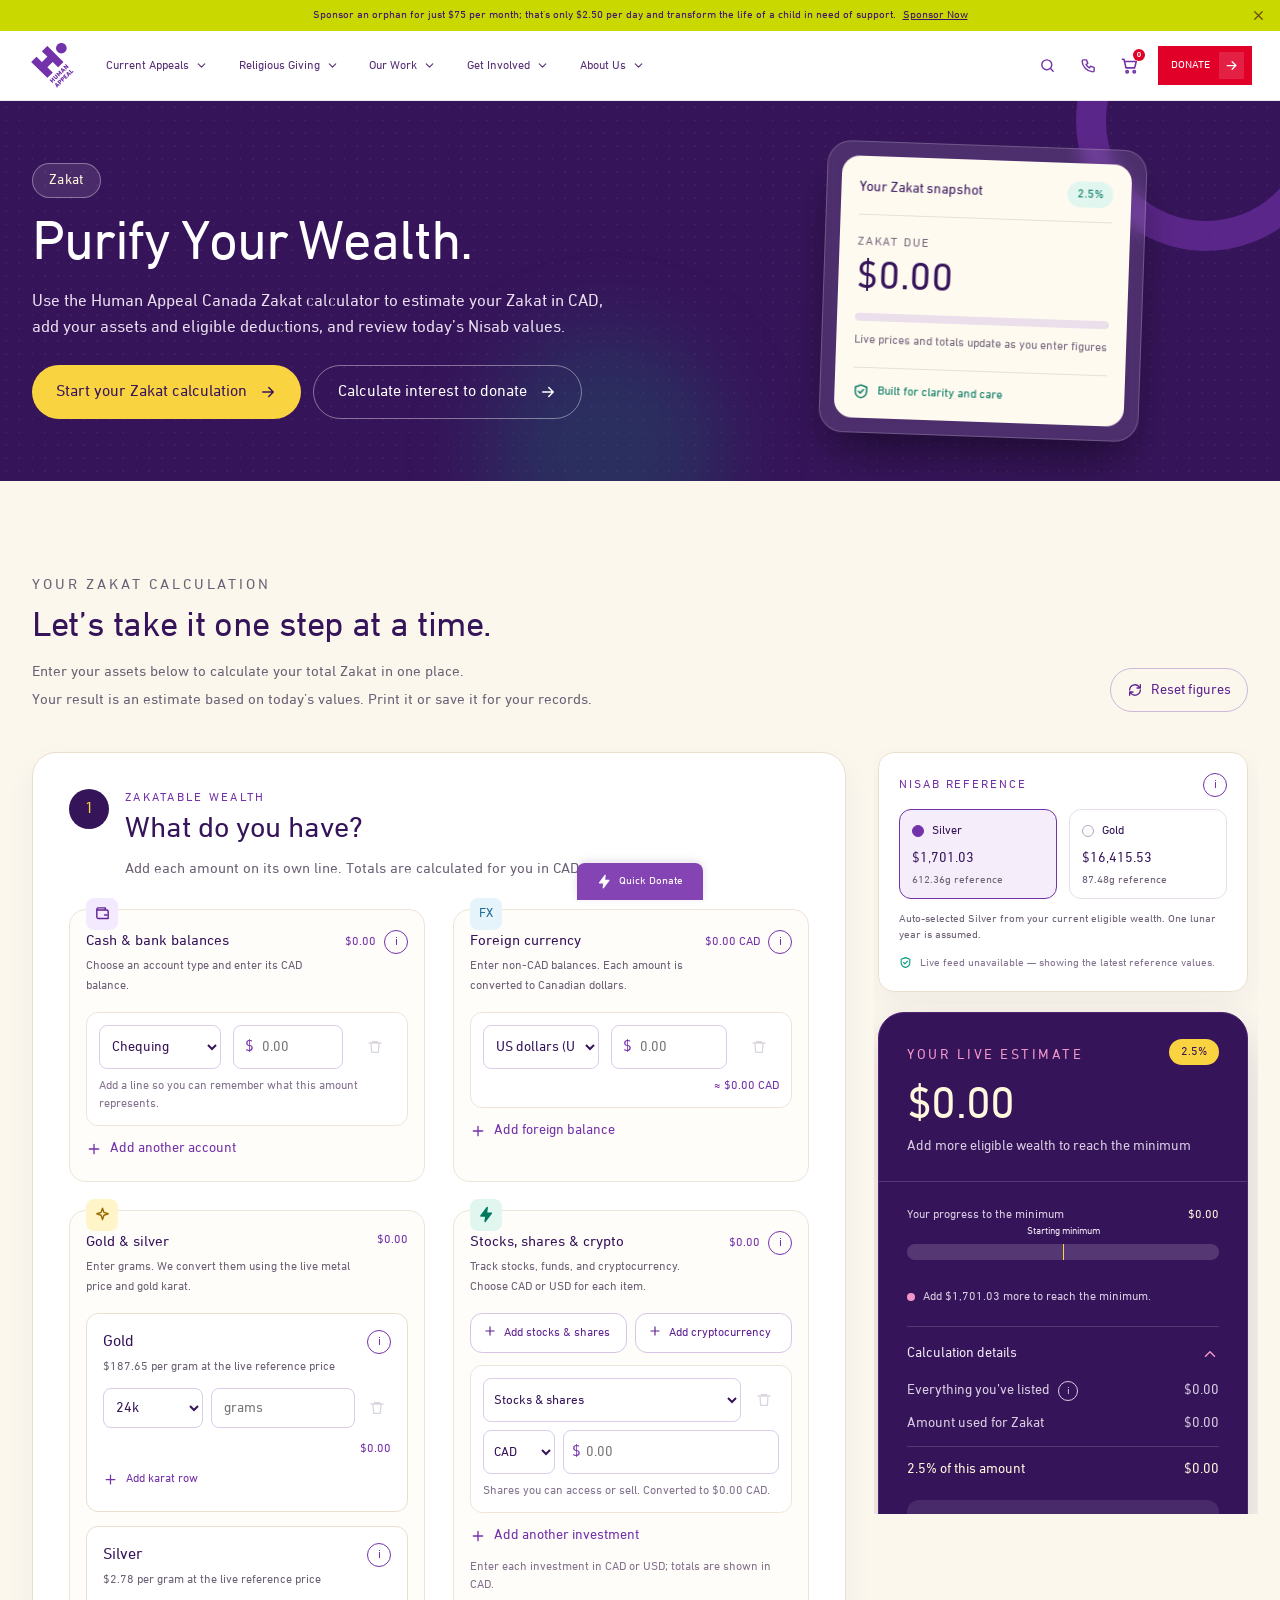
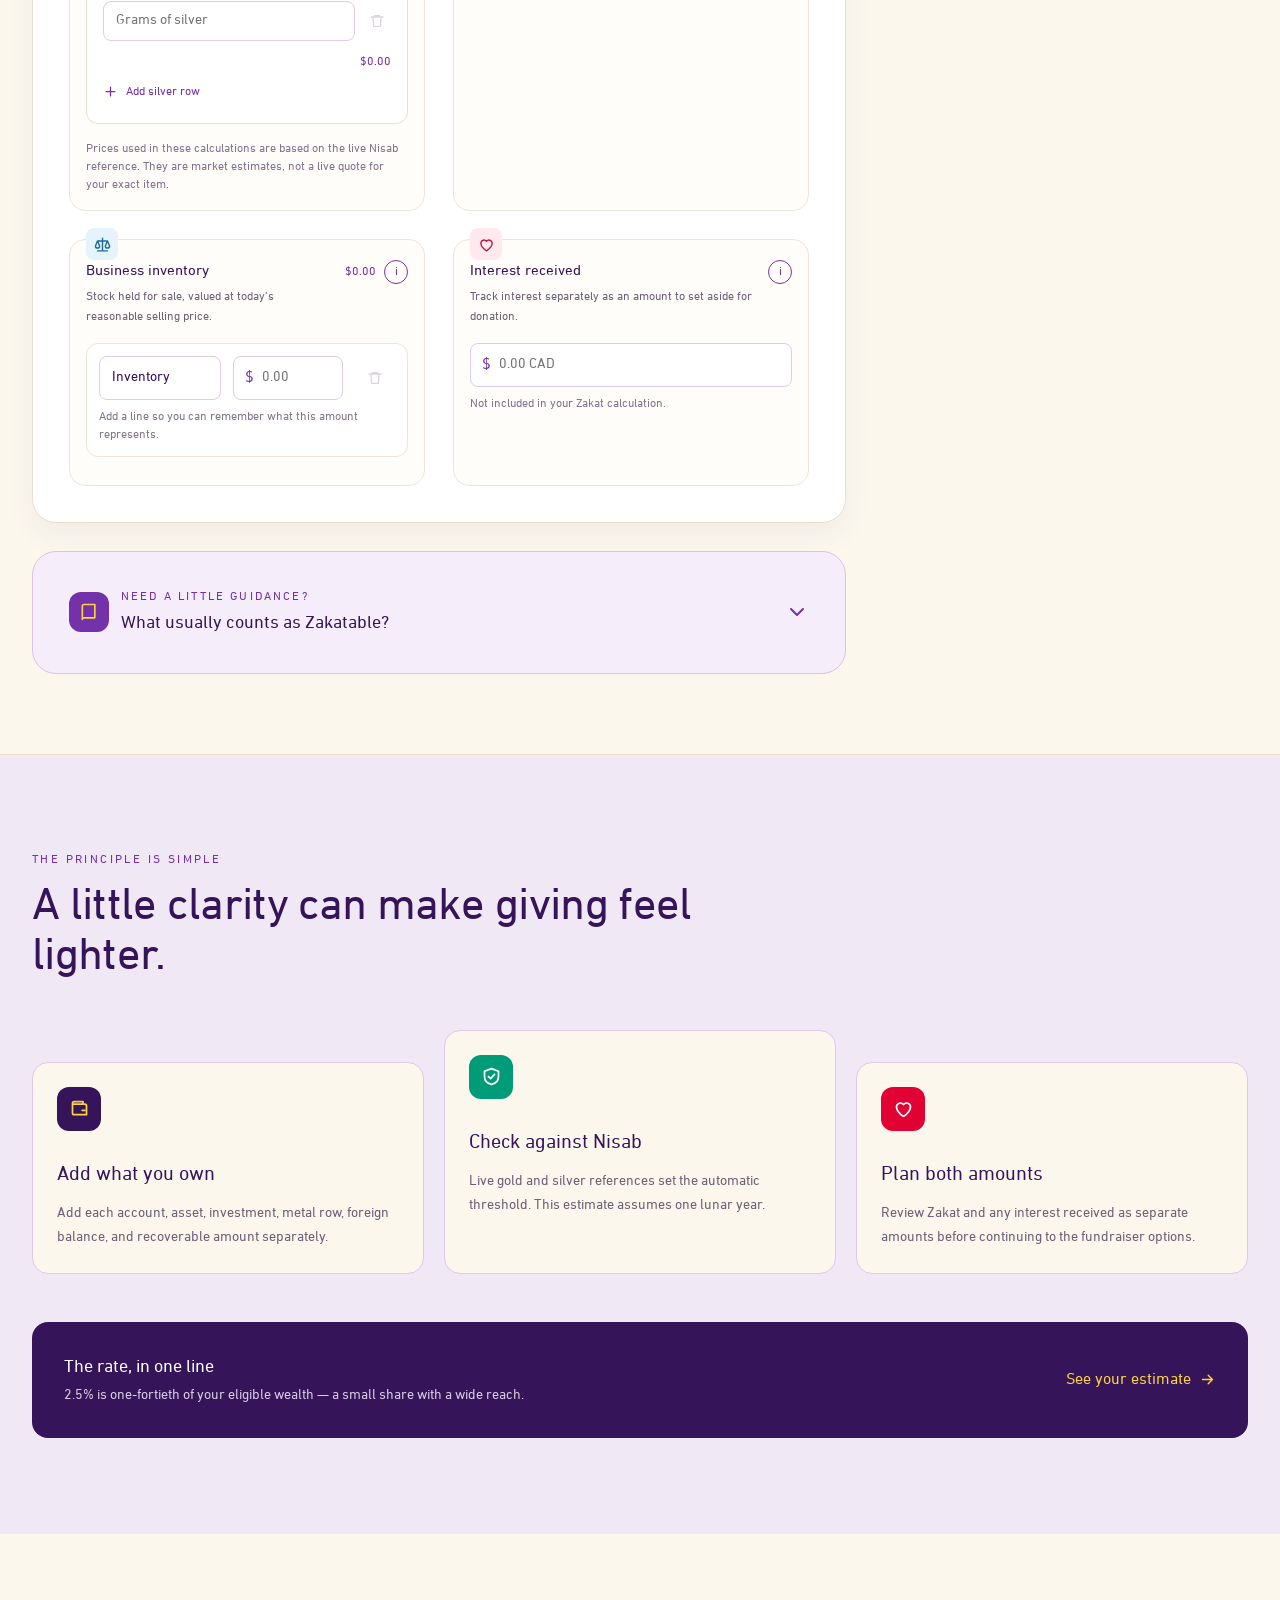
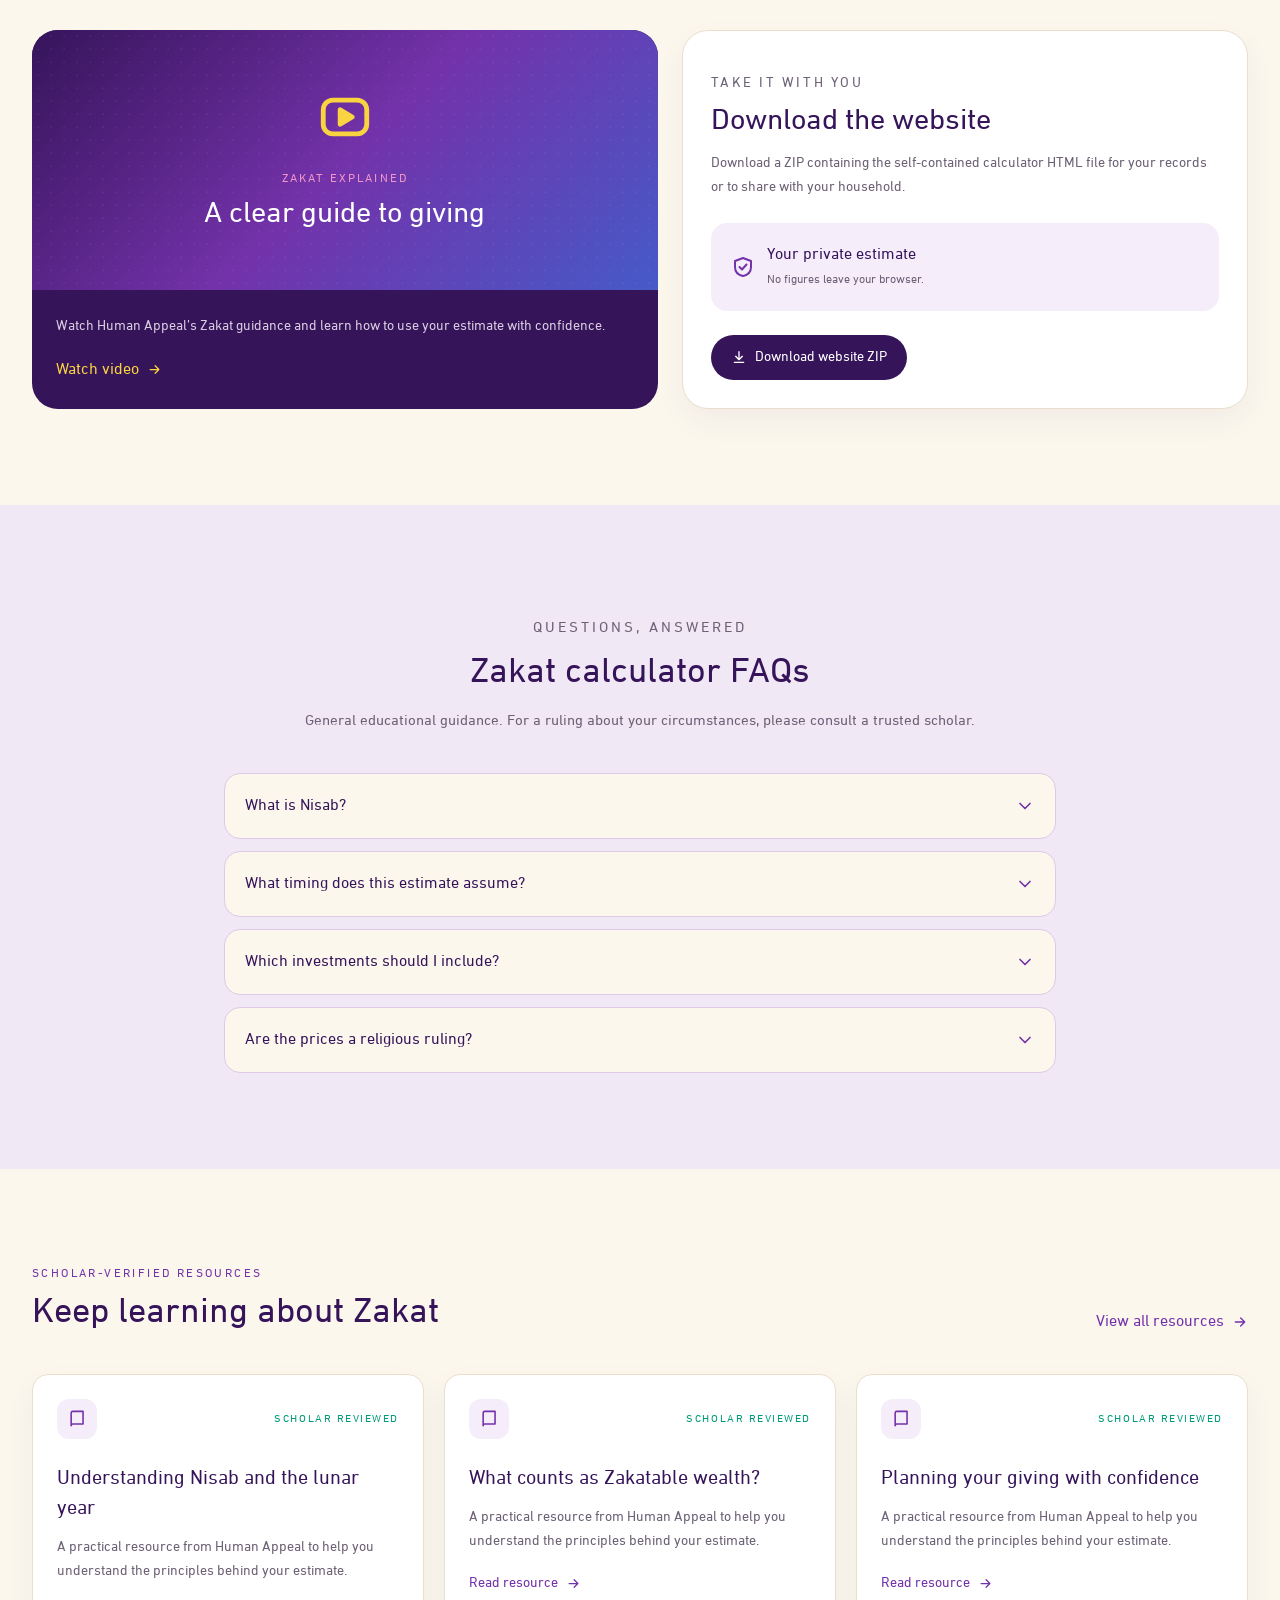
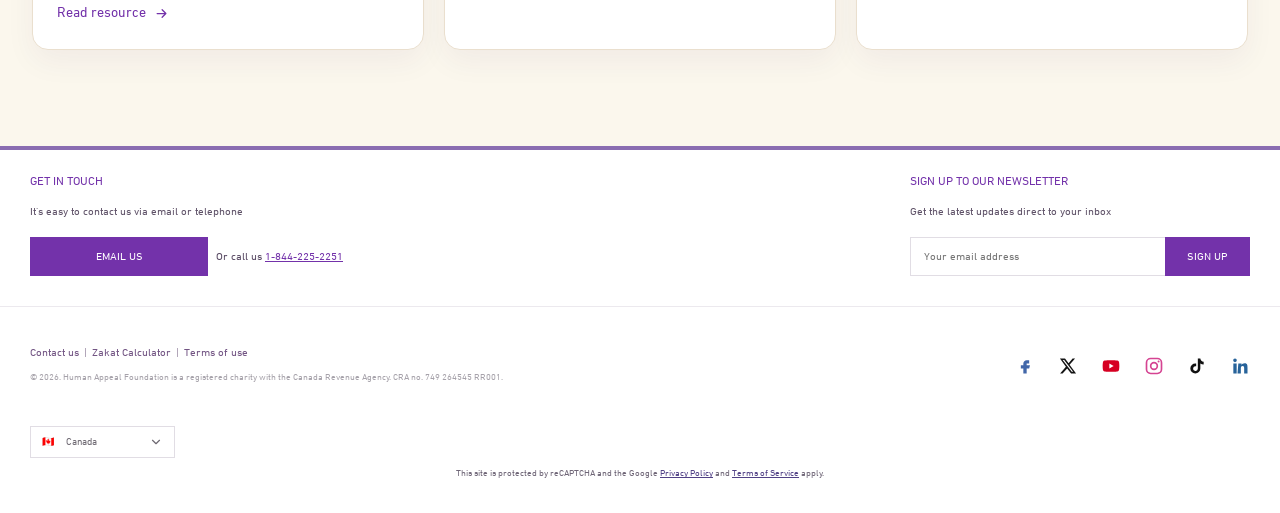
==== index-v2.html @ 59763ea7 "Add files via upload" ====
<!doctype html>
<html lang="en">
  <head>
    <meta charset="UTF-8" />
    <meta name="viewport" content="width=device-width,initial-scale=1" />
    <title>Human Appeal Canada Zakat Calculator</title>
    <meta
      name="description"
      content="A simple, transparent way to work out your Zakat in Canadian dollars."
    />
    <link rel="icon" type="image/svg+xml" href="assets/images/favicon.svg" />
    <link rel="stylesheet" href="css/styles.css" />
  </head>
  <body id="top">
    <div class="shell">
      <div class="ann" id="ann">
        <span
          >Sponsor an orphan for just $75 per month; that’s only $2.50 per day
          and transform the life of a child in need of support.
          <a href="https://humanappeal.ca/appeals/orphan-sponsorship"
            >Sponsor Now</a
          ></span
        ><button
          type="button"
          aria-label="Close announcement"
          onclick="this.parentNode.remove()"
        >
          <svg
            width="15"
            height="15"
            viewBox="0 0 24 24"
            fill="none"
            stroke="currentColor"
            stroke-width="2"
            stroke-linecap="round"
            stroke-linejoin="round"
            aria-hidden="true"
          >
            <path d="M6 6l12 12M18 6L6 18" />
          </svg>
        </button>
      </div>
      <header class="hdr">
        <div class="hdr-in">
          <a
            class="brand"
            href="https://humanappeal.ca"
            aria-label="Human Appeal Canada home"
            ><img src="assets/images/logo.svg" alt="Human Appeal"
          /></a>
          <nav class="dnav" aria-label="Main navigation">
            <div class="ni">
              <button class="nt" type="button">
                Current Appeals
                <svg
                  width="13"
                  height="13"
                  viewBox="0 0 24 24"
                  fill="none"
                  stroke="currentColor"
                  stroke-width="2"
                  stroke-linecap="round"
                  stroke-linejoin="round"
                  aria-hidden="true"
                >
                  <path d="M6 9l6 6 6-6" />
                </svg>
              </button>
              <div class="dd">
                <a class="all" href="https://humanappeal.ca/appeals"
                  >View Current Appeals
                  <svg
                    width="14"
                    height="14"
                    viewBox="0 0 24 24"
                    fill="none"
                    stroke="currentColor"
                    stroke-width="2"
                    stroke-linecap="round"
                    stroke-linejoin="round"
                    aria-hidden="true"
                  >
                    <path d="M5 12h14M13 6l6 6-6 6" /></svg></a
                ><a href="https://humanappeal.ca/appeals/sudan-emergency-appeal"
                  >Sudan Emergency</a
                ><a href="https://humanappeal.ca/appeals/gaza-emergency"
                  >Gaza Emergency</a
                ><a href="https://humanappeal.ca/appeals/orphan-sponsorship"
                  >Sponsor an Orphan</a
                >
              </div>
            </div>
            <div class="ni">
              <button class="nt" type="button">
                Religious Giving
                <svg
                  width="13"
                  height="13"
                  viewBox="0 0 24 24"
                  fill="none"
                  stroke="currentColor"
                  stroke-width="2"
                  stroke-linecap="round"
                  stroke-linejoin="round"
                  aria-hidden="true"
                >
                  <path d="M6 9l6 6 6-6" />
                </svg>
              </button>
              <div class="dd">
                <a
                  class="all"
                  href="https://humanappeal.ca/appeals/zakat-and-nisab"
                  >View Religious Giving
                  <svg
                    width="14"
                    height="14"
                    viewBox="0 0 24 24"
                    fill="none"
                    stroke="currentColor"
                    stroke-width="2"
                    stroke-linecap="round"
                    stroke-linejoin="round"
                    aria-hidden="true"
                  >
                    <path d="M5 12h14M13 6l6 6-6 6" /></svg></a
                ><a href="https://humanappeal.ca/appeals/zakat-and-nisab"
                  >Zakat and Nisab</a
                ><a href="https://humanappeal.ca/appeals/sadaqah-jariyah"
                  >Sadaqah Jariyah</a
                ><a href="https://humanappeal.ca/appeals/sadaqah">Sadaqah</a
                ><a href="https://humanappeal.ca/appeals/fidya-kaffarah"
                  >Fidya and Kaffarah</a
                ><a href="#calculator">Zakat Calculator</a>
              </div>
            </div>
            <div class="ni">
              <button class="nt" type="button">
                Our Work
                <svg
                  width="13"
                  height="13"
                  viewBox="0 0 24 24"
                  fill="none"
                  stroke="currentColor"
                  stroke-width="2"
                  stroke-linecap="round"
                  stroke-linejoin="round"
                  aria-hidden="true"
                >
                  <path d="M6 9l6 6 6-6" />
                </svg>
              </button>
              <div class="dd">
                <a class="all" href="https://humanappeal.ca/donate/projects"
                  >View Our Work
                  <svg
                    width="14"
                    height="14"
                    viewBox="0 0 24 24"
                    fill="none"
                    stroke="currentColor"
                    stroke-width="2"
                    stroke-linecap="round"
                    stroke-linejoin="round"
                    aria-hidden="true"
                  >
                    <path d="M5 12h14M13 6l6 6-6 6" /></svg></a
                ><a href="https://humanappeal.ca/donate/projects"
                  >View Our Projects</a
                >
              </div>
            </div>
            <div class="ni">
              <button class="nt" type="button">
                Get Involved
                <svg
                  width="13"
                  height="13"
                  viewBox="0 0 24 24"
                  fill="none"
                  stroke="currentColor"
                  stroke-width="2"
                  stroke-linecap="round"
                  stroke-linejoin="round"
                  aria-hidden="true"
                >
                  <path d="M6 9l6 6 6-6" />
                </svg>
              </button>
              <div class="dd">
                <a class="all" href="https://humanappeal.ca/volunteer-with-us"
                  >View Get Involved
                  <svg
                    width="14"
                    height="14"
                    viewBox="0 0 24 24"
                    fill="none"
                    stroke="currentColor"
                    stroke-width="2"
                    stroke-linecap="round"
                    stroke-linejoin="round"
                    aria-hidden="true"
                  >
                    <path d="M5 12h14M13 6l6 6-6 6" /></svg></a
                ><a href="https://humanappeal.ca/volunteer-with-us"
                  >Volunteer with us</a
                >
              </div>
            </div>
            <div class="ni">
              <button class="nt" type="button">
                About Us
                <svg
                  width="13"
                  height="13"
                  viewBox="0 0 24 24"
                  fill="none"
                  stroke="currentColor"
                  stroke-width="2"
                  stroke-linecap="round"
                  stroke-linejoin="round"
                  aria-hidden="true"
                >
                  <path d="M6 9l6 6 6-6" />
                </svg>
              </button>
              <div class="dd">
                <a class="all" href="https://humanappeal.ca/about-us"
                  >View About Us
                  <svg
                    width="14"
                    height="14"
                    viewBox="0 0 24 24"
                    fill="none"
                    stroke="currentColor"
                    stroke-width="2"
                    stroke-linecap="round"
                    stroke-linejoin="round"
                    aria-hidden="true"
                  >
                    <path d="M5 12h14M13 6l6 6-6 6" /></svg></a
                ><a href="https://humanappeal.ca/contact-us">Contact us</a>
              </div>
            </div>
          </nav>
          <div class="acts">
            <button class="ic" type="button" id="stog" aria-label="Open search">
              <svg
                width="17"
                height="17"
                viewBox="0 0 24 24"
                fill="none"
                stroke="currentColor"
                stroke-width="2"
                stroke-linecap="round"
                stroke-linejoin="round"
                aria-hidden="true"
              >
                <circle cx="11" cy="11" r="7" />
                <path d="M20 20l-4-4" />
              </svg>
            </button>
            <a
              class="ic phone"
              href="tel:+18442252251"
              aria-label="Call Human Appeal"
              title="Call 1-844-225-2251"
              ><svg
                width="17"
                height="17"
                viewBox="0 0 24 24"
                fill="none"
                stroke="currentColor"
                stroke-width="2"
                stroke-linecap="round"
                stroke-linejoin="round"
                aria-hidden="true"
              >
                <path
                  d="M5 4h4l2 5-2.5 1.5a11 11 0 005 5L15 13l5 2v4a2 2 0 01-2 2A16 16 0 013 6a2 2 0 012-2z"
                /></svg
            ></a>
            <a
              class="ic cartl"
              href="https://humanappeal.ca/appeals"
              aria-label="Open donation catalogue"
              title="Cart"
              ><svg
                width="19"
                height="19"
                viewBox="0 0 24 24"
                fill="none"
                stroke="currentColor"
                stroke-width="2"
                stroke-linecap="round"
                stroke-linejoin="round"
                aria-hidden="true"
              >
                <circle cx="9" cy="20" r="1.5" />
                <circle cx="18" cy="20" r="1.5" />
                <path d="M3 4h2l2.5 11h11l2-8H6.5" /></svg
              ><span class="cnt">0</span></a
            >
            <a class="donate" href="https://humanappeal.ca/appeals"
              >Donate
              <svg
                width="18"
                height="18"
                viewBox="0 0 24 24"
                fill="none"
                stroke="currentColor"
                stroke-width="2"
                stroke-linecap="round"
                stroke-linejoin="round"
                aria-hidden="true"
              >
                <path d="M5 12h14M13 6l6 6-6 6" /></svg
            ></a>
            <button class="mtog" type="button" id="mtog" aria-label="Open menu">
              <svg
                width="23"
                height="23"
                viewBox="0 0 24 24"
                fill="none"
                stroke="currentColor"
                stroke-width="2"
                stroke-linecap="round"
                stroke-linejoin="round"
                aria-hidden="true"
              >
                <path d="M4 7h16M4 12h16M4 17h16" />
              </svg>
            </button>
          </div>
        </div>
        <form
          class="srch"
          id="srch"
          action="https://humanappeal.ca/search"
          method="get"
        >
          <label class="sr" for="q">Search Human Appeal</label>
          <div>
            <input id="q" name="q" type="search" placeholder="Search" /><button
              type="submit"
              aria-label="Submit search"
            >
              <svg
                width="18"
                height="18"
                viewBox="0 0 24 24"
                fill="none"
                stroke="currentColor"
                stroke-width="2"
                stroke-linecap="round"
                stroke-linejoin="round"
                aria-hidden="true"
              >
                <circle cx="11" cy="11" r="7" />
                <path d="M20 20l-4-4" />
              </svg>
            </button>
          </div>
        </form>
        <nav class="mnav" id="mnav" aria-label="Mobile navigation">
          <details>
            <summary>
              Current Appeals
              <svg
                width="15"
                height="15"
                viewBox="0 0 24 24"
                fill="none"
                stroke="currentColor"
                stroke-width="2"
                stroke-linecap="round"
                stroke-linejoin="round"
                aria-hidden="true"
              >
                <path d="M6 9l6 6 6-6" />
              </svg>
            </summary>
            <div class="msub">
              <a href="https://humanappeal.ca/appeals">View Current Appeals</a
              ><a href="https://humanappeal.ca/appeals/sudan-emergency-appeal"
                >Sudan Emergency</a
              ><a href="https://humanappeal.ca/appeals/gaza-emergency"
                >Gaza Emergency</a
              ><a href="https://humanappeal.ca/appeals/orphan-sponsorship"
                >Sponsor an Orphan</a
              >
            </div>
          </details>
          <details>
            <summary>
              Religious Giving
              <svg
                width="15"
                height="15"
                viewBox="0 0 24 24"
                fill="none"
                stroke="currentColor"
                stroke-width="2"
                stroke-linecap="round"
                stroke-linejoin="round"
                aria-hidden="true"
              >
                <path d="M6 9l6 6 6-6" />
              </svg>
            </summary>
            <div class="msub">
              <a href="https://humanappeal.ca/appeals/zakat-and-nisab"
                >View Religious Giving</a
              ><a href="https://humanappeal.ca/appeals/zakat-and-nisab"
                >Zakat and Nisab</a
              ><a href="https://humanappeal.ca/appeals/sadaqah-jariyah"
                >Sadaqah Jariyah</a
              ><a href="https://humanappeal.ca/appeals/sadaqah">Sadaqah</a
              ><a href="https://humanappeal.ca/appeals/fidya-kaffarah"
                >Fidya and Kaffarah</a
              ><a href="#calculator">Zakat Calculator</a>
            </div>
          </details>
          <details>
            <summary>
              Our Work
              <svg
                width="15"
                height="15"
                viewBox="0 0 24 24"
                fill="none"
                stroke="currentColor"
                stroke-width="2"
                stroke-linecap="round"
                stroke-linejoin="round"
                aria-hidden="true"
              >
                <path d="M6 9l6 6 6-6" />
              </svg>
            </summary>
            <div class="msub">
              <a href="https://humanappeal.ca/donate/projects">View Our Work</a
              ><a href="https://humanappeal.ca/donate/projects"
                >View Our Projects</a
              >
            </div>
          </details>
          <details>
            <summary>
              Get Involved
              <svg
                width="15"
                height="15"
                viewBox="0 0 24 24"
                fill="none"
                stroke="currentColor"
                stroke-width="2"
                stroke-linecap="round"
                stroke-linejoin="round"
                aria-hidden="true"
              >
                <path d="M6 9l6 6 6-6" />
              </svg>
            </summary>
            <div class="msub">
              <a href="https://humanappeal.ca/volunteer-with-us"
                >View Get Involved</a
              ><a href="https://humanappeal.ca/volunteer-with-us"
                >Volunteer with us</a
              >
            </div>
          </details>
          <details>
            <summary>
              About Us
              <svg
                width="15"
                height="15"
                viewBox="0 0 24 24"
                fill="none"
                stroke="currentColor"
                stroke-width="2"
                stroke-linecap="round"
                stroke-linejoin="round"
                aria-hidden="true"
              >
                <path d="M6 9l6 6 6-6" />
              </svg>
            </summary>
            <div class="msub">
              <a href="https://humanappeal.ca/about-us">View About Us</a
              ><a href="https://humanappeal.ca/contact-us">Contact us</a>
            </div>
          </details>
          <a href="#calculator">Zakat Calculator</a
          ><a href="#resources">Resources</a><a href="#faqs">FAQs</a
          ><a class="mdon" href="https://humanappeal.ca/appeals"
            >Donate now
            <svg
              width="16"
              height="16"
              viewBox="0 0 24 24"
              fill="none"
              stroke="currentColor"
              stroke-width="2"
              stroke-linecap="round"
              stroke-linejoin="round"
              aria-hidden="true"
            >
              <path d="M5 12h14M13 6l6 6-6 6" /></svg
          ></a>
        </nav>
      </header>
    </div>
    <main>
      <section class="hero">
        <div class="dots"></div>
        <div class="ring"></div>
        <div class="glow"></div>
        <div class="hero-in">
          <div>
            <span class="zpill">Zakat</span>
            <h1>Purify Your Wealth.</h1>
            <p class="lead">
              Use the Human Appeal Canada Zakat calculator to estimate your
              Zakat in CAD, add your assets and eligible deductions, and review
              today’s Nisab values.
            </p>
            <div class="btns">
              <a class="pill gold" href="#calculator"
                >Start your Zakat calculation
                <svg
                  width="18"
                  height="18"
                  viewBox="0 0 24 24"
                  fill="none"
                  stroke="currentColor"
                  stroke-width="2"
                  stroke-linecap="round"
                  stroke-linejoin="round"
                  aria-hidden="true"
                >
                  <path d="M5 12h14M13 6l6 6-6 6" /></svg></a
              ><a class="pill ghost" href="#interest-calculation"
                >Calculate interest to donate
                <svg
                  width="18"
                  height="18"
                  viewBox="0 0 24 24"
                  fill="none"
                  stroke="currentColor"
                  stroke-width="2"
                  stroke-linecap="round"
                  stroke-linejoin="round"
                  aria-hidden="true"
                >
                  <path d="M5 12h14M13 6l6 6-6 6" /></svg
              ></a>
            </div>
          </div>
          <div class="snapw" aria-label="Zakat calculation overview">
            <div class="snap-o">
              <div class="snap">
                <div class="snap-h">
                  <span>Your Zakat snapshot</span><span class="tag">2.5%</span>
                </div>
                <div class="snap-b">
                  <small>Zakat due</small>
                  <p class="big" id="heroZ">$0.00</p>
                  <div class="bar"><i id="heroBar" style="width: 0%"></i></div>
                  <p>Live prices and totals update as you enter figures</p>
                </div>
                <div class="snap-f">
                  <svg
                    width="17"
                    height="17"
                    viewBox="0 0 24 24"
                    fill="none"
                    stroke="currentColor"
                    stroke-width="2"
                    stroke-linecap="round"
                    stroke-linejoin="round"
                    aria-hidden="true"
                  >
                    <path d="M12 3l8 3v6c0 5-3.5 8-8 9-4.5-1-8-4-8-9V6z" />
                    <path d="M8.5 12l2.5 2.5 4.5-5" />
                  </svg>
                  Built for clarity and care
                </div>
              </div>
            </div>
          </div>
        </div>
      </section>

      <section id="calculator" class="calc">
        <div class="wrap">
          <div class="calc-top">
            <div>
              <p class="eyebrow">Your Zakat calculation</p>
              <h2>Let’s take it one step at a time.</h2>
              <p>
                Enter your assets below to calculate your total Zakat in one
                place.
              </p>
              <p style="margin-top: 4px">
                Your result is an estimate based on today’s values. Print it or
                save it for your records.
              </p>
            </div>
            <button class="reset" type="button" id="reset1">
              <svg
                width="16"
                height="16"
                viewBox="0 0 24 24"
                fill="none"
                stroke="currentColor"
                stroke-width="2"
                stroke-linecap="round"
                stroke-linejoin="round"
                aria-hidden="true"
              >
                <path
                  d="M4 12a8 8 0 0114-5l2 2M20 4v5h-5M20 12a8 8 0 01-14 5l-2-2M4 20v-5h5"
                />
              </svg>
              Reset figures
            </button>
          </div>
          <div class="cols">
            <div class="stack">
              <div class="panel">
                <div class="sh">
                  <div class="num">1</div>
                  <div>
                    <p class="eyebrow" style="margin-bottom: 4px">
                      Zakatable wealth
                    </p>
                    <h2>What do you have?</h2>
                    <p class="s">
                      Add each amount on its own line. Totals are calculated for
                      you in CAD.
                    </p>
                  </div>
                </div>
                <div class="grid2">
                  <div class="card">
                    <div
                      class="chip"
                      style="background: #f4eaff; color: #5f2392"
                    >
                      <svg
                        width="17"
                        height="17"
                        viewBox="0 0 24 24"
                        fill="none"
                        stroke="currentColor"
                        stroke-width="2"
                        stroke-linecap="round"
                        stroke-linejoin="round"
                        aria-hidden="true"
                      >
                        <path
                          d="M4 7h14a2 2 0 012 2v10H6a2 2 0 01-2-2zM4 7V6a2 2 0 012-2h10v3M15 14h3"
                        />
                      </svg>
                    </div>
                    <div class="ch">
                      <div>
                        <h3>Cash &amp; bank balances</h3>
                        <p>Choose an account type and enter its CAD balance.</p>
                      </div>
                      <div style="display: flex; gap: 8px; align-items: center">
                        <span class="tot" data-tot="cash"></span
                        ><span class="info"
                          ><button
                            class="ib"
                            type="button"
                            aria-label="More information: Cash & bank balances"
                            aria-expanded="false"
                          >
                            i
                          </button>
                          <div class="pop" role="tooltip">
                            <b>Cash & bank balances</b>
                            <p>
                              Add cash and account balances in Canadian dollars.
                              Choose Other to describe another account.
                            </p>
                            <a
                              href="https://humanappeal.ca/appeals/zakat-and-nisab"
                              target="_blank"
                              rel="noreferrer"
                              >Watch the Human Appeal video explanation</a
                            >
                          </div></span
                        >
                      </div>
                    </div>
                    <div data-list="cash"></div>
<button class="add" type="button" data-add="cash"><svg width="16" height="16" viewBox="0 0 24 24" fill="none" stroke="currentColor" stroke-width="2" stroke-linecap="round" stroke-linejoin="round" aria-hidden="true"><path d="M12 5v14M5 12h14" /></svg> Add another account</button>
                  </div>
                  <div class="card">
                    <div
                      class="chip"
                      style="background: #e5f3fb; color: #1f6d98"
                    >
                      FX
                    </div>
                    <div class="ch">
                      <div>
                        <h3>Foreign currency</h3>
                        <p>
                          Enter non-CAD balances. Each amount is converted to
                          Canadian dollars.
                        </p>
                      </div>
                      <div style="display: flex; gap: 8px; align-items: center">
                        <span class="tot" id="fxTot"></span
                        ><span class="info"
                          ><button
                            class="ib"
                            type="button"
                            aria-label="More information: Foreign currency"
                            aria-expanded="false"
                          >
                            i
                          </button>
                          <div class="pop" role="tooltip">
                            <b>Foreign currency</b>
                            <p>
                              USD, GBP, and EUR use the live reference exchange
                              rates. For another currency, enter the current CAD
                              value of one unit.
                            </p>
                            <a
                              href="https://humanappeal.ca/appeals/zakat-and-nisab"
                              target="_blank"
                              rel="noreferrer"
                              >Watch the Human Appeal video explanation</a
                            >
                          </div></span
                        >
                      </div>
                    </div>
                    <div data-list="fx"></div>
                    <button class="add" type="button" data-add="fx">
                      <svg
                        width="16"
                        height="16"
                        viewBox="0 0 24 24"
                        fill="none"
                        stroke="currentColor"
                        stroke-width="2"
                        stroke-linecap="round"
                        stroke-linejoin="round"
                        aria-hidden="true"
                      >
                        <path d="M12 5v14M5 12h14" />
                      </svg>
                      Add foreign balance
                    </button>
                  </div>
                  <div class="card">
                    <div
                      class="chip"
                      style="background: #fff5c8; color: #9a6800"
                    >
                      <svg
                        width="17"
                        height="17"
                        viewBox="0 0 24 24"
                        fill="none"
                        stroke="currentColor"
                        stroke-width="2"
                        stroke-linecap="round"
                        stroke-linejoin="round"
                        aria-hidden="true"
                      >
                        <path d="M12 3l2 6 6 2-6 2-2 6-2-6-6-2 6-2z" />
                      </svg>
                    </div>
                    <div class="ch">
                      <div>
                        <h3>Gold &amp; silver</h3>
                        <p>
                          Enter grams. We convert them using the live metal
                          price and gold karat.
                        </p>
                      </div>
                      <span class="tot" id="metalTot"></span>
                    </div>
                    <div class="metals" style="grid-template-columns: 1fr; gap: 14px">
                      <div class="mbox">
                        <div
                          style="
                            display: flex;
                            justify-content: space-between;
                            gap: 12px;
                          "
                        >
                          <div>
                            <p>Gold</p>
                            <small id="goldPG"></small>
                          </div>
                          <span class="info"
                            ><button
                              class="ib"
                              type="button"
                              aria-label="More information: Gold Nisab"
                              aria-expanded="false"
                            >
                              i
                            </button>
                            <div class="pop" role="tooltip">
                              <b>Gold Nisab</b>
                              <p>
                                Gold Nisab uses 87.48 grams. Each row applies
                                the selected karat purity to the live gold
                                price.
                              </p>
                            </div></span
                          >
                        </div>
                        <div data-list="gold"></div>
                        <p class="mtot" id="goldTot"></p>
                        <button class="add sm" type="button" data-add="gold">
                          <svg
                            width="15"
                            height="15"
                            viewBox="0 0 24 24"
                            fill="none"
                            stroke="currentColor"
                            stroke-width="2"
                            stroke-linecap="round"
                            stroke-linejoin="round"
                            aria-hidden="true"
                          >
                            <path d="M12 5v14M5 12h14" />
                          </svg>
                          Add karat row
                        </button>
                      </div>
                      <div class="mbox">
                        <div
                          style="
                            display: flex;
                            justify-content: space-between;
                            gap: 12px;
                          "
                        >
                          <div>
                            <p>Silver</p>
                            <small id="silverPG"></small>
                          </div>
                          <span class="info"
                            ><button
                              class="ib"
                              type="button"
                              aria-label="More information: Silver Nisab"
                              aria-expanded="false"
                            >
                              i
                            </button>
                            <div class="pop" role="tooltip">
                              <b>Silver Nisab</b>
                              <p>
                                Silver Nisab uses 612.36 grams. Enter the total
                                grams you own.
                              </p>
                            </div></span
                          >
                        </div>
                        <div data-list="silver"></div>
                        <p class="mtot" id="silverTot"></p>
                        <button class="add sm" type="button" data-add="silver">
                          <svg
                            width="15"
                            height="15"
                            viewBox="0 0 24 24"
                            fill="none"
                            stroke="currentColor"
                            stroke-width="2"
                            stroke-linecap="round"
                            stroke-linejoin="round"
                            aria-hidden="true"
                          >
                            <path d="M12 5v14M5 12h14" />
                          </svg>
                          Add silver row
                        </button>
                      </div>
                    </div>
                    <p class="note">
                      Prices used in these calculations are based on the live
                      Nisab reference. They are market estimates, not a live
                      quote for your exact item.
                    </p>
                  </div>
                  <div class="card">
                    <div
                      class="chip"
                      style="background: #e2f6f0; color: #00785e"
                    >
                      <svg
                        width="17"
                        height="17"
                        viewBox="0 0 24 24"
                        fill="none"
                        stroke="currentColor"
                        stroke-width="2"
                        stroke-linecap="round"
                        stroke-linejoin="round"
                        aria-hidden="true"
                      >
                        <path
                          d="M13 2L4 14h7l-1 8 9-12h-7z"
                          fill="currentColor"
                        />
                      </svg>
                    </div>
                    <div class="ch">
                      <div>
                        <h3>Stocks, shares &amp; crypto</h3>
                        <p>
                          Track stocks, funds, and cryptocurrency. Choose CAD or
                          USD for each item.
                        </p>
                      </div>
                      <div style="display: flex; gap: 8px; align-items: center">
                        <span class="tot" data-tot="inv"></span
                        ><span class="info"
                          ><button
                            class="ib"
                            type="button"
                            aria-label="More information: Stocks, shares and cryptocurrency"
                            aria-expanded="false"
                          >
                            i
                          </button>
                          <div class="pop" role="tooltip">
                            <b>Stocks, shares and cryptocurrency</b>
                            <p>
                              Enter the accessible value for each investment and
                              choose CAD or USD. USD values are converted to CAD
                              using the live reference exchange rate. Investment
                              treatment can vary by scholar and circumstance.
                            </p>
                            <a
                              href="https://humanappeal.ca/appeals/zakat-and-nisab"
                              target="_blank"
                              rel="noreferrer"
                              >Watch the Human Appeal video explanation</a
                            >
                          </div></span
                        >
                      </div>
                    </div>
                    <div class="qadd">
                      <button type="button" data-addinv="stocks">
                        <svg
                          width="14"
                          height="14"
                          viewBox="0 0 24 24"
                          fill="none"
                          stroke="currentColor"
                          stroke-width="2"
                          stroke-linecap="round"
                          stroke-linejoin="round"
                          aria-hidden="true"
                          style="
                            display: inline;
                            margin-right: 4px;
                            vertical-align: -2px;
                          "
                        >
                          <path d="M12 5v14M5 12h14" />
                        </svg>
                        Add stocks &amp; shares</button
                      ><button type="button" data-addinv="crypto">
                        <svg
                          width="14"
                          height="14"
                          viewBox="0 0 24 24"
                          fill="none"
                          stroke="currentColor"
                          stroke-width="2"
                          stroke-linecap="round"
                          stroke-linejoin="round"
                          aria-hidden="true"
                          style="
                            display: inline;
                            margin-right: 4px;
                            vertical-align: -2px;
                          "
                        >
                          <path d="M12 5v14M5 12h14" />
                        </svg>
                        Add cryptocurrency
                      </button>
                    </div>
                    <div data-list="inv"></div>
                    <div
                      class="foot"
                      style="
                        justify-content: flex-start;
                        gap: 12px;
                        flex-wrap: wrap;
                      "
                    >
                      <button class="add" type="button" data-addinv="other">
                        <svg
                          width="16"
                          height="16"
                          viewBox="0 0 24 24"
                          fill="none"
                          stroke="currentColor"
                          stroke-width="2"
                          stroke-linecap="round"
                          stroke-linejoin="round"
                          aria-hidden="true"
                        >
                          <path d="M12 5v14M5 12h14" />
                        </svg>
                        Add another investment</button
                      ><span style="flex-basis: 100%"
                        >Enter each investment in CAD or USD; totals are shown
                        in CAD.</span
                      >
                    </div>
                  </div>
                  <div class="card">
                    <div
                      class="chip"
                      style="background: #e5f3fb; color: #1f6d98"
                    >
                      <svg
                        width="17"
                        height="17"
                        viewBox="0 0 24 24"
                        fill="none"
                        stroke="currentColor"
                        stroke-width="2"
                        stroke-linecap="round"
                        stroke-linejoin="round"
                        aria-hidden="true"
                      >
                        <path
                          d="M12 3v18M5 21h14M5 7h14M5 7l-3 7a3 3 0 006 0zM19 7l-3 7a3 3 0 006 0z"
                        />
                      </svg>
                    </div>
                    <div class="ch">
                      <div>
                        <h3>Business inventory</h3>
                        <p>
                          Stock held for sale, valued at today’s reasonable
                          selling price.
                        </p>
                      </div>
                      <div style="display: flex; gap: 8px; align-items: center">
                        <span class="tot" data-tot="business"></span
                        ><span class="info"
                          ><button
                            class="ib"
                            type="button"
                            aria-label="More information: Business inventory"
                            aria-expanded="false"
                          >
                            i
                          </button>
                          <div class="pop" role="tooltip">
                            <b>Business inventory</b>
                            <p>
                              Enter the current reasonable selling value of
                              stock held for sale.
                            </p>
                            <a
                              href="https://humanappeal.ca/appeals/zakat-and-nisab"
                              target="_blank"
                              rel="noreferrer"
                              >Watch the Human Appeal video explanation</a
                            >
                          </div></span
                        >
                      </div>
                    </div>
                    <div data-list="business"></div>
                  </div>
                  <div
                    class="card"
                    id="interest-calculation"
                    style="scroll-margin-top: 100px"
                  >
                    <div
                      class="chip"
                      style="background: #ffe9ef; color: #b51c48"
                    >
                      <svg
                        width="17"
                        height="17"
                        viewBox="0 0 24 24"
                        fill="none"
                        stroke="currentColor"
                        stroke-width="2"
                        stroke-linecap="round"
                        stroke-linejoin="round"
                        aria-hidden="true"
                      >
                        <path
                          d="M12 21s-8-5-8-11a4.5 4.5 0 018-2.5A4.5 4.5 0 0120 10c0 6-8 11-8 11z"
                        />
                      </svg>
                    </div>
                    <div class="ch">
                      <div>
                        <h3>Interest received</h3>
                        <p>
                          Track interest separately as an amount to set aside
                          for donation.
                        </p>
                      </div>
                      <span class="info"
                        ><button
                          class="ib"
                          type="button"
                          aria-label="More information: Interest received"
                          aria-expanded="false"
                        >
                          i
                        </button>
                        <div class="pop" role="tooltip">
                          <b>Interest received</b>
                          <p>
                            This amount is kept outside your Zakatable wealth
                            and Zakat total. This calculator provides a planning
                            estimate, not a religious ruling.
                          </p>
                          <a
                            href="https://humanappeal.ca/appeals/zakat-and-nisab"
                            target="_blank"
                            rel="noreferrer"
                            >Watch the Human Appeal video explanation</a
                          >
                        </div></span
                      >
                    </div>
                    <label class="money" style="display: block"
                      ><span class="sr"
                        >Interest received in Canadian dollars</span
                      ><b>$</b
                      ><input
                        class="fi"
                        id="interest"
                        type="number"
                        min="0"
                        step=".01"
                        placeholder="0.00 CAD"
                    /></label>
                    <p class="help">Not included in your Zakat calculation.</p>
                    <button
                      class="full"
                      id="intBtn"
                      type="button"
                      style="display: none"
                    ></button>
                  </div>
                </div>
              </div>
              <div class="guide" id="guidance">
                <button
                  class="gbtn"
                  type="button"
                  id="gbtn"
                  aria-expanded="false"
                >
                  <span class="l"
                    ><span class="gic"
                      ><svg
                        width="20"
                        height="20"
                        viewBox="0 0 24 24"
                        fill="none"
                        stroke="currentColor"
                        stroke-width="2"
                        stroke-linecap="round"
                        stroke-linejoin="round"
                        aria-hidden="true"
                      >
                        <path
                          d="M4 5a2 2 0 012-2h13v16H6a2 2 0 00-2 2zM4 21V5"
                        /></svg></span
                    ><span
                      ><small>Need a little guidance?</small
                      ><strong>What usually counts as Zakatable?</strong></span
                    ></span
                  ><span class="chev"
                    ><svg
                      width="24"
                      height="24"
                      viewBox="0 0 24 24"
                      fill="none"
                      stroke="currentColor"
                      stroke-width="2"
                      stroke-linecap="round"
                      stroke-linejoin="round"
                      aria-hidden="true"
                    >
                      <path d="M6 9l6 6 6-6" /></svg
                  ></span>
                </button>
                <div class="gbody">
                  <p>
                    <strong>Often included:</strong> cash, savings,
                    cryptocurrency, gold and silver jewellery, shares and
                    accessible pension contributions, business stock, and debts
                    you expect to recover.
                  </p>
                  <p>
                    <strong>Often deducted:</strong> unpaid rent, house
                    payments, utilities, property payments, invoices, staff
                    salaries, and other short-term debts that are due.
                  </p>
                  <p class="w">
                    These are general educational notes, not a fatwa. Religious
                    opinions can vary — please consult a trusted scholar for
                    guidance on your circumstances.
                  </p>
                </div>
              </div>
            </div>
            <aside>
              <div class="nis">
                <div class="top">
                  <p class="eyebrow">Nisab reference</p>
                  <span class="info"
                    ><button
                      class="ib"
                      type="button"
                      aria-label="More information: Nisab reference"
                      aria-expanded="false"
                    >
                      i
                    </button>
                    <div class="pop" role="tooltip">
                      <b>Nisab reference</b>
                      <p>
                        The calculator automatically selects Silver when your
                        eligible wealth is below the Gold threshold; otherwise
                        it selects Gold.
                      </p>
                      <a
                        href="https://humanappeal.ca/appeals/zakat-and-nisab"
                        target="_blank"
                        rel="noreferrer"
                        >Watch the Human Appeal video explanation</a
                      >
                    </div></span
                  >
                </div>
                <div class="g2">
                  <div class="nb" id="nbS">
                    <span class="t"><i></i> Silver</span
                    ><strong id="nsV"></strong><em>612.36g reference</em>
                  </div>
                  <div class="nb" id="nbG">
                    <span class="t"><i></i> Gold</span><strong id="ngV"></strong
                    ><em>87.48g reference</em>
                  </div>
                </div>
                <p class="n" id="autoSel"></p>
                <p class="n live">
                  <svg
                    width="13"
                    height="13"
                    viewBox="0 0 24 24"
                    fill="none"
                    stroke="currentColor"
                    stroke-width="2"
                    stroke-linecap="round"
                    stroke-linejoin="round"
                    aria-hidden="true"
                  >
                    <path d="M12 3l8 3v6c0 5-3.5 8-8 9-4.5-1-8-4-8-9V6z" />
                    <path d="M8.5 12l2.5 2.5 4.5-5" />
                  </svg>
                  <span id="liveNote"
                    >Reference values shown. Prices used in calculations are
                    based on this Nisab reference.</span
                  >
                </p>
              </div>
              <div class="est">
                <div class="est-h">
                  <div class="r">
                    <p class="eyebrow">Your live estimate</p>
                    <span class="pct">2.5%</span>
                  </div>
                  <p class="amt" id="zakat">$0.00</p>
                  <p id="zsub"></p>
                </div>
                <div class="est-b">
                  <div class="prog">
                    <div class="t">
                      <span>Your progress to the minimum</span
                      ><b id="usedTop"></b>
                    </div>
                    <div class="track">
                      <span class="lbl">Starting minimum</span>
                      <div class="mid"></div>
                      <div class="fill" id="fill" style="width: 0%"></div>
                    </div>
                    <div class="stat" id="stat"></div>
                  </div>
                  <button
                    class="det"
                    type="button"
                    id="detBtn"
                    aria-expanded="true"
                    aria-controls="detBox"
                  >
                    <span>Calculation details</span
                    ><svg
                      width="18"
                      height="18"
                      viewBox="0 0 24 24"
                      fill="none"
                      stroke="currentColor"
                      stroke-width="2"
                      stroke-linecap="round"
                      stroke-linejoin="round"
                      aria-hidden="true"
                    >
                      <path d="M6 9l6 6 6-6" />
                    </svg>
                  </button>
                  <div class="acc" id="detBox">
                    <div class="acc-in">
                      <div class="lines">
                        <div class="lr">
                          <span
                            style="display: flex; gap: 8px; align-items: center"
                            >Everything you’ve listed
                            <span class="info"
                              ><button
                                class="ib"
                                type="button"
                                aria-label="More information: Everything you’ve listed"
                                aria-expanded="false"
                              >
                                i
                              </button>
                              <div class="pop" role="tooltip">
                                <b>Everything you’ve listed</b>
                                <p>
                                  This is the breakdown of assets included in
                                  the Zakat estimate. Interest received is shown
                                  separately and is not included.
                                </p>
                              </div></span
                            ></span
                          ><span id="gross"></span>
                        </div>
                        <div class="lr hl" id="intRow" style="display: none">
                          <span>Interest to donate separately</span
                          ><span id="intV"></span>
                        </div>
                        <div class="lr">
                          <span>Amount used for Zakat</span
                          ><span id="usedV"></span>
                        </div>
                        <div class="lr fin">
                          <span>2.5% of this amount</span><span id="zV"></span>
                        </div>
                      </div>
                    </div>
                  </div>
                  <div class="sel">
                    <div class="h">
                      <span
                        ><svg
                          width="15"
                          height="15"
                          viewBox="0 0 24 24"
                          fill="none"
                          stroke="currentColor"
                          stroke-width="2"
                          stroke-linecap="round"
                          stroke-linejoin="round"
                          aria-hidden="true"
                          style="
                            display: inline;
                            margin-right: 4px;
                            vertical-align: -3px;
                          "
                        >
                          <path
                            d="M12 3l8 3v6c0 5-3.5 8-8 9-4.5-1-8-4-8-9V6z"
                          />
                          <path d="M8.5 12l2.5 2.5 4.5-5" />
                        </svg>
                        Selected Nisab</span
                      ><span class="info"
                        ><button
                          class="ib"
                          type="button"
                          aria-label="More information: Selected Nisab"
                          aria-expanded="false"
                        >
                          i
                        </button>
                        <div class="pop" role="tooltip">
                          <b>Selected Nisab</b>
                          <p>
                            Silver is selected when your eligible wealth is
                            below the Gold threshold; Gold is selected when it
                            meets or exceeds that threshold.
                          </p>
                        </div></span
                      >
                    </div>
                    <span id="selN"></span>
                  </div>
                  <button class="rst" type="button" id="reset2">
                    <svg
                      width="13"
                      height="13"
                      viewBox="0 0 24 24"
                      fill="none"
                      stroke="currentColor"
                      stroke-width="2"
                      stroke-linecap="round"
                      stroke-linejoin="round"
                      aria-hidden="true"
                      style="
                        display: inline;
                        margin-right: 4px;
                        vertical-align: -2px;
                      "
                    >
                      <path
                        d="M4 12a8 8 0 0114-5l2 2M20 4v5h-5M20 12a8 8 0 01-14 5l-2-2M4 20v-5h5"
                      />
                    </svg>
                    Reset this calculation
                  </button>
                  <div class="two">
                    <button
                      class="give off"
                      id="giveBtn"
                      type="button"
                      disabled
                    ></button
                    ><button class="give out" id="emailBtn" type="button">
                      <svg
                        width="16"
                        height="16"
                        viewBox="0 0 24 24"
                        fill="none"
                        stroke="currentColor"
                        stroke-width="2"
                        stroke-linecap="round"
                        stroke-linejoin="round"
                        aria-hidden="true"
                      >
                        <rect x="3" y="5" width="18" height="14" rx="2" />
                        <path d="M3 7l9 6 9-6" />
                      </svg>
                      Email result
                    </button>
                  </div>
                  <div class="two">
                    <button
                      class="give out sm"
                      type="button"
                      onclick="window.print()"
                    >
                      <svg
                        width="14"
                        height="14"
                        viewBox="0 0 24 24"
                        fill="none"
                        stroke="currentColor"
                        stroke-width="2"
                        stroke-linecap="round"
                        stroke-linejoin="round"
                        aria-hidden="true"
                      >
                        <path d="M7 9V3h10v6M7 17H4v-7h16v7h-3M7 14h10v7H7z" />
                      </svg>
                      Print result</button
                    ><a
                      class="give out sm"
                      href="downloads/human-appeal-canada-zakat-calculator-website.zip"
                      download
                      ><svg
                        width="14"
                        height="14"
                        viewBox="0 0 24 24"
                        fill="none"
                        stroke="currentColor"
                        stroke-width="2"
                        stroke-linecap="round"
                        stroke-linejoin="round"
                        aria-hidden="true"
                      >
                        <path d="M12 4v11M7 11l5 5 5-5M5 20h14" />
                      </svg>
                      Download ZIP</a
                    >
                  </div>
                  <p class="disc">
                    Zakat becomes payable at the selected Nisab. Any interest
                    amount is separate and can be reviewed above.
                  </p>
                </div>
              </div>
            </aside>
          </div>
        </div>
      </section>

      <section id="how-it-works" class="how">
        <div class="wrap">
          <p class="eyebrow">The principle is simple</p>
          <h2>A little clarity can make giving feel lighter.</h2>
          <div class="three">
            <div class="hc off">
              <span
                class="bx"
                style="background: var(--ink); color: var(--gold)"
                ><svg
                  width="21"
                  height="21"
                  viewBox="0 0 24 24"
                  fill="none"
                  stroke="currentColor"
                  stroke-width="2"
                  stroke-linecap="round"
                  stroke-linejoin="round"
                  aria-hidden="true"
                >
                  <path
                    d="M4 7h14a2 2 0 012 2v10H6a2 2 0 01-2-2zM4 7V6a2 2 0 012-2h10v3M15 14h3"
                  /></svg
              ></span>
              <h3>Add what you own</h3>
              <p>
                Add each account, asset, investment, metal row, foreign balance,
                and recoverable amount separately.
              </p>
            </div>
            <div class="hc">
              <span class="bx" style="background: var(--green)"
                ><svg
                  width="21"
                  height="21"
                  viewBox="0 0 24 24"
                  fill="none"
                  stroke="currentColor"
                  stroke-width="2"
                  stroke-linecap="round"
                  stroke-linejoin="round"
                  aria-hidden="true"
                >
                  <path d="M12 3l8 3v6c0 5-3.5 8-8 9-4.5-1-8-4-8-9V6z" />
                  <path d="M8.5 12l2.5 2.5 4.5-5" /></svg
              ></span>
              <h3>Check against Nisab</h3>
              <p>
                Live gold and silver references set the automatic threshold.
                This estimate assumes one lunar year.
              </p>
            </div>
            <div class="hc off">
              <span class="bx" style="background: var(--cta)"
                ><svg
                  width="21"
                  height="21"
                  viewBox="0 0 24 24"
                  fill="none"
                  stroke="currentColor"
                  stroke-width="2"
                  stroke-linecap="round"
                  stroke-linejoin="round"
                  aria-hidden="true"
                >
                  <path
                    d="M12 21s-8-5-8-11a4.5 4.5 0 018-2.5A4.5 4.5 0 0120 10c0 6-8 11-8 11z"
                  /></svg
              ></span>
              <h3>Plan both amounts</h3>
              <p>
                Review Zakat and any interest received as separate amounts
                before continuing to the fundraiser options.
              </p>
            </div>
          </div>
          <div class="rate">
            <div>
              <p>The rate, in one line</p>
              <p>
                2.5% is one-fortieth of your eligible wealth — a small share
                with a wide reach.
              </p>
            </div>
            <a href="#calculator"
              >See your estimate
              <svg
                width="17"
                height="17"
                viewBox="0 0 24 24"
                fill="none"
                stroke="currentColor"
                stroke-width="2"
                stroke-linecap="round"
                stroke-linejoin="round"
                aria-hidden="true"
              >
                <path d="M5 12h14M13 6l6 6-6 6" /></svg
            ></a>
          </div>
        </div>
      </section>

      <section id="resources" class="res">
        <div class="wrap">
          <div class="res-g">
            <article class="vid">
              <div class="vid-t">
                <div class="dots"></div>
                <div style="position: relative">
                  <span style="color: var(--gold); display: inline-block"
                    ><svg
                      width="58"
                      height="58"
                      viewBox="0 0 24 24"
                      fill="none"
                      stroke="currentColor"
                      stroke-width="2"
                      stroke-linecap="round"
                      stroke-linejoin="round"
                      aria-hidden="true"
                    >
                      <rect x="3" y="5" width="18" height="14" rx="4" />
                      <path d="M10 9l5 3-5 3z" fill="currentColor" /></svg
                  ></span>
                  <p class="eyebrow">Zakat explained</p>
                  <h2>A clear guide to giving</h2>
                </div>
              </div>
              <div class="vid-b">
                <p>
                  Watch Human Appeal’s Zakat guidance and learn how to use your
                  estimate with confidence.
                </p>
                <a
                  href="https://www.youtube.com/@humanappeal"
                  target="_blank"
                  rel="noreferrer"
                  >Watch video
                  <svg
                    width="15"
                    height="15"
                    viewBox="0 0 24 24"
                    fill="none"
                    stroke="currentColor"
                    stroke-width="2"
                    stroke-linecap="round"
                    stroke-linejoin="round"
                    aria-hidden="true"
                  >
                    <path d="M5 12h14M13 6l6 6-6 6" /></svg
                ></a>
              </div>
            </article>
            <article class="dl">
              <p class="eyebrow">Take it with you</p>
              <h2>Download the website</h2>
              <p>
                Download a ZIP containing the self-contained calculator HTML
                file for your records or to share with your household.
              </p>
              <div class="priv">
                <span style="color: var(--purple)"
                  ><svg
                    width="24"
                    height="24"
                    viewBox="0 0 24 24"
                    fill="none"
                    stroke="currentColor"
                    stroke-width="2"
                    stroke-linecap="round"
                    stroke-linejoin="round"
                    aria-hidden="true"
                  >
                    <path d="M12 3l8 3v6c0 5-3.5 8-8 9-4.5-1-8-4-8-9V6z" />
                    <path d="M8.5 12l2.5 2.5 4.5-5" /></svg
                ></span>
                <div>
                  <p>Your private estimate</p>
                  <small>No figures leave your browser.</small>
                </div>
              </div>
              <a
                class="dlb"
                href="downloads/human-appeal-canada-zakat-calculator-website.zip"
                download
                ><svg
                  width="16"
                  height="16"
                  viewBox="0 0 24 24"
                  fill="none"
                  stroke="currentColor"
                  stroke-width="2"
                  stroke-linecap="round"
                  stroke-linejoin="round"
                  aria-hidden="true"
                >
                  <path d="M12 4v11M7 11l5 5 5-5M5 20h14" />
                </svg>
                Download website ZIP</a
              >
            </article>
          </div>
        </div>
      </section>

      <section id="faqs" class="faq">
        <div class="wrap">
          <div class="hd">
            <p class="eyebrow">Questions, answered</p>
            <h2>Zakat calculator FAQs</h2>
            <p>
              General educational guidance. For a ruling about your
              circumstances, please consult a trusted scholar.
            </p>
          </div>
          <div class="faqs">
            <div class="fq">
              <button type="button" aria-expanded="false">
                <span>What is Nisab?</span
                ><svg
                  width="20"
                  height="20"
                  viewBox="0 0 24 24"
                  fill="none"
                  stroke="currentColor"
                  stroke-width="2"
                  stroke-linecap="round"
                  stroke-linejoin="round"
                  aria-hidden="true"
                >
                  <path d="M6 9l6 6 6-6" />
                </svg>
              </button>
              <div class="a">
                Nisab is the minimum amount of wealth that makes Zakat
                applicable. This calculator shows the gold and silver thresholds
                using live reference prices and the standard gram weights.
              </div>
            </div>
            <div class="fq">
              <button type="button" aria-expanded="false">
                <span>What timing does this estimate assume?</span
                ><svg
                  width="20"
                  height="20"
                  viewBox="0 0 24 24"
                  fill="none"
                  stroke="currentColor"
                  stroke-width="2"
                  stroke-linecap="round"
                  stroke-linejoin="round"
                  aria-hidden="true"
                >
                  <path d="M6 9l6 6 6-6" />
                </svg>
              </button>
              <div class="a">
                This estimate assumes one lunar year and does not ask you to
                confirm the timing. Zakat guidance can vary by circumstance, so
                consult a trusted scholar when needed.
              </div>
            </div>
            <div class="fq">
              <button type="button" aria-expanded="false">
                <span>Which investments should I include?</span
                ><svg
                  width="20"
                  height="20"
                  viewBox="0 0 24 24"
                  fill="none"
                  stroke="currentColor"
                  stroke-width="2"
                  stroke-linecap="round"
                  stroke-linejoin="round"
                  aria-hidden="true"
                >
                  <path d="M6 9l6 6 6-6" />
                </svg>
              </button>
              <div class="a">
                Include accessible shares, funds, cryptocurrency, and pension
                amounts that you could reasonably access. Use the investment
                type rows to keep your figures organized.
              </div>
            </div>
            <div class="fq">
              <button type="button" aria-expanded="false">
                <span>Are the prices a religious ruling?</span
                ><svg
                  width="20"
                  height="20"
                  viewBox="0 0 24 24"
                  fill="none"
                  stroke="currentColor"
                  stroke-width="2"
                  stroke-linecap="round"
                  stroke-linejoin="round"
                  aria-hidden="true"
                >
                  <path d="M6 9l6 6 6-6" />
                </svg>
              </button>
              <div class="a">
                No. The calculator is an educational estimation tool. Its
                category guidance and market references are not a fatwa; please
                consult a trusted scholar for advice about your circumstances.
              </div>
            </div>
          </div>
        </div>
      </section>

      <section class="more">
        <div class="wrap">
          <div class="hd">
            <div>
              <p class="eyebrow">Scholar-verified resources</p>
              <h2>Keep learning about Zakat</h2>
            </div>
            <a
              href="https://humanappeal.ca/blog"
              target="_blank"
              rel="noreferrer"
              >View all resources
              <svg
                width="16"
                height="16"
                viewBox="0 0 24 24"
                fill="none"
                stroke="currentColor"
                stroke-width="2"
                stroke-linecap="round"
                stroke-linejoin="round"
                aria-hidden="true"
              >
                <path d="M5 12h14M13 6l6 6-6 6" /></svg
            ></a>
          </div>
          <div class="three" style="margin-top: 0">
            <article class="art">
              <div class="t">
                <span class="bx"
                  ><svg
                    width="19"
                    height="19"
                    viewBox="0 0 24 24"
                    fill="none"
                    stroke="currentColor"
                    stroke-width="2"
                    stroke-linecap="round"
                    stroke-linejoin="round"
                    aria-hidden="true"
                  >
                    <path
                      d="M4 5a2 2 0 012-2h13v16H6a2 2 0 00-2 2zM4 21V5"
                    /></svg></span
                ><span class="sr2">Scholar reviewed</span>
              </div>
              <h3>Understanding Nisab and the lunar year</h3>
              <p>
                A practical resource from Human Appeal to help you understand
                the principles behind your estimate.
              </p>
              <a
                href="https://humanappeal.ca/blog"
                target="_blank"
                rel="noreferrer"
                >Read resource
                <svg
                  width="15"
                  height="15"
                  viewBox="0 0 24 24"
                  fill="none"
                  stroke="currentColor"
                  stroke-width="2"
                  stroke-linecap="round"
                  stroke-linejoin="round"
                  aria-hidden="true"
                >
                  <path d="M5 12h14M13 6l6 6-6 6" /></svg
              ></a>
            </article>
            <article class="art">
              <div class="t">
                <span class="bx"
                  ><svg
                    width="19"
                    height="19"
                    viewBox="0 0 24 24"
                    fill="none"
                    stroke="currentColor"
                    stroke-width="2"
                    stroke-linecap="round"
                    stroke-linejoin="round"
                    aria-hidden="true"
                  >
                    <path
                      d="M4 5a2 2 0 012-2h13v16H6a2 2 0 00-2 2zM4 21V5"
                    /></svg></span
                ><span class="sr2">Scholar reviewed</span>
              </div>
              <h3>What counts as Zakatable wealth?</h3>
              <p>
                A practical resource from Human Appeal to help you understand
                the principles behind your estimate.
              </p>
              <a
                href="https://humanappeal.ca/blog"
                target="_blank"
                rel="noreferrer"
                >Read resource
                <svg
                  width="15"
                  height="15"
                  viewBox="0 0 24 24"
                  fill="none"
                  stroke="currentColor"
                  stroke-width="2"
                  stroke-linecap="round"
                  stroke-linejoin="round"
                  aria-hidden="true"
                >
                  <path d="M5 12h14M13 6l6 6-6 6" /></svg
              ></a>
            </article>
            <article class="art">
              <div class="t">
                <span class="bx"
                  ><svg
                    width="19"
                    height="19"
                    viewBox="0 0 24 24"
                    fill="none"
                    stroke="currentColor"
                    stroke-width="2"
                    stroke-linecap="round"
                    stroke-linejoin="round"
                    aria-hidden="true"
                  >
                    <path
                      d="M4 5a2 2 0 012-2h13v16H6a2 2 0 00-2 2zM4 21V5"
                    /></svg></span
                ><span class="sr2">Scholar reviewed</span>
              </div>
              <h3>Planning your giving with confidence</h3>
              <p>
                A practical resource from Human Appeal to help you understand
                the principles behind your estimate.
              </p>
              <a
                href="https://humanappeal.ca/blog"
                target="_blank"
                rel="noreferrer"
                >Read resource
                <svg
                  width="15"
                  height="15"
                  viewBox="0 0 24 24"
                  fill="none"
                  stroke="currentColor"
                  stroke-width="2"
                  stroke-linecap="round"
                  stroke-linejoin="round"
                  aria-hidden="true"
                >
                  <path d="M5 12h14M13 6l6 6-6 6" /></svg
              ></a>
            </article>
          </div>
        </div>
      </section>
    </main>

    <footer class="ft" id="site-footer">
      <div class="ft-top">
        <div class="in">
          <section>
            <h2>Get in touch</h2>
            <p>It’s easy to contact us via email or telephone</p>
            <div class="ct">
              <a class="btn-p" href="mailto:canada@humanappeal.ca">Email us</a
              ><span
                >Or call us
                <a class="u" href="tel:+18442252251">1-844-225-2251</a></span
              >
            </div>
          </section>
          <section>
            <h2>Sign up to our newsletter</h2>
            <p>Get the latest updates direct to your inbox</p>
            <form
              class="nl"
              action="https://humanappeal.ca/api/newsletter/EmailOnlySubscribe"
              method="post"
              target="_blank"
            >
              <label class="sr" for="nlE">Your email address</label
              ><input
                id="nlE"
                type="email"
                name="email"
                placeholder="Your email address"
                autocomplete="email"
                required
              /><button class="btn-p" type="submit">Sign up</button>
            </form>
          </section>
        </div>
      </div>
      <div class="ft-mid">
        <div class="in">
          <div>
            <nav class="fl2" aria-label="Footer links">
              <a href="https://humanappeal.ca/contact-us">Contact us</a
              ><span>|</span><a href="#calculator">Zakat Calculator</a
              ><span>|</span
              ><a href="https://humanappeal.ca/terms-of-use">Terms of use</a>
            </nav>
            <p class="copy">
              © <span id="yr"></span>. Human Appeal Foundation is a registered
              charity with the Canada Revenue Agency. CRA no. 749 264545 RR001.
            </p>
          </div>
          <nav class="soc" aria-label="Social media">
            <a
              href="https://www.facebook.com/share/17UzYfNUtn/"
              target="_blank"
              rel="noreferrer"
              aria-label="Visit us on Facebook"
              title="Facebook"
              style="color: #4267a9"
              ><svg width="20" height="20" viewBox="0 0 24 24">
                <path
                  fill="currentColor"
                  d="M14 9h3V5h-3c-2.2 0-4 1.8-4 4v2H7v4h3v6h4v-6h3l1-4h-4V9z"
                /></svg></a
            ><a
              href="https://x.com/HumanAppealCA"
              target="_blank"
              rel="noreferrer"
              aria-label="Visit us on X"
              title="X"
              style="color: #141414"
              ><svg width="20" height="20" viewBox="0 0 24 24">
                <path
                  fill="currentColor"
                  d="M17.5 3h3l-6.6 7.6L21.700 21h-6l-4.700-6.100L5.500 21h-3l7-8.100L2.300 3h6.100l4.300 5.700zM16.500 19h1.700L7.400 4.800H5.600z"
                /></svg></a
            ><a
              href="https://youtube.com/@humanappealca"
              target="_blank"
              rel="noreferrer"
              aria-label="Visit us on YouTube"
              title="YouTube"
              style="color: #d60022"
              ><svg width="20" height="20" viewBox="0 0 24 24">
                <path
                  fill="currentColor"
                  d="M21.600 7.200a2.500 2.500 0 00-1.800-1.800C18.200 5 12 5 12 5s-6.200 0-7.800.4A2.500 2.500 0 002.400 7.200C2 8.800 2 12 2 12s0 3.200.4 4.800a2.500 2.500 0 001.800 1.800C5.800 19 12 19 12 19s6.200 0 7.800-.4a2.500 2.500 0 001.800-1.800C22 15.200 22 12 22 12s0-3.200-.4-4.800zM10 15V9l5.200 3z"
                /></svg></a
            ><a
              href="https://www.instagram.com/humanappealca/"
              target="_blank"
              rel="noreferrer"
              aria-label="Visit us on Instagram"
              title="Instagram"
              style="color: #d54492"
              ><svg width="20" height="20" viewBox="0 0 24 24">
                <rect
                  x="3"
                  y="3"
                  width="18"
                  height="18"
                  rx="5"
                  fill="none"
                  stroke="currentColor"
                  stroke-width="2"
                />
                <circle
                  cx="12"
                  cy="12"
                  r="4"
                  fill="none"
                  stroke="currentColor"
                  stroke-width="2"
                />
                <circle
                  cx="17.500"
                  cy="6.500"
                  r="1.200"
                  fill="currentColor"
                /></svg></a
            ><a
              href="https://www.tiktok.com/@humanappealcanada"
              target="_blank"
              rel="noreferrer"
              aria-label="Visit us on TikTok"
              title="TikTok"
              style="color: #111"
              ><svg width="20" height="20" viewBox="0 0 24 24">
                <path
                  fill="currentColor"
                  d="M16 3c.3 2.300 1.700 3.800 4 4v3.200c-1.500 0-2.900-.5-4-1.300V15a6 6 0 11-6-6c.3 0 .7 0 1 .1v3.300a2.800 2.800 0 102 2.700V3z"
                /></svg></a
            ><a
              href="https://www.linkedin.com/company/human-appeal-ca/"
              target="_blank"
              rel="noreferrer"
              aria-label="Visit us on LinkedIn"
              title="LinkedIn"
              style="color: #27639a"
              ><svg width="20" height="20" viewBox="0 0 24 24">
                <path
                  fill="currentColor"
                  d="M4 9h4v12H4zM6 3a2.200 2.200 0 110 4.400A2.200 2.200 0 016 3zM10 9h3.800v1.700c.6-1 1.900-2 3.900-2C21 8.700 21 11.500 21 14v7h-4v-6c0-1.500-.1-3-1.900-3S13 13.400 13 15v6H9z"
                /></svg
            ></a>
          </nav>
        </div>
      </div>
      <div class="ft-bot">
        <div class="in">
          <details class="cs">
            <summary>
              <span>🇨🇦</span><span>Canada</span
              ><svg
                width="14"
                height="14"
                viewBox="0 0 24 24"
                fill="none"
                stroke="currentColor"
                stroke-width="2"
                stroke-linecap="round"
                stroke-linejoin="round"
                aria-hidden="true"
              >
                <path d="M6 9l6 6 6-6" />
              </svg>
            </summary>
            <div class="o">
              <a href="https://humanappeal.ca">🇨🇦 Canada</a
              ><a href="https://humanappealusa.org/">🇺🇸 United States</a
              ><a href="https://humanappeal.me/">العربية</a
              ><a href="https://humanappeal.be">🇧🇪 Belgium</a
              ><a href="https://humanappeal.fr/">🇫🇷 France</a
              ><a href="https://humanappeal.ie/">🇮🇪 Ireland</a
              ><a href="https://humanappeal.es/">🇪🇸 Spain</a
              ><a href="https://humanappeal.org.uk/">🇬🇧 United Kingdom</a>
            </div>
          </details>
          <p class="rc">
            This site is protected by reCAPTCHA and the Google
            <a
              href="https://policies.google.com/privacy"
              target="_blank"
              rel="noreferrer"
              >Privacy Policy</a
            >
            and
            <a
              href="https://policies.google.com/terms"
              target="_blank"
              rel="noreferrer"
              >Terms of Service</a
            >
            apply.
          </p>
        </div>
      </div>
    </footer>
    <a class="qd" href="https://humanappeal.ca/appeals"
      ><svg
        width="15"
        height="15"
        viewBox="0 0 24 24"
        fill="none"
        stroke="currentColor"
        stroke-width="2"
        stroke-linecap="round"
        stroke-linejoin="round"
        aria-hidden="true"
      >
        <path d="M13 2L4 14h7l-1 8 9-12h-7z" fill="currentColor" />
      </svg>
      Quick Donate</a
    >

    <button
      class="fab"
      id="fab"
      type="button"
      aria-label="Open live Zakat estimate"
      aria-expanded="false"
      aria-controls="estSheet"
    >
      <svg
        width="20"
        height="20"
        viewBox="0 0 24 24"
        fill="none"
        stroke="currentColor"
        stroke-width="2"
        stroke-linecap="round"
        stroke-linejoin="round"
        aria-hidden="true"
      >
        <rect x="5" y="3" width="14" height="18" rx="2" />
        <path d="M8 7h8M8 12h2M12 12h4M8 16h2M12 16h4" /></svg
      ><span id="fabAmt">$0</span>
    </button>
    <div class="sheet" id="estSheet">
      <div class="sheet-bg" id="sheetBg"></div>
      <div
        class="sheet-p"
        role="dialog"
        aria-modal="true"
        aria-label="Your live estimate"
      >
        <div class="sheet-h">
          <span class="grab"></span
          ><button class="sheet-x" id="sheetClose" type="button">
            Collapse
            <svg
              width="16"
              height="16"
              viewBox="0 0 24 24"
              fill="none"
              stroke="currentColor"
              stroke-width="2"
              stroke-linecap="round"
              stroke-linejoin="round"
              aria-hidden="true"
            >
              <path d="M6 9l6 6 6-6" />
            </svg>
          </button>
        </div>
        <div class="sheet-slot" id="sheetSlot"></div>
      </div>
    </div>
    <div class="sind" id="sind" aria-hidden="true"><i></i></div>

    <div
      class="modal"
      id="modal"
      role="dialog"
      aria-modal="true"
      aria-labelledby="vt"
    >
      <div class="mb">
        <div class="top">
          <div>
            <p class="eyebrow">One last check</p>
            <h2 id="vt">Please verify your information</h2>
          </div>
          <button
            class="x"
            type="button"
            id="mclose"
            aria-label="Close verification dialog"
          >
            <svg
              width="20"
              height="20"
              viewBox="0 0 24 24"
              fill="none"
              stroke="currentColor"
              stroke-width="2"
              stroke-linecap="round"
              stroke-linejoin="round"
              aria-hidden="true"
            >
              <path d="M6 6l12 12M18 6L6 18" />
            </svg>
          </button>
        </div>
        <p>
          Confirm the amounts before opening Human Appeal’s donation form. The
          interest amount remains separate from Zakat and is not counted in the
          Zakat calculation.
        </p>
        <div class="sum">
          <div class="r" id="mz"><span>Estimated Zakat</span><span></span></div>
          <div class="r" id="mi">
            <span>Interest to donate separately</span><span></span>
          </div>
          <div class="r tt">
            <span>Total to enter at checkout</span><span id="mt"></span>
          </div>
        </div>
        <p class="sm">
          The donation form will not be prefilled with these amounts. Enter the
          amount there.
        </p>
        <div class="mact">
          <button class="b" type="button" id="mback">Go back</button
          ><a class="c" id="mgo" href="https://humanappeal.ca/?form=FUNCSYYJUMT"
            ><span id="mgoT">Give my Zakat now</span>
            <svg
              width="16"
              height="16"
              viewBox="0 0 24 24"
              fill="none"
              stroke="currentColor"
              stroke-width="2"
              stroke-linecap="round"
              stroke-linejoin="round"
              aria-hidden="true"
            >
              <path d="M5 12h14M13 6l6 6-6 6" /></svg
          ></a>
        </div>
      </div>
    </div>

    <script>
/* Same logic as js/app.js, with: "Add another account" on Cash, and Money owed / Amounts due soon removed. */
(function () {
  var OZ = 31.1034768,
    GOLD_G = 87.48,
    SILVER_G = 612.36;
  var M = {
    goldOz: 4120.1,
    silverOz: 60.991,
    CAD: 1.4166,
    GBP: 0.75396,
    EUR: 0.92,
    updated: "",
    error: false,
    loading: true,
  };
  var gpg, spg;
  function setPrices() {
    gpg = (M.goldOz * M.CAD) / OZ;
    spg = (M.silverOz * M.CAD) / OZ;
  }
  setPrices();
  var $ = function (s, r) {
      return (r || document).querySelector(s);
    },
    $$ = function (s, r) {
      return Array.prototype.slice.call((r || document).querySelectorAll(s));
    };
  var fmt = function (n) {
    return new Intl.NumberFormat("en-CA", {
      style: "currency",
      currency: "CAD",
      maximumFractionDigits: 2,
    }).format(n);
  };
  var INVT = [
    ["stocks", "Stocks & shares", "Shares you can access or sell."],
    [
      "funds",
      "Funds & ETFs",
      "Accessible mutual funds and exchange-traded funds.",
    ],
    [
      "crypto",
      "Cryptocurrency",
      "Digital assets held in wallets or exchanges.",
    ],
    [
      "pension",
      "Accessible pension",
      "The portion of a pension you can access now.",
    ],
    [
      "other",
      "Other investment",
      "Another accessible investment not listed here.",
    ],
  ];
  var CASHC = [
    "Chequing",
    "Savings",
    "Cash at home",
    "Digital wallet",
    "TFSA",
    "RRSP",
    "Other",
  ];
  var S;
  function fresh() {
    return {
      cash: [{ cat: "Chequing", label: "Chequing", amount: 0 }],
      business: [{ label: "Inventory", amount: 0 }],
      inv: [{ type: "stocks", amount: 0, currency: "CAD" }],
      fx: [{ cur: "USD", code: "", amount: 0, rate: 0 }],
      gold: [{ karat: 24, grams: 0 }],
      silver: [{ grams: 0 }],
      interest: 0,
    };
  }
  S = fresh();
  var TRASH =
    '<svg width="16" height="16" viewBox="0 0 24 24" fill="none" stroke="currentColor" stroke-width="2" stroke-linecap="round" stroke-linejoin="round" aria-hidden="true" ><path d="M3 6h18M8 6V4h8v2M6 6l1 14h10l1-14"/></svg>';
  function esc(s) {
    return String(s).replace(/[&<>"]/g, function (c) {
      return { "&": "&amp;", "<": "&lt;", ">": "&gt;", '"': "&quot;" }[c];
    });
  }
  function money(list, i, f, sym) {
    return (
      '<label class="money"><span class="sr">Amount</span><b>' +
      sym +
      '</b><input class="fi" type="number" min="0" step=".01" placeholder="0.00" value="' +
      (S[list][i][f] || "") +
      '" data-l="' +
      list +
      '" data-i="' +
      i +
      '" data-f="' +
      f +
      '"></label>'
    );
  }
  function del(list, i) {
    return (
      '<button class="del" type="button" aria-label="Remove line" data-del="' +
      list +
      '" data-i="' +
      i +
      '"' +
      (S[list].length === 1 ? " disabled" : "") +
      ">" +
      TRASH +
      "</button>"
    );
  }
  function txt(list, i, f, ph) {
    return (
      '<input class="fi" value="' +
      esc(S[list][i][f]) +
      '" placeholder="' +
      ph +
      '" data-l="' +
      list +
      '" data-i="' +
      i +
      '" data-f="' +
      f +
      '" data-t="1">'
    );
  }
  function sel(list, i, f, opts, cls) {
    return (
      '<select class="fs ' +
      (cls || "") +
      '" data-l="' +
      list +
      '" data-i="' +
      i +
      '" data-f="' +
      f +
      '" data-t="1" data-sel="1">' +
      opts
        .map(function (o) {
          var v = o[0],
            l = o[1];
          return (
            '<option value="' +
            v +
            '"' +
            (String(S[list][i][f]) === String(v) ? " selected" : "") +
            ">" +
            l +
            "</option>"
          );
        })
        .join("") +
      "</select>"
    );
  }
  var R = {
    cash: function (i) {
      var r = S.cash[i];
      return (
        '<div class="row"><div class="rg"><div>' +
        sel(
          "cash",
          i,
          "cat",
          CASHC.map(function (c) {
            return [c, c];
          }),
        ) +
        (r.cat === "Other"
          ? '<input class="fi sm" style="margin-top:8px" value="' +
            esc(r.label) +
            '" placeholder="Describe this account" data-l="cash" data-i="' +
            i +
            '" data-f="label" data-t="1">'
          : "") +
        "</div>" +
        money("cash", i, "amount", "$") +
        del("cash", i) +
        '</div><p class="help">Add a line so you can remember what this amount represents.</p></div>'
      );
    },
    business: function (i) {
      return (
        '<div class="row"><div class="rg">' +
        txt("business", i, "label", "Inventory or location") +
        money("business", i, "amount", "$") +
        del("business", i) +
        '</div><p class="help">Add a line so you can remember what this amount represents.</p></div>'
      );
    },
    inv: function (i) {
      var r = S.inv[i],
        d = INVT.filter(function (t) {
          return t[0] === r.type;
        })[0][2];
      return (
        '<div class="row"><div class="rg inv">' +
        sel(
          "inv",
          i,
          "type",
          INVT.map(function (t) {
            return [t[0], t[1]];
          }),
        ) +
        sel("inv", i, "currency", [
          ["CAD", "CAD"],
          ["USD", "USD"],
        ]) +
        money("inv", i, "amount", "$") +
        del("inv", i) +
        '</div><p class="help">' +
        d +
        ' Converted to <span data-invline="' +
        i +
        '"></span> CAD.</p></div>'
      );
    },
    fx: function (i) {
      var r = S.fx[i],
        sym =
          r.cur === "GBP"
            ? "£"
            : r.cur === "EUR"
              ? "€"
              : r.cur === "other"
                ? r.code || "¤"
                : "$";
      return (
        '<div class="row"><div class="rg fx">' +
        sel("fx", i, "cur", [
          ["USD", "US dollars (USD)"],
          ["GBP", "British pounds (GBP)"],
          ["EUR", "Euros (EUR)"],
          ["other", "Other currency"],
        ]) +
        money("fx", i, "amount", sym) +
        del("fx", i) +
        "</div>" +
        (r.cur === "other"
          ? '<div class="rg fx" style="margin-top:12px;grid-template-columns:1fr 1fr"><input class="fi sm" value="' +
            esc(r.code) +
            '" maxlength="6" placeholder="Currency code, e.g. EUR" data-l="fx" data-i="' +
            i +
            '" data-f="code" data-t="1" data-up="1"><label class="money"><b>$</b><input class="fi sm" type="number" min="0" step=".0001" placeholder="CAD for 1 unit" value="' +
            (r.rate || "") +
            '" data-l="fx" data-i="' +
            i +
            '" data-f="rate"></label></div>' +
            (r.rate <= 0
              ? '<p class="warn">Enter the CAD value of one unit to include this balance in the estimate.</p>'
              : "")
          : "") +
        '<p class="approx" data-fxline="' +
        i +
        '"></p></div>'
      );
    },
    gold: function (i) {
      return (
        '<div class="mrow">' +
        sel(
          "gold",
          i,
          "karat",
          [
            [24, "24k"],
            [22, "22k"],
            [21, "21k"],
            [18, "18k"],
          ],
          "sm",
        ) +
        '<input class="fi sm" type="number" min="0" step=".01" placeholder="grams" value="' +
        (S.gold[i].grams || "") +
        '" data-l="gold" data-i="' +
        i +
        '" data-f="grams">' +
        del("gold", i) +
        "</div>"
      );
    },
    silver: function (i) {
      return (
        '<div class="mrow s"><input class="fi sm" type="number" min="0" step=".01" placeholder="Grams of silver" value="' +
        (S.silver[i].grams || "") +
        '" data-l="silver" data-i="' +
        i +
        '" data-f="grams">' +
        del("silver", i) +
        "</div>"
      );
    },
  };
  function renderList(k) {
    var el = $('[data-list="' + k + '"]');
    if (!el) return;
    el.innerHTML = S[k]
      .map(function (_, i) {
        return R[k](i);
      })
      .join("");
  }
  function renderAll() {
    ["cash", "business", "inv", "fx", "gold", "silver"].forEach(renderList);
    $("#interest").value = S.interest || "";
    calc();
  }
  function sum(a, f) {
    return a.reduce(function (s, r) {
      return s + Math.max(0, r[f] || 0);
    }, 0);
  }
  function invCad(r) {
    return Math.max(0, r.amount || 0) * (r.currency === "USD" ? M.CAD : 1);
  }
  function fxCad(r) {
    var rate =
      r.cur === "USD"
        ? M.CAD
        : r.cur === "GBP"
          ? M.CAD / Math.max(M.GBP, 1e-4)
          : r.cur === "EUR"
            ? M.CAD / Math.max(M.EUR, 1e-4)
            : r.rate;
    return Math.max(0, r.amount) * Math.max(0, rate || 0);
  }
  var intent = null;
  function calc() {
    var cash = sum(S.cash, "amount"),
      biz = sum(S.business, "amount"),
      inv = S.inv.reduce(function (t, r) {
        return t + invCad(r);
      }, 0);
    var fx = S.fx.reduce(function (s, r) {
      return s + fxCad(r);
    }, 0);
    var g = S.gold.reduce(function (s, r) {
        return s + r.grams * gpg * (r.karat / 24);
      }, 0),
      sv = S.silver.reduce(function (s, r) {
        return s + r.grams * spg;
      }, 0);
    var gross = cash + biz + inv + fx + g + sv,
      used = gross;
    var goldN = GOLD_G * gpg,
      silN = SILVER_G * spg,
      which = used < goldN ? "silver" : "gold",
      nis = which === "gold" ? goldN : silN,
      reached = used >= nis,
      z = reached ? used * 0.025 : 0,
      pct = Math.min(100, nis ? (used / (nis * 2)) * 100 : 0),
      need = Math.max(0, nis - used),
      I = S.interest || 0;
    $$('[data-tot="cash"]').forEach(function (e) {
      e.textContent = fmt(cash);
    });
    $$('[data-tot="business"]').forEach(function (e) {
      e.textContent = fmt(biz);
    });
    $$('[data-tot="inv"]').forEach(function (e) {
      e.textContent = fmt(inv);
    });
    $("#fxTot").textContent =
      "$" +
      fx.toLocaleString("en-CA", {
        minimumFractionDigits: 2,
        maximumFractionDigits: 2,
      }) +
      " CAD";
    $$("[data-invline]").forEach(function (e) {
      e.textContent = fmt(invCad(S.inv[+e.getAttribute("data-invline")]));
    });
    $$("[data-fxline]").forEach(function (e) {
      e.textContent =
        "≈ $" +
        fxCad(S.fx[+e.getAttribute("data-fxline")]).toLocaleString("en-CA", {
          minimumFractionDigits: 2,
          maximumFractionDigits: 2,
        }) +
        " CAD";
    });
    $("#metalTot").textContent = fmt(g + sv);
    $("#goldTot").textContent = fmt(g);
    $("#silverTot").textContent = fmt(sv);
    $("#goldPG").textContent =
      fmt(gpg) + " per gram at the live reference price";
    $("#silverPG").textContent =
      fmt(spg) + " per gram at the live reference price";
    $("#nsV").textContent = fmt(silN);
    $("#ngV").textContent = fmt(goldN);
    $("#nbS").className = "nb" + (which === "silver" ? " on" : "");
    $("#nbG").className = "nb" + (which === "gold" ? " on" : "");
    $("#liveNote").textContent = M.error
      ? "Live feed unavailable — showing the latest reference values."
      : M.updated
        ? "Updated live · " +
          new Date(M.updated).toLocaleDateString("en-CA") +
          ". Prices used in calculations are based on this Nisab reference."
        : "Reference values shown. Prices used in calculations are based on this Nisab reference.";
    $("#autoSel").textContent =
      "Auto-selected " +
      (which === "silver" ? "Silver" : "Gold") +
      " from your current eligible wealth. One lunar year is assumed.";
    $("#zakat").textContent = fmt(z);
    $("#fabAmt").textContent = compact(z);
    $("#fab").setAttribute("aria-label", "Open live Zakat estimate: " + fmt(z));
    $("#heroZ").textContent = fmt(z);
    $("#heroBar").style.width = pct + "%";
    $("#fill").style.width = pct + "%";
    $("#fill").classList.toggle("on", reached);
    $("#zsub").textContent = reached
      ? "Zakat estimate ready · one lunar year assumed"
      : "Add more eligible wealth to reach the minimum";
    $("#usedTop").textContent = fmt(used);
    $("#stat").innerHTML = reached
      ? '<span style="color:var(--gold)"><svg width="15" height="15" viewBox="0 0 24 24" fill="none" stroke="currentColor" stroke-width="2" stroke-linecap="round" stroke-linejoin="round" aria-hidden="true" ><path d="M5 12l5 5 9-10"/></svg></span><span><strong>Nisab reached.</strong> This estimate assumes one lunar year.</span>'
      : '<span class="dot"></span><span>Add ' +
        fmt(need) +
        " more to reach the minimum.</span>";
    $("#gross").textContent = fmt(gross);
    $("#usedV").textContent = fmt(used);
    $("#zV").textContent = fmt(z);
    $("#intRow").style.display = I > 0 ? "flex" : "none";
    $("#intV").textContent = fmt(I);
    $("#selN").textContent = fmt(nis) + " · " + which + " standard";
    var gb = $("#giveBtn");
    gb.disabled = !reached;
    gb.className = "give " + (reached ? "go" : "off");
    gb.innerHTML =
      (I > 0 ? "Review Zakat + interest" : "Give Zakat") +
      ' <svg width="16" height="16" viewBox="0 0 24 24" fill="none" stroke="currentColor" stroke-width="2" stroke-linecap="round" stroke-linejoin="round" aria-hidden="true" ><path d="M5 12h14M13 6l6 6-6 6"/></svg>';
    var ib = $("#intBtn");
    ib.style.display = I > 0 ? "block" : "none";
    ib.textContent =
      "Review interest donation · " +
      "$" +
      I.toLocaleString("en-CA", {
        minimumFractionDigits: 2,
        maximumFractionDigits: 2,
      }) +
      " CAD";
    window.__st = { used: used, z: z, I: I, nis: nis, which: which };
  }
  document.addEventListener("input", function (e) {
    var t = e.target,
      l = t.getAttribute && t.getAttribute("data-l");
    if (t.id === "interest") {
      S.interest = Math.max(0, Number(t.value) || 0);
      calc();
      return;
    }
    if (!l || t.tagName === "SELECT") return;
    var i = +t.getAttribute("data-i"),
      f = t.getAttribute("data-f");
    if (t.getAttribute("data-t")) {
      var v = t.value;
      if (t.getAttribute("data-up")) v = v.toUpperCase();
      S[l][i][f] = v;
    } else S[l][i][f] = Math.max(0, Number(t.value) || 0);
    calc();
  });
  document.addEventListener("change", function (e) {
    var t = e.target;
    if (t.tagName !== "SELECT") return;
    var l = t.getAttribute("data-l");
    if (!l) return;
    var i = +t.getAttribute("data-i"),
      f = t.getAttribute("data-f");
    if (f === "karat") S[l][i][f] = Number(t.value);
    else S[l][i][f] = t.value;
    if (l === "cash") S.cash[i].label = t.value === "Other" ? "" : t.value;
    renderList(l);
    calc();
  });
  document.addEventListener("click", function (e) {
    var b = e.target.closest("button");
    if (!b) return;
    var d = b.getAttribute("data-del");
    if (d) {
      var i = +b.getAttribute("data-i");
      if (S[d].length > 1) {
        S[d].splice(i, 1);
        renderList(d);
        calc();
      }
      return;
    }
    var a = b.getAttribute("data-add");
    if (a) {
      var n = {
        fx: { cur: "USD", code: "", amount: 0, rate: 0 },
        gold: { karat: 24, grams: 0 },
        silver: { grams: 0 },
        cash: { cat: "Chequing", label: "Chequing", amount: 0 },
      }[a];
      S[a].push(JSON.parse(JSON.stringify(n)));
      renderList(a);
      calc();
      return;
    }
    var ai = b.getAttribute("data-addinv");
    if (ai) {
      S.inv.push({ type: ai, amount: 0, currency: "CAD" });
      renderList("inv");
      calc();
    }
  });
  function reset() {
    S = fresh();
    renderAll();
    window.scrollTo({ top: 0, behavior: "smooth" });
  }
  $("#reset1").onclick = reset;
  $("#reset2").onclick = reset;
  $("#intBtn").onclick = function () {
    open("interest");
  };
  $("#giveBtn").onclick = function () {
    open("zakat");
  };
  function open(k) {
    if (typeof closeSheet === "function") closeSheet();
    intent = k;
    var s = window.__st,
      z = k === "zakat" ? s.z : 0;
    $("#vt").textContent =
      k === "interest"
        ? "Review interest donation"
        : "Please verify your information";
    $("#mgoT").textContent =
      k === "interest" ? "Give my interest donation now" : "Give my Zakat now";
    var mz = $("#mz"),
      mi = $("#mi");
    mz.style.display = z > 0 ? "flex" : "none";
    mz.lastChild.textContent = fmt(z);
    mi.style.display = s.I > 0 ? "flex" : "none";
    mi.lastChild.textContent = fmt(s.I);
    $("#mt").textContent = fmt(z + s.I);
    $("#modal").classList.add("open");
  }
  function close() {
    $("#modal").classList.remove("open");
  }
  $("#mclose").onclick = close;
  $("#mback").onclick = close;
  $("#emailBtn").onclick = function () {
    var s = window.__st,
      body =
        "Human Appeal Canada Zakat estimate\nAmount used for Zakat: " +
        fmt(s.used) +
        "\nEstimated Zakat at 2.5%: " +
        fmt(s.z) +
        "\nInterest to donate separately: " +
        fmt(s.I) +
        "\nCombined amount to enter at checkout: " +
        fmt(s.z + s.I) +
        "\nNisab: " +
        fmt(s.nis) +
        " (" +
        s.which +
        ")\nAssumption: one lunar year";
    location.href =
      "mailto:?subject=" +
      encodeURIComponent("My Zakat calculator result") +
      "&body=" +
      encodeURIComponent(body);
  };
  $("#gbtn").onclick = function () {
    var g = $("#guidance");
    g.classList.toggle("open");
    this.setAttribute("aria-expanded", g.classList.contains("open"));
  };
  $$(".fq button").forEach(function (b) {
    b.onclick = function () {
      var f = b.parentNode,
        o = f.classList.contains("open");
      $$(".fq").forEach(function (x) {
        x.classList.remove("open");
        $("button", x).setAttribute("aria-expanded", "false");
      });
      if (!o) {
        f.classList.add("open");
        b.setAttribute("aria-expanded", "true");
      }
    };
  });
  $("#stog").onclick = function () {
    $("#srch").classList.toggle("open");
  };
  $("#mtog").onclick = function () {
    $("#mnav").classList.toggle("open");
  };
  $$('#mnav a[href^="#"]').forEach(function (a) {
    a.onclick = function () {
      $("#mnav").classList.remove("open");
    };
  });
  $("#yr").textContent = new Date().getFullYear();

  /* ===== tooltips: hover on desktop, tap on touch; fixed-position so they are never clipped ===== */
  var hoverMQ = window.matchMedia("(hover:hover) and (pointer:fine)");
  var stackMQ = window.matchMedia("(max-width:1100px)");
  var openInfo = null;
  function placePop(info) {
    var b = $(".ib", info),
      p = $(".pop", info),
      m = 8;
    var vw = document.documentElement.clientWidth,
      vh = window.innerHeight;
    var w = Math.min(288, vw - 2 * m);
    p.style.width = w + "px";
    p.style.visibility = "hidden";
    var r = b.getBoundingClientRect(),
      ph = p.offsetHeight;
    var left = Math.max(m, Math.min(r.right - w, vw - w - m));
    var top = r.bottom + 6;
    if (top + ph > vh - m && r.top - 6 - ph >= m) top = r.top - 6 - ph;
    top = Math.max(m, Math.min(top, vh - ph - m));
    p.style.left = left + "px";
    p.style.top = top + "px";
    p.style.visibility = "";
  }
  function showInfo(i) {
    if (openInfo === i) return;
    if (openInfo) hideInfo(openInfo);
    i.classList.add("open");
    $(".ib", i).setAttribute("aria-expanded", "true");
    openInfo = i;
    placePop(i);
  }
  function hideInfo(i) {
    i.classList.remove("open");
    $(".ib", i).setAttribute("aria-expanded", "false");
    if (openInfo === i) openInfo = null;
  }
  document.addEventListener("mouseover", function (e) {
    if (!hoverMQ.matches) return;
    var i = e.target.closest && e.target.closest(".info");
    if (i) showInfo(i);
  });
  document.addEventListener("mouseout", function (e) {
    if (!hoverMQ.matches) return;
    var i = e.target.closest && e.target.closest(".info");
    if (i && !(e.relatedTarget && i.contains(e.relatedTarget))) hideInfo(i);
  });
  document.addEventListener("focusin", function (e) {
    var i = e.target.closest && e.target.closest(".info");
    if (i && hoverMQ.matches) showInfo(i);
  });
  document.addEventListener("focusout", function (e) {
    var i = e.target.closest && e.target.closest(".info");
    if (
      i &&
      hoverMQ.matches &&
      !(e.relatedTarget && i.contains(e.relatedTarget))
    )
      hideInfo(i);
  });
  document.addEventListener("click", function (e) {
    var b = e.target.closest && e.target.closest(".info .ib");
    if (b) {
      if (!hoverMQ.matches) {
        var i = b.parentNode;
        if (i.classList.contains("open")) hideInfo(i);
        else showInfo(i);
      }
      return;
    }
    if (openInfo && !(e.target.closest && e.target.closest(".info")))
      hideInfo(openInfo);
  });
  document.addEventListener("keydown", function (e) {
    if (e.key === "Escape" && openInfo) hideInfo(openInfo);
  });
  window.addEventListener(
    "scroll",
    function () {
      if (openInfo) hideInfo(openInfo);
    },
    true,
  );
  window.addEventListener("resize", function () {
    if (openInfo) hideInfo(openInfo);
  });

  /* ===== calculation details accordion (open by default) ===== */
  var detBtn = $("#detBtn"),
    detBox = $("#detBox");
  detBtn.addEventListener("click", function () {
    var open = detBtn.getAttribute("aria-expanded") === "true";
    detBtn.setAttribute("aria-expanded", open ? "false" : "true");
    detBox.classList.toggle("closed", open);
  });

  /* ===== floating live-estimate button + bottom sheet (single-column layouts) ===== */
  var aside = $("aside"),
    est = $(".est"),
    fab = $("#fab"),
    sheet = $("#estSheet"),
    slot = $("#sheetSlot"),
    fabShown = false;
  function compact(n) {
    try {
      return new Intl.NumberFormat("en-CA", {
        style: "currency",
        currency: "CAD",
        notation: "compact",
        maximumFractionDigits: n < 1000 ? 0 : 1,
      }).format(n);
    } catch (x) {
      return fmt(n);
    }
  }
  function openSheet() {
    if (sheet.classList.contains("open")) return;
    if (openInfo) hideInfo(openInfo);
    slot.appendChild(est);
    sheet.classList.add("open");
    document.body.style.overflow = "hidden";
    fab.setAttribute("aria-expanded", "true");
    fab.classList.remove("show");
    $("#sheetClose").focus();
  }
  function closeSheet() {
    if (!sheet.classList.contains("open")) return;
    if (openInfo) hideInfo(openInfo);
    sheet.classList.remove("open");
    aside.appendChild(est);
    document.body.style.overflow = "";
    fab.setAttribute("aria-expanded", "false");
    updateFab();
  }
  fab.addEventListener("click", openSheet);
  $("#sheetClose").addEventListener("click", closeSheet);
  $("#sheetBg").addEventListener("click", closeSheet);
  document.addEventListener("keydown", function (e) {
    if (e.key === "Escape") closeSheet();
  });
  function updateFab() {
    if (!stackMQ.matches) {
      if (sheet.classList.contains("open")) closeSheet();
      fab.classList.remove("show");
      fabShown = false;
      return;
    }
    if (sheet.classList.contains("open")) return;
    var vh = window.innerHeight,
      c = $("#calculator").getBoundingClientRect(),
      e = est.getBoundingClientRect();
    var started = c.top < vh * 0.6,
      reached = e.top < vh - 140,
      show = started && !reached;
    if (fabShown && !show && reached) {
      est.classList.remove("arrive");
      void est.offsetWidth;
      est.classList.add("arrive");
    }
    fabShown = show;
    fab.classList.toggle("show", show);
  }

  /* ===== scroll position indicator (single-column layouts) ===== */
  var sind = $("#sind"),
    sthumb = $("i", sind),
    sindT;
  function updateInd() {
    if (!stackMQ.matches) return;
    var de = document.documentElement,
      sh = Math.max(de.scrollHeight, document.body.scrollHeight),
      vh = window.innerHeight,
      st = window.pageYOffset || de.scrollTop;
    var top = Math.round($(".shell").getBoundingClientRect().bottom) + 6,
      tr = Math.max(40, vh - top - 10);
    var th = Math.max(32, Math.min(tr, (tr * vh) / sh)),
      max = Math.max(1, sh - vh),
      y = Math.min(1, Math.max(0, st / max)) * (tr - th);
    sind.style.top = top + "px";
    sind.style.height = tr + "px";
    sthumb.style.height = th + "px";
    sthumb.style.transform = "translateY(" + y + "px)";
    sind.classList.add("active");
    clearTimeout(sindT);
    sindT = setTimeout(function () {
      sind.classList.remove("active");
    }, 1400);
  }
  window.addEventListener(
    "scroll",
    function () {
      updateFab();
      updateInd();
    },
    { passive: true },
  );
  window.addEventListener("resize", function () {
    updateFab();
    updateInd();
  });
  updateFab();
  updateInd();

  function getJSON(u) {
    return fetch(u).then(function (r) {
      if (!r.ok) throw new Error(u);
      return r.json();
    });
  }
  function loadPrices() {
    if (location.protocol === "file:") {
      M.loading = false;
      calc();
      return;
    }
    Promise.all([
      getJSON("https://api.gold-api.com/price/XAU"),
      getJSON("https://api.gold-api.com/price/XAG"),
      getJSON("https://api.frankfurter.dev/v1/latest?from=USD&to=CAD,GBP,EUR"),
    ])
      .then(function (a) {
        if (a[0] && a[0].price) M.goldOz = a[0].price;
        if (a[1] && a[1].price) M.silverOz = a[1].price;
        var r = (a[2] && a[2].rates) || {};
        if (r.CAD) M.CAD = r.CAD;
        if (r.GBP) M.GBP = r.GBP;
        if (r.EUR) M.EUR = r.EUR;
        M.updated = a[0].updatedAt || new Date().toISOString();
        M.error = false;
        setPrices();
      })
      .catch(function () {
        M.error = true;
      })
      .then(function () {
        M.loading = false;
        calc();
      });
  }
  renderAll();
  loadPrices();
  setInterval(loadPrices, 900000);
})();
</script>
  </body>
</html>
---- css/styles.css ----
@font-face {
  font-family: "DIN Next";
  src: url(../assets/fonts/DINNextLTPro-Regular.woff2) format("woff2");
  font-style: normal;
  font-weight: 400;
  font-display: swap;
}
@font-face {
  font-family: "DIN";
  src: url(../assets/fonts/DIN-Regular.woff2) format("woff2");
  font-style: normal;
  font-weight: 400;
  font-display: swap;
}
:root {
  --bg: #fbf7ed;
  --ink: #36145a;
  --muted: #6d6176;
  --line: #eadfce;
  --purple: #7332aa;
  --purple-dark: #40156a;
  --red: #e00028;
  --cta: #e10132;
  --lime: #c9d900;
  --gold: #fad341;
  --green: #009b78;
  --lav: #f5edfa;
  --lav2: #f1e8f5;
  --sans: "DIN Next", "DIN", "Avenir Next", "Segoe UI", Arial, sans-serif;
  --slab: var(--sans);
  --serif: var(--slab);
}
* {
  box-sizing: border-box;
  margin: 0;
  padding: 0;
}
html {
  scroll-behavior: smooth;
  -webkit-text-size-adjust: 100%;
}
body {
  font-family: var(--sans);
  background: var(--bg);
  color: var(--ink);
  line-height: 1.5;
  font-synthesis: none;
  -webkit-font-smoothing: antialiased;
  -moz-osx-font-smoothing: grayscale;
  text-rendering: optimizeLegibility;
}
/* type: DIN Next (primary) with DIN as the second face. Only Regular weights are supplied, so font-synthesis:none (on body) stops browsers faking bold, which smears text. Remove it, or add real Bold files, to change that. --slab/--serif point at the same stack so another face can be swapped in later. */
h1,
h2,
h3,
h4 {
  font-family: var(--slab);
  font-weight: 700;
}
p,
.fq .a {
  font-family: var(--slab);
}
p.eyebrow {
  font-family: var(--sans);
}
a {
  color: inherit;
  text-decoration: none;
}
button {
  font: inherit;
  color: inherit;
  background: none;
  border: 0;
  cursor: pointer;
}
input,
select {
  font: inherit;
  color: var(--ink);
}
svg {
  display: block;
  flex-shrink: 0;
}
.display {
  font-family: var(--serif);
}
.wrap {
  max-width: 80rem;
  margin: 0 auto;
  padding: 0 32px;
}
.eyebrow {
  font-size: 12px;
  font-weight: 700;
  text-transform: uppercase;
  letter-spacing: 0.19em;
  color: var(--purple);
}
.sr {
  position: absolute;
  width: 1px;
  height: 1px;
  overflow: hidden;
  clip: rect(0, 0, 0, 0);
}
/* header */
.shell {
  position: sticky;
  top: 0;
  z-index: 40;
  background: #fff;
}
.ann {
  background: var(--lime);
  color: var(--purple-dark);
  text-align: center;
  padding: 5px 42px;
  font: 11px/1.35 var(--sans);
  position: relative;
  min-height: 31px;
  display: flex;
  align-items: center;
  justify-content: center;
}
.ann a {
  font-weight: 700;
  text-decoration: underline;
  white-space: nowrap;
  margin-left: 4px;
}
.ann button {
  position: absolute;
  right: 11px;
  top: 50%;
  transform: translateY(-50%);
  color: #6c4c0a;
  display: grid;
  place-items: center;
  width: 22px;
  height: 22px;
}
.hdr {
  border-bottom: 1px solid #eeeaf1;
  background: #fff;
  position: relative;
}
.hdr-in {
  display: grid;
  grid-template-columns: 56px minmax(0, 1fr) auto;
  align-items: center;
  gap: 22px;
  max-width: 1480px;
  min-height: 69px;
  margin: 0 auto;
  padding: 0 28px;
}
.brand {
  display: flex;
  justify-content: center;
  align-items: center;
  width: 48px;
  height: 54px;
}
.brand img {
  width: 45px;
  height: 50px;
  object-fit: contain;
}
.dnav {
  display: flex;
  gap: clamp(16px, 2.4vw, 38px);
  align-items: center;
}
.ni {
  position: relative;
  height: 69px;
  display: flex;
  align-items: center;
}
.nt {
  display: inline-flex;
  gap: 6px;
  align-items: center;
  color: #573077;
  font: 600 12px var(--sans);
  white-space: nowrap;
  padding: 10px 0;
}
.ni:hover .nt {
  color: var(--purple);
}
.dd {
  display: none;
  position: absolute;
  top: calc(100% - 1px);
  left: -18px;
  width: 245px;
  background: #fff;
  border: 1px solid #eee7f2;
  border-top: 2px solid var(--purple);
  padding: 10px;
  flex-direction: column;
  box-shadow: 0 12px 30px #36145a24;
  z-index: 60;
}
.ni:hover .dd,
.ni:focus-within .dd {
  display: flex;
}
.dd a {
  padding: 10px 9px;
  font: 13px var(--sans);
  color: #51306b;
}
.dd a:hover {
  background: #f7f2fa;
  color: var(--purple);
}
.dd a.all {
  font: 700 13px var(--sans);
  color: var(--purple);
  border-bottom: 1px solid #eee7f2;
  display: flex;
  justify-content: space-between;
  align-items: center;
}
.acts {
  display: flex;
  align-items: center;
  gap: 17px;
}
.ic {
  width: 24px;
  height: 36px;
  display: grid;
  place-items: center;
  color: var(--purple);
  position: relative;
}
.cnt {
  position: absolute;
  top: 1px;
  right: -4px;
  width: 12px;
  height: 12px;
  border-radius: 50%;
  background: var(--red);
  color: #fff;
  font: 700 8px Arial;
  display: grid;
  place-items: center;
}
.donate {
  background: var(--red);
  color: #fff;
  min-width: 93px;
  min-height: 39px;
  display: inline-flex;
  align-items: center;
  justify-content: space-between;
  gap: 9px;
  padding: 0 8px 0 13px;
  font-size: 11px;
  font-weight: 700;
  text-transform: uppercase;
}
.donate:hover {
  background: #bc0023;
}
.donate svg {
  background: #ffffff21;
  width: 25px;
  height: 27px;
  padding: 5px;
}
.mtog {
  display: none;
  color: var(--purple);
}
.mnav {
  display: none;
  flex-direction: column;
  background: #fff;
  border-top: 1px solid #eeeaf1;
  padding: 7px 18px 20px;
  box-shadow: 0 12px 20px #36145a1a;
  max-height: calc(100dvh - 95px);
  overflow: auto;
}
.mnav.open {
  display: flex;
}
.mnav > a,
.mnav summary {
  display: flex;
  justify-content: space-between;
  align-items: center;
  min-height: 46px;
  padding: 10px 3px;
  border-bottom: 1px solid #f0ebf3;
  font: 600 14px var(--sans);
  color: #573077;
  cursor: pointer;
  list-style: none;
}
.mnav summary::-webkit-details-marker {
  display: none;
}
.msub {
  display: flex;
  flex-direction: column;
  background: #fbf9fc;
  padding: 4px 10px 8px;
}
.msub a {
  padding: 9px 4px;
  font-size: 13px;
  color: #6e5a7d;
}
.mnav .mdon {
  background: var(--red);
  color: #fff;
  justify-content: center;
  gap: 9px;
  margin-top: 12px;
  font: 700 12px var(--sans);
  text-transform: uppercase;
  min-height: 44px;
}
.srch {
  display: none;
  border-top: 1px solid #f0ebf4;
  padding: 14px 24px 18px;
  max-width: 720px;
  margin: 0 auto;
}
.srch.open {
  display: flex;
}
.srch div {
  flex: 1;
  display: flex;
  border-bottom: 1px solid #bdb0c6;
}
.srch input {
  flex: 1;
  border: 0;
  outline: 0;
  min-height: 40px;
  padding: 6px 9px;
}
.srch button {
  padding: 7px 10px;
  color: var(--purple);
}
/* hero */
.hero {
  position: relative;
  overflow: hidden;
  background: var(--ink);
  color: #fff;
}
.dots {
  position: absolute;
  inset: 0;
  opacity: 0.3;
  background-image: radial-gradient(#ffffff2e 1px, #0000 1px);
  background-size: 13px 13px;
}
.ring {
  position: absolute;
  right: -56px;
  top: -110px;
  width: 260px;
  height: 260px;
  border-radius: 50%;
  border: 30px solid #7332aa99;
}
.glow {
  position: absolute;
  bottom: -90px;
  left: 38%;
  width: 240px;
  height: 240px;
  border-radius: 50%;
  background: #009b7833;
  filter: blur(40px);
}
.hero-in {
  position: relative;
  display: grid;
  grid-template-columns: 1.1fr 0.9fr;
  gap: 40px;
  align-items: center;
  max-width: 80rem;
  margin: 0 auto;
  padding: 44px 32px;
}
.zpill {
  display: inline-flex;
  align-items: center;
  margin-bottom: 16px;
  border: 1px solid #ffffff59;
  background: #ffffff1a;
  border-radius: 999px;
  padding: 6px 16px;
  font-size: 14px;
  font-weight: 500;
  letter-spacing: 0.025em;
  color: #fff8dc;
}
.hero h1 {
  font-family: var(--serif);
  font-size: clamp(2.4rem, 4.4vw, 3.6rem);
  line-height: 1.05;
  letter-spacing: -0.02em;
  font-weight: 700;
  max-width: 42rem;
}
.hero p.lead {
  margin-top: 16px;
  max-width: 36rem;
  font-size: 17px;
  line-height: 1.65rem;
  color: #eadff0;
}
.btns {
  margin-top: 24px;
  display: flex;
  flex-wrap: wrap;
  gap: 12px;
}
.pill {
  display: inline-flex;
  align-items: center;
  gap: 12px;
  min-height: 48px;
  padding: 14px 24px;
  border-radius: 999px;
  font-weight: 700;
  transition: 0.15s;
}
.pill.gold {
  background: var(--gold);
  color: var(--ink);
}
.pill.gold:hover {
  background: #ffe987;
}
.pill.ghost {
  border: 1px solid #fff6;
  color: #fff;
}
.pill.ghost:hover {
  background: #ffffff1a;
}
.snap-o {
  max-width: 320px;
  margin: 0 auto;
  transform: rotate(2deg);
  border: 1px solid #fff3;
  background: #ffffff1c;
  padding: 14px;
  border-radius: 24px;
  box-shadow: 0 25px 50px -12px #00000080;
  backdrop-filter: blur(8px);
}
.snap {
  background: #fffaf0;
  color: var(--ink);
  border-radius: 18px;
  padding: 18px;
}
.snap-h {
  display: flex;
  justify-content: space-between;
  align-items: center;
  border-bottom: 1px solid #e9dfd2;
  padding-bottom: 14px;
  font-size: 14px;
  font-weight: 700;
}
.tag {
  border-radius: 999px;
  background: #e2f6f0;
  color: #00785e;
  padding: 4px 10px;
  font-size: 12px;
  font-weight: 700;
}
.snap-b {
  padding: 18px 0;
}
.snap-b small {
  font-size: 12px;
  text-transform: uppercase;
  letter-spacing: 0.15em;
  color: #75677d;
  display: block;
}
.snap-b .big {
  font: 700 40px/1 var(--serif);
  margin-top: 6px;
  color: var(--ink);
}
.bar {
  margin-top: 16px;
  height: 8px;
  border-radius: 999px;
  background: #eadfeb;
}
.bar i {
  display: block;
  height: 8px;
  border-radius: 999px;
  background: var(--purple);
  transition: width 0.3s;
}
.snap-b p {
  margin-top: 10px;
  font-size: 12px;
  color: #75677d;
}
.snap-f {
  display: flex;
  gap: 8px;
  align-items: center;
  border-top: 1px solid #e9dfd2;
  padding-top: 14px;
  font-size: 12px;
  font-weight: 600;
  color: #00785e;
}
/* calculator */
.calc {
  border-bottom: 1px solid var(--line);
}
.calc .wrap {
  padding-top: 80px;
  padding-bottom: 80px;
}
.calc-top {
  display: flex;
  justify-content: space-between;
  align-items: flex-end;
  gap: 20px;
  margin-bottom: 40px;
}
.calc-top h2 {
  font: 700 36px/1.2 var(--serif);
  letter-spacing: -0.01em;
  margin-top: 8px;
}
.calc-top p {
  margin-top: 12px;
  max-width: 42rem;
  font-size: 15px;
  color: var(--muted);
  line-height: 1.5rem;
}
.reset {
  display: inline-flex;
  gap: 8px;
  align-items: center;
  min-height: 44px;
  padding: 10px 16px;
  border: 1px solid #cdb9db;
  border-radius: 999px;
  color: #5f2392;
  font-size: 14px;
  font-weight: 700;
}
.reset:hover {
  background: #f1e8f5;
}
.cols {
  display: grid;
  grid-template-columns: minmax(0, 1fr) 370px;
  gap: 32px;
  align-items: start;
}
.stack > * + * {
  margin-top: 28px;
}
.panel {
  background: #fff;
  border: 1px solid var(--line);
  border-radius: 24px;
  padding: 36px;
  box-shadow: 0 12px 30px #36145a0d;
}
.sh {
  display: flex;
  gap: 16px;
  margin-bottom: 28px;
}
.num {
  width: 40px;
  height: 40px;
  border-radius: 50%;
  background: var(--ink);
  color: var(--gold);
  display: flex;
  align-items: center;
  justify-content: center;
  font-weight: 600;
  flex-shrink: 0;
}
.sh h2 {
  font: 700 30px/1.25 var(--serif);
  margin-top: 4px;
}
.sh p.s {
  margin-top: 8px;
  max-width: 42rem;
  font-size: 15px;
  line-height: 1.5rem;
  color: var(--muted);
}
.sh .fl {
  flex: 1;
  display: flex;
  justify-content: space-between;
  gap: 12px;
}
.grid2 {
  display: grid;
  grid-template-columns: 1fr 1fr;
  gap: 28px;
}
.card {
  position: relative;
  background: #fffdfa;
  border: 1px solid #eee5d8;
  border-radius: 16px;
  padding: 20px 16px 16px;
}
.card.span {
  grid-column: span 2;
}
.chip {
  position: absolute;
  top: -12px;
  left: 16px;
  width: 32px;
  height: 32px;
  border-radius: 8px;
  display: grid;
  place-items: center;
  font-size: 13px;
  font-weight: 700;
}
.ch {
  display: flex;
  justify-content: space-between;
  gap: 12px;
  align-items: flex-start;
  margin-bottom: 16px;
}
.ch h3 {
  font-size: 15px;
  font-weight: 700;
}
.ch p {
  margin-top: 4px;
  font-size: 12px;
  line-height: 1.25rem;
  color: #6d6176;
}
.tot {
  font-size: 12px;
  font-weight: 700;
  color: var(--purple);
  white-space: nowrap;
}
.row {
  background: #fffdfa;
  border: 1px solid #eee5d8;
  border-radius: 12px;
  padding: 12px;
  margin-bottom: 12px;
}
.card .row {
  background: #fff;
}
.rg {
  display: grid;
  gap: 12px;
  align-items: center;
  grid-template-columns: minmax(120px, 1.1fr) minmax(110px, 0.9fr) auto;
}
.rg.due {
  grid-template-columns: 180px minmax(0, 1fr) 170px auto;
}
.rg.fx {
  grid-template-columns: 1fr 1fr auto;
}
.rg.inv {
  grid-template-columns: minmax(0, 1.5fr) 76px minmax(0, 1fr) 30px;
  gap: 8px;
}
[data-list="inv"] .row {
  container-type: inline-size;
}
@container (max-width:380px) {
  .rg.inv {
    grid-template-columns: 72px minmax(0, 1fr) 30px;
  }
  .rg.inv > :nth-child(1) {
    grid-column: 1/3;
    grid-row: 1;
  }
  .rg.inv > :nth-child(4) {
    grid-column: 3;
    grid-row: 1;
  }
  .rg.inv > :nth-child(2) {
    grid-column: 1;
    grid-row: 2;
  }
  .rg.inv > :nth-child(3) {
    grid-column: 2/4;
    grid-row: 2;
  }
}
.rg.inv > * {
  min-width: 0;
}
.rg.inv .fs {
  padding: 0 6px;
  font-size: 13px;
  text-overflow: ellipsis;
}
.rg.inv .money .fi {
  padding: 0 8px 0 22px;
  font-size: 14px;
}
.rg.inv .money b {
  left: 9px;
}
.rg.inv .del {
  width: 30px;
  height: 40px;
  justify-self: end;
}
.fi[type="number"] {
  -moz-appearance: textfield;
  appearance: textfield;
}
.fi[type="number"]::-webkit-inner-spin-button,
.fi[type="number"]::-webkit-outer-spin-button {
  -webkit-appearance: none;
  margin: 0;
}
.fi,
.fs {
  height: 44px;
  width: 100%;
  border: 1px solid #dccce8;
  border-radius: 8px;
  background: #fff;
  padding: 0 12px;
  font-size: 14px;
  font-weight: 600;
  outline: 0;
}
.fi:focus,
.fs:focus {
  border-color: var(--purple);
  box-shadow: 0 0 0 4px #7332aa1a;
}
.fs {
  padding: 0 8px;
}
.fi.sm,
.fs.sm {
  height: 40px;
}
.money {
  position: relative;
}
.money b {
  position: absolute;
  left: 12px;
  top: 50%;
  transform: translateY(-50%);
  color: var(--purple);
  font-weight: 400;
  pointer-events: none;
}
.money .fi {
  padding-left: 28px;
}
.help {
  margin-top: 8px;
  font-size: 12px;
  color: #84738f;
}
.del {
  width: 40px;
  height: 40px;
  border-radius: 8px;
  display: grid;
  place-items: center;
  color: #8d7898;
}
.del:hover {
  background: #f5edfa;
  color: #e10132;
}
.del:disabled {
  opacity: 0.3;
  pointer-events: none;
}
.add {
  display: inline-flex;
  gap: 8px;
  align-items: center;
  font-size: 14px;
  font-weight: 700;
  color: var(--purple);
}
.add:hover {
  color: var(--ink);
}
.add.sm {
  font-size: 12px;
  margin-top: 12px;
}
.foot {
  display: flex;
  justify-content: space-between;
  align-items: center;
  gap: 12px;
}
.foot span {
  font-size: 12px;
  font-weight: 600;
  color: #84738f;
}
.qadd {
  display: grid;
  grid-template-columns: 1fr 1fr;
  gap: 8px;
  margin-bottom: 12px;
}
.qadd button {
  background: #fff;
  border: 1px solid #d8c4e5;
  border-radius: 12px;
  padding: 10px 12px;
  text-align: left;
  font-size: 12px;
  font-weight: 700;
  color: #5f2392;
}
.qadd button:hover {
  background: var(--lav);
}
.metals {
  display: grid;
  grid-template-columns: 1fr 1fr;
  gap: 24px;
}
.mbox {
  background: #fff;
  border: 1px solid var(--line);
  border-radius: 12px;
  padding: 16px;
}
.mbox > div:first-child p:first-child {
  font-weight: 700;
}
.mbox small {
  display: block;
  margin-top: 4px;
  font-size: 12px;
  color: #6d6176;
}
.mrow {
  display: grid;
  grid-template-columns: 100px 1fr auto;
  gap: 8px;
  align-items: center;
  margin-top: 12px;
}
.mrow.s {
  grid-template-columns: 1fr auto;
}
.mrow .del {
  width: 28px;
  height: 28px;
}
.mtot {
  margin-top: 12px;
  text-align: right;
  font-size: 12px;
  font-weight: 700;
  color: var(--purple);
}
.note {
  margin-top: 16px;
  font-size: 12px;
  color: #84738f;
}
.approx {
  margin-top: 8px;
  text-align: right;
  font-size: 12px;
  font-weight: 600;
  color: var(--purple);
}
.warn {
  margin-top: 8px;
  font-size: 12px;
  color: #9a5b00;
}
.full {
  width: 100%;
  margin-top: 16px;
  border: 1px solid var(--purple);
  background: var(--lav);
  color: #5f2392;
  border-radius: 999px;
  padding: 12px 16px;
  font-size: 14px;
  font-weight: 700;
}
.full:hover {
  background: #eadcf3;
}
/* info popover */
.info {
  position: relative;
  flex-shrink: 0;
  display: inline-flex;
}
.info .ib {
  width: 24px;
  height: 24px;
  border: 1px solid currentColor;
  border-radius: 50%;
  display: grid;
  place-items: center;
  cursor: pointer;
  font: 700 12px/1 var(--sans);
  color: var(--purple);
  background: none;
  padding: 0;
}
.info .ib:hover,
.info.open .ib {
  background: #7332aa1a;
}
.pop {
  display: none;
  position: fixed;
  left: 0;
  top: 0;
  z-index: 80;
  width: 288px;
  max-width: calc(100vw - 16px);
  background: #fff;
  border: 1px solid #ddc9e8;
  border-radius: 12px;
  padding: 16px;
  font-size: 12px;
  line-height: 1.25rem;
  color: #574969;
  box-shadow: 0 20px 25px -5px #0000001a;
  text-align: left;
  font-weight: 400;
}
.pop b {
  display: block;
  color: var(--ink);
  font-weight: 700;
}
.pop p {
  margin-top: 8px;
}
.pop a {
  display: inline-block;
  margin-top: 12px;
  font-weight: 700;
  color: var(--purple);
  text-decoration: underline;
}
/* guidance */
.guide {
  background: var(--lav);
  border: 1px solid #d8c4e5;
  border-radius: 24px;
  padding: 36px;
}
.gbtn {
  display: flex;
  width: 100%;
  justify-content: space-between;
  align-items: center;
  gap: 16px;
  text-align: left;
}
.gbtn .l {
  display: flex;
  gap: 12px;
  align-items: center;
}
.gic {
  width: 40px;
  height: 40px;
  border-radius: 12px;
  background: var(--purple);
  color: var(--gold);
  display: grid;
  place-items: center;
}
.gbtn small {
  display: block;
  font-size: 12px;
  font-weight: 700;
  text-transform: uppercase;
  letter-spacing: 0.18em;
  color: var(--purple);
}
.gbtn strong {
  display: block;
  margin-top: 4px;
  font-size: 18px;
}
.gbtn .chev {
  color: var(--purple);
  transition: 0.2s;
}
.guide.open .chev {
  transform: rotate(180deg);
}
.gbody {
  display: none;
  grid-template-columns: 1fr 1fr;
  gap: 16px;
  margin-top: 24px;
  padding-top: 24px;
  border-top: 1px solid #d8c4e5;
  font-size: 14px;
  line-height: 1.5rem;
  color: #574969;
}
.guide.open .gbody {
  display: grid;
}
.gbody strong {
  color: var(--ink);
}
.gbody .w {
  grid-column: span 2;
  font-size: 12px;
  color: #6d6176;
}
/* aside */
.nis {
  background: #fff;
  border: 1px solid var(--line);
  border-radius: 16px;
  padding: 20px;
  margin-bottom: 20px;
  box-shadow: 0 12px 30px #36145a0d;
}
.nis .top {
  display: flex;
  justify-content: space-between;
  align-items: center;
}
.nis .eyebrow {
  letter-spacing: 0.16em;
}
.nis .g2 {
  display: grid;
  grid-template-columns: 1fr 1fr;
  gap: 12px;
  margin-top: 12px;
}
.nb {
  border: 1px solid #e7deea;
  border-radius: 12px;
  padding: 12px;
}
.nb.on {
  border-color: var(--purple);
  background: var(--lav);
}
.nb span.t {
  display: flex;
  gap: 8px;
  align-items: center;
  font-size: 12px;
  font-weight: 700;
}
.nb i {
  width: 12px;
  height: 12px;
  border-radius: 50%;
  border: 1px solid #b6a7be;
}
.nb.on i {
  border-color: var(--purple);
  background: var(--purple);
}
.nb strong {
  display: block;
  margin-top: 8px;
  font-size: 14px;
}
.nb em {
  display: block;
  margin-top: 4px;
  font: normal 11px var(--sans);
  color: #6d6176;
}
.nis p.n {
  margin-top: 12px;
  font-size: 11px;
  line-height: 1rem;
  color: #6d6176;
}
.nis p.live {
  display: flex;
  gap: 8px;
  align-items: flex-start;
  color: #84738f;
}
.nis p.live svg {
  color: var(--green);
  margin-top: 1px;
}
.est {
  background: var(--ink);
  color: #fff;
  border: 1px solid #4e2471;
  border-radius: 26px;
  box-shadow: 0 20px 45px #36145a2e;
}
.est-h {
  padding: 24px 28px;
  border-bottom: 1px solid #ffffff26;
}
.est-h .r {
  display: flex;
  justify-content: space-between;
  align-items: center;
}
.est-h .eyebrow {
  color: #f096c8;
  letter-spacing: 0.18em;
}
.est-h .pct {
  background: var(--gold);
  color: var(--ink);
  border-radius: 999px;
  padding: 4px 12px;
  font-size: 12px;
  font-weight: 700;
}
.est-h .amt {
  font: 700 46px/1 var(--serif);
  letter-spacing: -0.015em;
  color: #fff8dc;
  margin-top: 16px;
}
.est-h p {
  margin-top: 8px;
  font-size: 14px;
  color: #d8cce1;
}
.est-b {
  padding: 24px 28px;
}
.est-b > * + * {
  margin-top: 20px;
}
.prog .t {
  display: flex;
  justify-content: space-between;
  font-size: 12px;
  font-weight: 600;
  color: #d8cce1;
  margin-bottom: 8px;
}
.prog .t b {
  color: #fff8dc;
}
.track {
  position: relative;
  margin-top: 20px;
  height: 16px;
  border-radius: 999px;
  background: #ffffff26;
}
.track .lbl {
  position: absolute;
  left: 50%;
  top: -20px;
  transform: translateX(-50%);
  font-size: 10px;
  font-weight: 700;
  color: #f0e8f5;
  white-space: nowrap;
}
.track .mid {
  position: absolute;
  top: 0;
  bottom: 0;
  left: 50%;
  width: 1px;
  background: var(--gold);
}
.track .fill {
  height: 100%;
  border-radius: 999px;
  background: var(--gold);
  opacity: 0.4;
  transition:
    width 0.3s,
    opacity 0.3s;
}
.track .fill.on {
  opacity: 1;
}
.stat {
  margin-top: 28px;
  display: flex;
  gap: 8px;
  font-size: 12px;
  color: #d8cce1;
  align-items: flex-start;
}
.stat strong {
  color: var(--gold);
}
.stat .dot {
  width: 8px;
  height: 8px;
  border-radius: 50%;
  background: #f096c8;
  margin-top: 5px;
  flex-shrink: 0;
}
.det {
  display: flex;
  width: 100%;
  justify-content: space-between;
  align-items: center;
  border-top: 1px solid #ffffff26;
  padding-top: 16px;
  font-size: 14px;
  font-weight: 600;
  color: #f0e8f5;
  text-align: left;
}
.lines > * + * {
  margin-top: 12px;
}
.lr {
  display: flex;
  justify-content: space-between;
  gap: 8px;
  font-size: 14px;
  color: #d8cce1;
}
.lr.hl {
  color: #f096c8;
}
.lr.fin {
  border-top: 1px solid #ffffff26;
  padding-top: 12px;
  font-weight: 700;
  color: #fff8dc;
}
.est .info .ib {
  color: #d8cce1;
  width: 20px;
  height: 20px;
  font-size: 11px;
}
.est .info .ib:hover,
.est .info.open .ib {
  background: #ffffff1f;
}
.breakdown > * {
  display: flex;
  justify-content: space-between;
  gap: 12px;
  margin-top: 4px;
}
.sel {
  background: #ffffff17;
  border-radius: 12px;
  padding: 16px;
  font-size: 12px;
  line-height: 1.25rem;
  color: #e6d9ee;
}
.sel .h {
  display: flex;
  justify-content: space-between;
  align-items: center;
  margin-bottom: 4px;
  font-weight: 700;
  color: var(--gold);
}
.rst {
  font-size: 12px;
  font-weight: 700;
  color: #f096c8;
}
.rst:hover {
  text-decoration: underline;
}
.two {
  display: grid;
  grid-template-columns: 1fr 1fr;
  gap: 8px;
}
.give {
  display: flex;
  align-items: center;
  justify-content: center;
  gap: 8px;
  min-height: 48px;
  padding: 12px 16px;
  border-radius: 999px;
  font-size: 14px;
  font-weight: 700;
  transition: 0.15s;
}
.give.go {
  background: var(--cta);
  color: #fff;
}
.give.go:hover {
  background: #bf0129;
}
.give.off {
  background: #ffffff33;
  color: #ffffff73;
  cursor: not-allowed;
}
.give.out {
  border: 1px solid #fff3;
  color: #fff;
}
.give.out:hover {
  background: #ffffff1a;
}
.give.sm {
  min-height: 40px;
  padding: 8px 12px;
  font-size: 12px;
  color: #d8cce1;
}
.disc {
  border: 1px solid #ffffff26;
  border-radius: 12px;
  padding: 12px 16px;
  text-align: center;
  font-size: 11px;
  line-height: 1.25rem;
  color: #d8cce1;
}
/* sections */
.how {
  background: var(--lav2);
}
.how .wrap {
  padding-top: 96px;
  padding-bottom: 96px;
}
.how h2 {
  font: 700 46px/1.1 var(--serif);
  letter-spacing: -0.015em;
  margin-top: 12px;
  max-width: 42rem;
}
.how .eyebrow {
  letter-spacing: 0.2em;
}
.three {
  display: grid;
  grid-template-columns: repeat(3, 1fr);
  gap: 20px;
  margin-top: 48px;
}
.hc {
  background: var(--bg);
  border: 1px solid #ddc9e8;
  border-radius: 16px;
  padding: 24px;
}
.hc.off {
  margin-top: 32px;
}
.hc .bx {
  width: 44px;
  height: 44px;
  border-radius: 12px;
  display: grid;
  place-items: center;
  margin-bottom: 28px;
  color: #fff;
}
.hc h3 {
  font-size: 20px;
  font-weight: 700;
}
.hc p {
  margin-top: 12px;
  font-size: 14px;
  line-height: 1.5rem;
  color: var(--muted);
}
.rate {
  margin-top: 48px;
  background: var(--ink);
  color: #fff;
  border-radius: 16px;
  padding: 32px;
  display: flex;
  justify-content: space-between;
  align-items: center;
  gap: 24px;
}
.rate p:first-child {
  font-size: 18px;
  font-weight: 700;
}
.rate p + p {
  margin-top: 4px;
  font-size: 14px;
  color: #d8cce1;
}
.rate a {
  display: inline-flex;
  gap: 8px;
  align-items: center;
  font-weight: 700;
  color: var(--gold);
  flex-shrink: 0;
}
.rate a:hover {
  color: #fff;
}
.res .wrap {
  padding-top: 96px;
  padding-bottom: 96px;
}
.res-g {
  display: grid;
  grid-template-columns: 1.05fr 0.95fr;
  gap: 24px;
}
.vid {
  background: var(--ink);
  color: #fff;
  border-radius: 26px;
  overflow: hidden;
}
.vid-t {
  position: relative;
  min-height: 260px;
  display: flex;
  align-items: center;
  justify-content: center;
  background: linear-gradient(135deg, #36145a, #7332aa, #465ac8);
  text-align: center;
}
.vid-t .eyebrow {
  color: #f096c8;
  margin-top: 16px;
  letter-spacing: 0.18em;
}
.vid-t h2 {
  font: 700 30px var(--serif);
  margin-top: 8px;
}
.vid-b {
  padding: 24px;
}
.vid-b p {
  font-size: 14px;
  line-height: 1.5rem;
  color: #d8cce1;
}
.vid-b a {
  margin-top: 20px;
  display: inline-flex;
  gap: 8px;
  align-items: center;
  font-weight: 700;
  color: var(--gold);
}
.dl {
  background: #fff;
  border: 1px solid var(--line);
  border-radius: 26px;
  padding: 28px;
  box-shadow: 0 12px 30px #36145a0d;
}
.dl .eyebrow {
  letter-spacing: 0.18em;
}
.dl h2 {
  font: 700 30px var(--serif);
  margin-top: 8px;
}
.dl > p {
  margin-top: 12px;
  font-size: 14px;
  line-height: 1.5rem;
  color: var(--muted);
}
.priv {
  margin-top: 24px;
  background: var(--lav);
  border-radius: 16px;
  padding: 20px;
  display: flex;
  gap: 12px;
  align-items: center;
}
.priv p {
  font-weight: 700;
}
.priv small {
  font-size: 12px;
  color: #6d6176;
}
.dlb {
  margin-top: 24px;
  display: inline-flex;
  gap: 8px;
  align-items: center;
  background: var(--ink);
  color: #fff;
  border-radius: 999px;
  padding: 12px 20px;
  font-size: 14px;
  font-weight: 700;
}
.dlb:hover {
  background: var(--purple);
}
.faq {
  background: var(--lav2);
}
.faq .wrap {
  max-width: 56rem;
  padding-top: 96px;
  padding-bottom: 96px;
}
.faq .hd {
  text-align: center;
}
.faq h2 {
  font: 700 36px var(--serif);
  margin-top: 12px;
}
.faq .hd p {
  margin: 16px auto 0;
  max-width: 42rem;
  font-size: 15px;
  color: var(--muted);
}
.faq .hd .eyebrow {
  letter-spacing: 0.2em;
}
.faqs {
  margin-top: 40px;
}
.faqs > * + * {
  margin-top: 12px;
}
.fq {
  background: var(--bg);
  border: 1px solid #ddc9e8;
  border-radius: 16px;
  overflow: hidden;
}
.fq button {
  display: flex;
  width: 100%;
  justify-content: space-between;
  align-items: center;
  gap: 20px;
  padding: 20px;
  text-align: left;
  font-weight: 700;
}
.fq button svg {
  color: var(--purple);
  transition: 0.2s;
}
.fq.open button svg {
  transform: rotate(180deg);
}
.fq .a {
  display: none;
  border-top: 1px solid #ddc9e8;
  padding: 16px 20px 20px;
  font-size: 14px;
  line-height: 1.5rem;
  color: var(--muted);
}
.fq.open .a {
  display: block;
}
.more .wrap {
  padding-top: 96px;
  padding-bottom: 96px;
}
.more .hd {
  display: flex;
  justify-content: space-between;
  align-items: flex-end;
  gap: 20px;
  margin-bottom: 40px;
}
.more h2 {
  font: 700 36px var(--serif);
  margin-top: 8px;
}
.more .hd a {
  display: inline-flex;
  gap: 8px;
  align-items: center;
  font-weight: 700;
  color: var(--purple);
}
.more .eyebrow {
  letter-spacing: 0.2em;
}
.art {
  background: #fff;
  border: 1px solid var(--line);
  border-radius: 16px;
  padding: 24px;
  box-shadow: 0 12px 30px #36145a0d;
}
.art .t {
  display: flex;
  justify-content: space-between;
  align-items: center;
}
.art .bx {
  width: 40px;
  height: 40px;
  border-radius: 12px;
  background: var(--lav);
  color: var(--purple);
  display: grid;
  place-items: center;
}
.art .sr2 {
  font-size: 11px;
  font-weight: 700;
  text-transform: uppercase;
  letter-spacing: 0.14em;
  color: var(--green);
}
.art h3 {
  margin-top: 24px;
  font-size: 20px;
  font-weight: 700;
}
.art p {
  margin-top: 12px;
  font-size: 14px;
  line-height: 1.5rem;
  color: var(--muted);
}
.art a {
  margin-top: 20px;
  display: inline-flex;
  gap: 8px;
  align-items: center;
  font-size: 14px;
  font-weight: 700;
  color: var(--purple);
}
/* footer */
.ft {
  background: #fff;
  color: var(--purple-dark);
  border-top: 4px solid #8a6db1;
}
.ft .in {
  max-width: 1390px;
  margin: 0 auto;
  padding: 0 30px;
}
.ft-top {
  border-bottom: 1px solid #ece9ee;
}
.ft-top .in {
  display: grid;
  grid-template-columns: minmax(0, 1fr) 340px;
  gap: 48px;
  padding-top: 24px;
  padding-bottom: 30px;
}
.ft h2 {
  font: 700 12px/1.4 var(--sans);
  text-transform: uppercase;
  color: var(--purple);
}
.ft-top p {
  margin: 13px 0 17px;
  font: 11px/1.5 var(--sans);
  color: #5f5268;
}
.ct {
  display: flex;
  align-items: center;
  gap: 8px;
  font: 11px var(--sans);
  color: #584963;
}
.ct a.u {
  color: var(--purple);
  text-decoration: underline;
}
.btn-p {
  background: var(--purple);
  color: #fff;
  min-height: 39px;
  display: inline-flex;
  align-items: center;
  justify-content: center;
  font: 700 11px var(--sans);
  text-transform: uppercase;
}
.btn-p:hover {
  background: #5e248e;
}
.ct .btn-p {
  width: 178px;
}
.nl {
  display: flex;
  min-height: 38px;
}
.nl input {
  flex: 1;
  min-width: 0;
  border: 1px solid #e1dde4;
  border-right: 0;
  padding: 0 13px;
  font: 11px var(--sans);
}
.nl .btn-p {
  min-width: 85px;
  padding: 0 12px;
}
.ft-mid .in {
  display: flex;
  justify-content: space-between;
  align-items: center;
  gap: 24px;
  min-height: 110px;
  padding-top: 24px;
  padding-bottom: 17px;
}
.fl2 {
  display: flex;
  flex-wrap: wrap;
  align-items: center;
  gap: 5px;
  font: 11px var(--sans);
  color: #9d8ea6;
}
.fl2 a {
  color: #725483;
}
.fl2 a:hover {
  text-decoration: underline;
}
.copy {
  margin-top: 12px;
  font-size: 9px;
  line-height: 1.5;
  color: #a6a2aa;
}
.soc {
  display: flex;
  gap: 23px;
  align-items: center;
}
.soc a {
  width: 20px;
  height: 24px;
  display: grid;
  place-items: center;
}
.soc a:hover {
  opacity: 0.7;
}
.ft-bot .in {
  position: relative;
  display: flex;
  justify-content: space-between;
  align-items: flex-start;
  min-height: 96px;
  padding-top: 9px;
  padding-bottom: 28px;
}
.cs {
  position: relative;
  width: 145px;
  font-size: 10px;
  color: #6e6972;
  z-index: 2;
}
.cs summary {
  cursor: pointer;
  border: 1px solid #e1dde4;
  display: flex;
  align-items: center;
  gap: 12px;
  min-height: 32px;
  padding: 5px 11px;
  list-style: none;
}
.cs summary::-webkit-details-marker {
  display: none;
}
.cs summary span:nth-child(2) {
  flex: 1;
}
.cs .o {
  position: absolute;
  bottom: 100%;
  left: 0;
  right: 0;
  background: #fff;
  border: 1px solid #e1dde4;
  padding: 5px;
  display: flex;
  flex-direction: column;
  box-shadow: 0 6px 18px #28143c1f;
}
.cs .o a {
  padding: 7px;
  color: #5e4d6a;
}
.cs .o a:hover {
  background: #f5f0f8;
}
.rc {
  position: absolute;
  top: 51px;
  left: 30px;
  right: 30px;
  text-align: center;
  font: 9px var(--sans);
  color: #6f6677;
}
.rc a {
  color: #514186;
  font-weight: 700;
  text-decoration: underline;
}
.qd {
  position: fixed;
  bottom: 0;
  left: 50%;
  transform: translateX(-50%);
  z-index: 41;
  min-width: 126px;
  min-height: 37px;
  background: #8444b3;
  color: #fff;
  border-radius: 8px 8px 0 0;
  display: inline-flex;
  align-items: center;
  justify-content: center;
  gap: 7px;
  padding: 0 12px;
  font-size: 11px;
  font-weight: 700;
  box-shadow: 0 -2px 8px #36145a1f;
}
.qd:hover {
  background: #6d2f9b;
}
/* modal */
.modal {
  position: fixed;
  inset: 0;
  z-index: 50;
  background: #24103db3;
  display: none;
  align-items: center;
  justify-content: center;
  padding: 32px 20px;
}
.modal.open {
  display: flex;
}
.mb {
  width: 100%;
  max-width: 32rem;
  background: #fff;
  border-radius: 24px;
  padding: 36px;
  box-shadow: 0 25px 50px -12px #00000080;
}
.mb .top {
  display: flex;
  justify-content: space-between;
  gap: 16px;
  align-items: flex-start;
}
.mb .eyebrow {
  letter-spacing: 0.18em;
}
.mb h2 {
  font: 700 30px/1.2 var(--serif);
  margin-top: 8px;
}
.mb .x {
  padding: 8px;
  border-radius: 8px;
  color: var(--muted);
}
.mb .x:hover {
  background: var(--lav);
}
.mb > p {
  margin-top: 20px;
  font-size: 14px;
  line-height: 1.5rem;
  color: var(--muted);
}
.sum {
  margin-top: 20px;
  background: var(--lav);
  border-radius: 16px;
  padding: 16px;
  font-size: 14px;
}
.sum > * + * {
  margin-top: 12px;
}
.sum .r {
  display: flex;
  justify-content: space-between;
  gap: 16px;
}
.sum .r span:first-child {
  font-weight: 600;
}
.sum .r span:last-child {
  font-weight: 700;
}
.sum .tt {
  border-top: 1px solid #ddc9e8;
  padding-top: 12px;
  align-items: center;
}
.sum .tt span:first-child {
  font-weight: 700;
}
.sum .tt span:last-child {
  font: 700 24px var(--serif);
}
.mb .sm {
  margin-top: 12px;
  font-size: 12px;
  line-height: 1.25rem;
  color: var(--muted);
}
.mact {
  margin-top: 24px;
  display: flex;
  justify-content: flex-end;
  gap: 12px;
}
.mact button,
.mact a {
  border-radius: 999px;
  padding: 12px 20px;
  font-size: 14px;
  font-weight: 700;
}
.mact .b {
  border: 1px solid #cdb9db;
  color: #5f2392;
}
.mact .c {
  background: var(--cta);
  color: #fff;
  display: inline-flex;
  gap: 6px;
  align-items: center;
  text-decoration: none;
}
.mact .c:hover {
  background: #bf0129;
}
/* responsive */
@media (max-width: 1100px) {
  .hdr-in {
    gap: 15px;
    padding: 0 20px;
  }
  .dnav {
    gap: clamp(11px, 1.7vw, 22px);
  }
  .nt {
    font-size: 11px;
  }
  .acts {
    gap: 12px;
  }
  .cols {
    grid-template-columns: 1fr;
  }
  aside {
    position: static;
  }
  .metals,
  .rg.due {
    grid-template-columns: 1fr;
  }
}
@media (max-width: 860px) {
  .dnav,
  .phone,
  .cartl {
    display: none;
  }
  .hdr-in {
    grid-template-columns: 50px 1fr;
    min-height: 64px;
    padding: 0 18px;
  }
  .acts {
    justify-self: end;
    gap: 15px;
  }
  .mtog {
    display: grid;
    place-items: center;
    width: 32px;
    height: 38px;
  }
  .hero-in {
    grid-template-columns: 1fr;
    padding: 36px 20px;
  }
  .hero-in > .snapw {
    display: none;
  }
  .wrap {
    padding: 0 20px;
  }
  .calc .wrap,
  .how .wrap,
  .res .wrap,
  .faq .wrap,
  .more .wrap {
    padding-top: 48px;
    padding-bottom: 48px;
  }
  .calc-top,
  .more .hd,
  .rate {
    flex-direction: column;
    align-items: flex-start;
  }
  .grid2,
  .three,
  .res-g,
  .gbody {
    grid-template-columns: 1fr;
  }
  .card.span,
  .gbody .w {
    grid-column: auto;
  }
  .hc.off {
    margin-top: 0;
  }
  .panel {
    padding: 24px;
  }
  .how h2 {
    font-size: 36px;
  }
  .ft-top .in {
    grid-template-columns: 1fr;
    gap: 28px;
  }
  .ft-mid .in {
    flex-direction: column-reverse;
    align-items: flex-start;
    gap: 19px;
    min-height: 0;
  }
  .soc {
    width: 100%;
    justify-content: space-between;
  }
  .ann {
    font-size: 9px;
    padding: 5px 34px 5px 8px;
  }
  .rg,
  .rg.fx {
    grid-template-columns: 1fr;
  }
  .rg .del {
    justify-self: end;
  }
  .mb {
    padding: 24px;
  }
}
@media print {
  .shell,
  .qd,
  .hero,
  .how,
  .res,
  .faq,
  .more,
  .ft {
    display: none;
  }
}

/* tooltip */
.info.open .pop {
  display: block;
}
.pop::before {
  content: "";
  position: absolute;
  left: 0;
  right: 0;
  top: -8px;
  height: 8px;
}
/* calculation-details accordion */
.det svg {
  color: #f096c8;
  transition: transform 0.2s;
}
.det[aria-expanded="true"] svg {
  transform: rotate(180deg);
}
.det:focus-visible,
.sheet-x:focus-visible,
.fab:focus-visible,
.info .ib:focus-visible {
  outline: 2px solid var(--gold);
  outline-offset: 2px;
}
.acc {
  display: grid;
  grid-template-rows: 1fr;
  transition: grid-template-rows 0.25s ease;
  margin-top: 0 !important;
}
.acc.closed {
  grid-template-rows: 0fr;
}
.acc-in {
  min-height: 0;
  overflow: hidden;
  visibility: visible;
  transition: visibility 0s;
}
.acc.closed .acc-in {
  visibility: hidden;
  transition: visibility 0s 0.25s;
}
.acc-in .lines {
  padding-top: 16px;
}
/* desktop: live-estimate column scrolls on its own */
@media (min-width: 1101px) {
  aside {
    position: sticky;
    top: 118px;
    max-height: calc(100vh - 134px);
    overflow-y: auto;
    overscroll-behavior: contain;
    padding: 4px 10px 24px 4px;
    margin: -4px -10px -24px -4px;
    scrollbar-width: thin;
    scrollbar-color: #cdb9db transparent;
  }
  aside::-webkit-scrollbar {
    width: 8px;
  }
  aside::-webkit-scrollbar-thumb {
    background: #cdb9db;
    border-radius: 8px;
  }
  aside::-webkit-scrollbar-track {
    background: transparent;
  }
}
/* arrival pulse when the floating button "lands" in the real estimate box */
@keyframes arrive {
  0% {
    transform: scale(0.97);
    box-shadow: 0 0 0 0 #fad34199;
  }
  60% {
    transform: scale(1.012);
    box-shadow: 0 0 0 12px #fad34100;
  }
  100% {
    transform: none;
    box-shadow: 0 20px 45px #36145a2e;
  }
}
.est.arrive {
  animation: arrive 0.7s ease-out;
}
/* floating estimate button, bottom sheet, scroll indicator (single-column layouts) */
.fab,
.sheet,
.sind {
  display: none;
}
@media (max-width: 1100px) {
  .fab {
    display: flex;
    position: fixed;
    right: 8px;
    top: 52%;
    z-index: 45;
    width: 54px;
    flex-direction: column;
    align-items: center;
    justify-content: center;
    gap: 2px;
    padding: 8px 4px 7px;
    border-radius: 27px;
    background: rgba(54, 20, 90, 0.62);
    color: #fff;
    border: 1px solid rgba(255, 255, 255, 0.38);
    box-shadow: 0 6px 18px rgba(54, 20, 90, 0.22);
    -webkit-backdrop-filter: blur(4px);
    backdrop-filter: blur(4px);
    font-size: 10px;
    font-weight: 700;
    line-height: 1.1;
    opacity: 0;
    pointer-events: none;
    transform: scale(0.7);
    transform-origin: right center;
    transition:
      opacity 0.25s,
      transform 0.25s;
  }
  .fab.show {
    opacity: 0.72;
    pointer-events: auto;
    transform: none;
  }
  .fab.show:active,
  .fab.show:focus-visible {
    opacity: 1;
  }
  .fab span {
    max-width: 100%;
    overflow: hidden;
    text-overflow: ellipsis;
    white-space: nowrap;
  }
  .sheet {
    position: fixed;
    inset: 0;
    z-index: 48;
  }
  .sheet.open {
    display: block;
  }
  .sheet-bg {
    position: absolute;
    inset: 0;
    background: rgba(36, 16, 61, 0.55);
  }
  .sheet-p {
    position: absolute;
    left: 0;
    right: 0;
    bottom: 0;
    max-height: 88dvh;
    display: flex;
    flex-direction: column;
    background: var(--ink);
    border-radius: 22px 22px 0 0;
    animation: sheetUp 0.28s ease;
  }
  @keyframes sheetUp {
    from {
      transform: translateY(36px);
      opacity: 0;
    }
  }
  .sheet-h {
    display: flex;
    flex-direction: column;
    align-items: center;
    padding: 8px 12px 0;
  }
  .grab {
    width: 40px;
    height: 4px;
    border-radius: 4px;
    background: #ffffff55;
    margin: 2px 0 4px;
  }
  .sheet-x {
    align-self: flex-end;
    display: inline-flex;
    gap: 6px;
    align-items: center;
    color: #f096c8;
    font-size: 13px;
    font-weight: 700;
    padding: 6px 8px;
  }
  .sheet-slot {
    min-height: 0;
    overflow: auto;
    overscroll-behavior: contain;
    padding: 0 12px 18px;
  }
  .sheet-slot .est {
    box-shadow: none;
    border-color: #ffffff1f;
  }
  .sind {
    display: block;
    position: fixed;
    right: 2px;
    top: 110px;
    height: 300px;
    width: 4px;
    z-index: 44;
    pointer-events: none;
  }
  .sind i {
    position: absolute;
    left: 0;
    right: 0;
    top: 0;
    border-radius: 4px;
    background: var(--purple);
    opacity: 0.4;
    transition: opacity 0.25s;
  }
  .sind.active i {
    opacity: 0.95;
  }
}
@media print {
  .fab,
  .sheet,
  .sind {
    display: none !important;
  }
  aside {
    overflow: visible !important;
    max-height: none !important;
  }
}
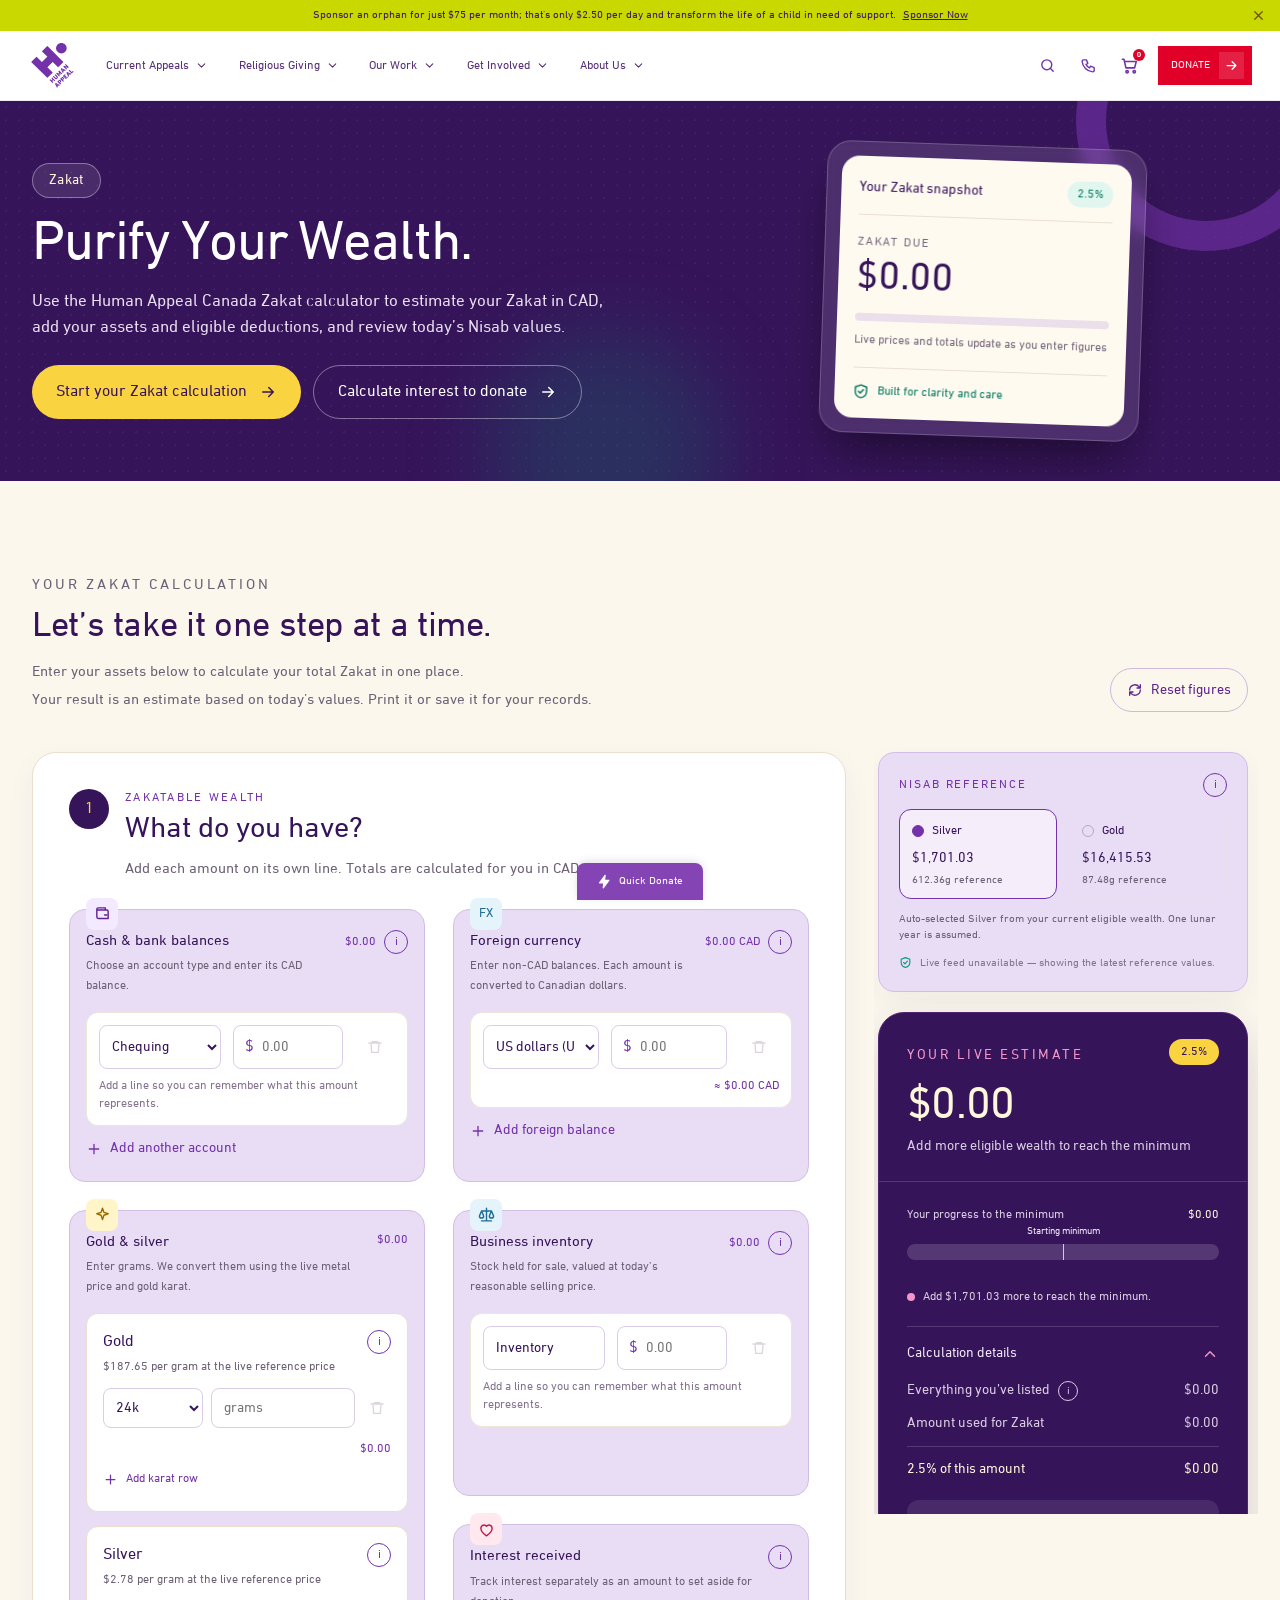
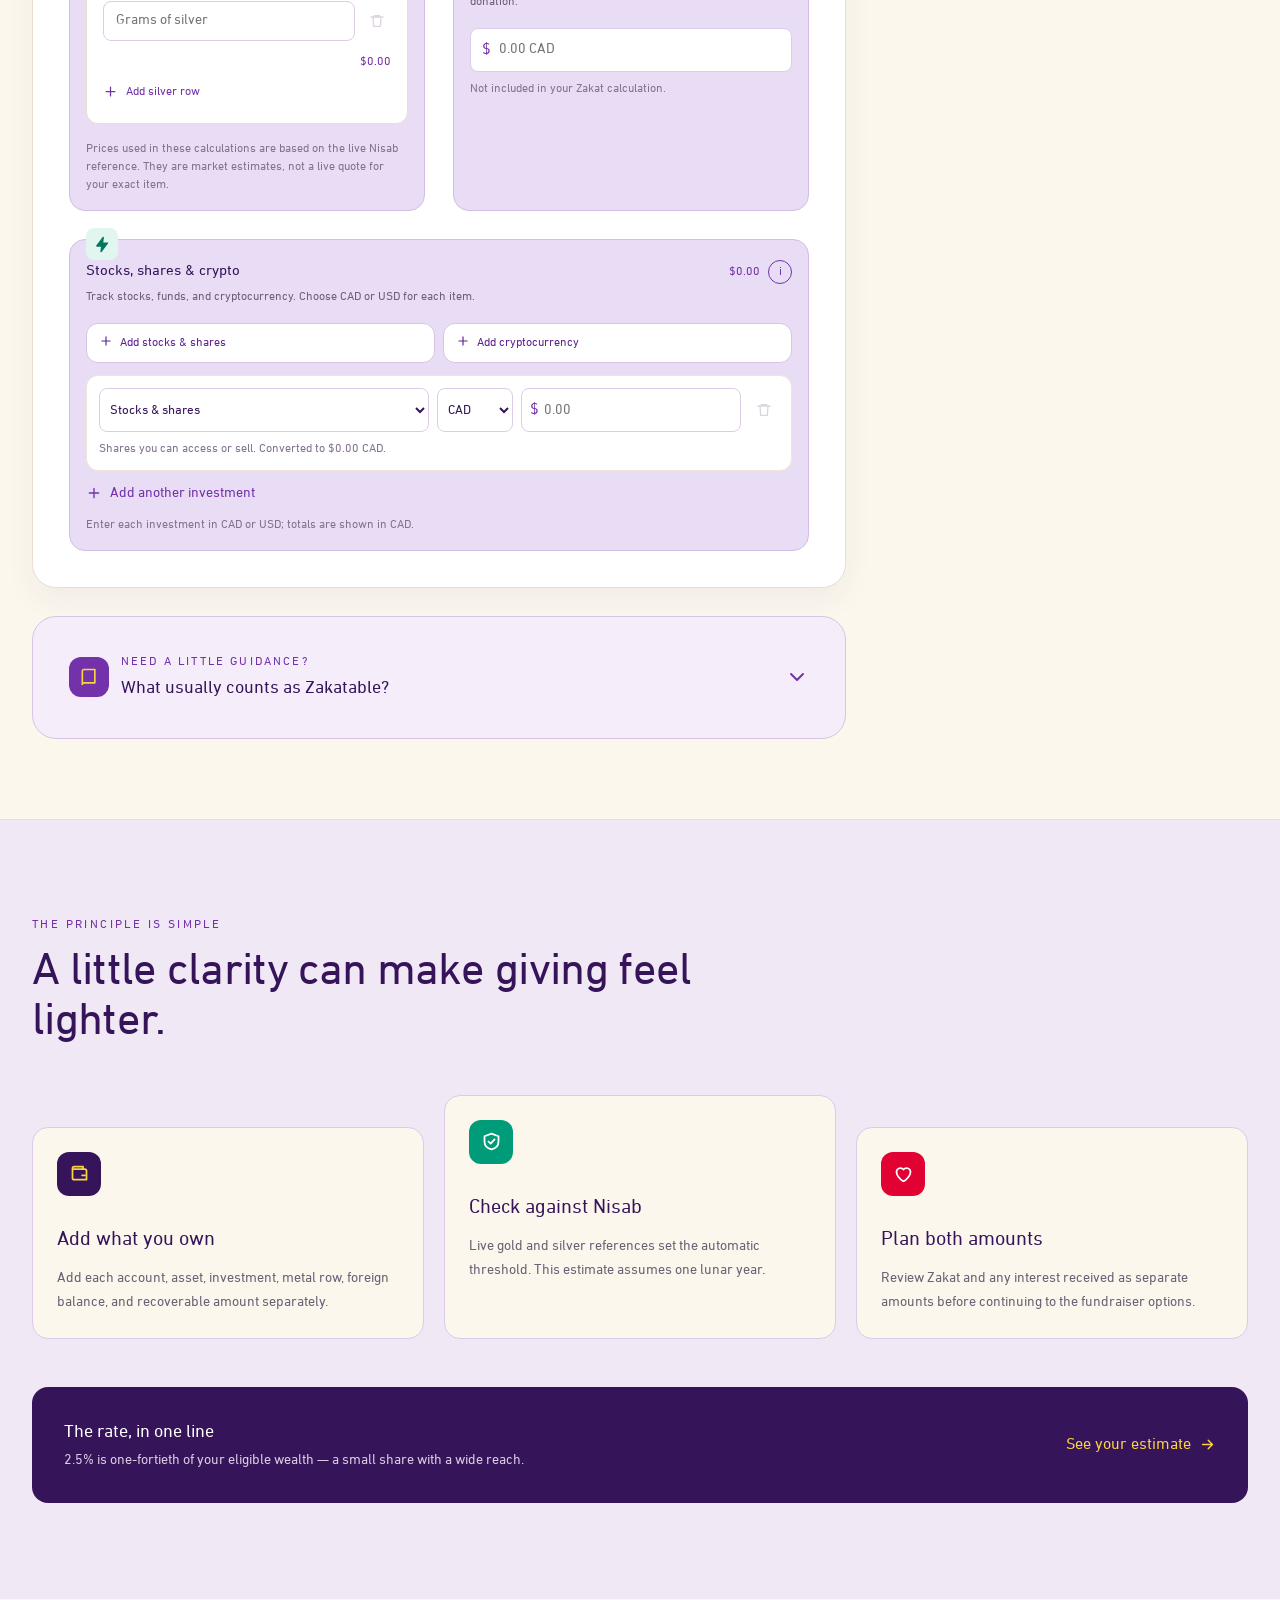
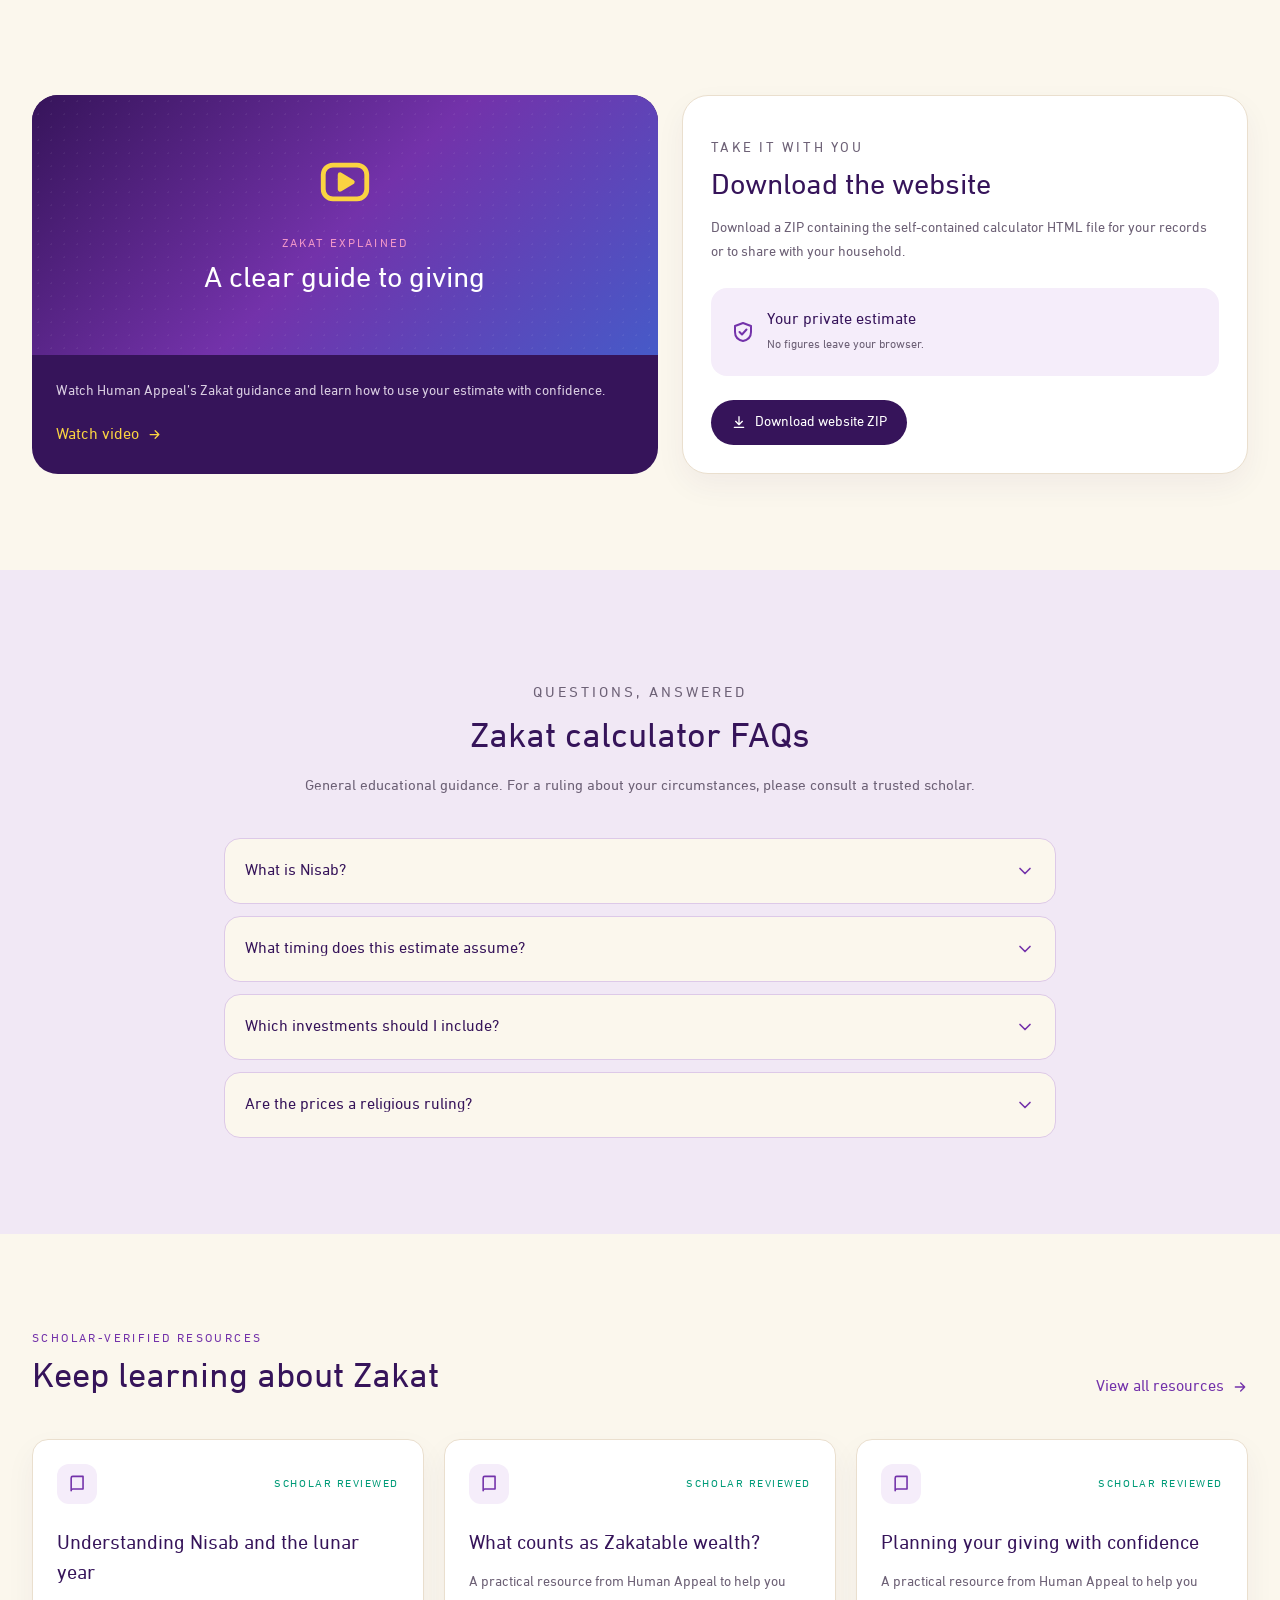
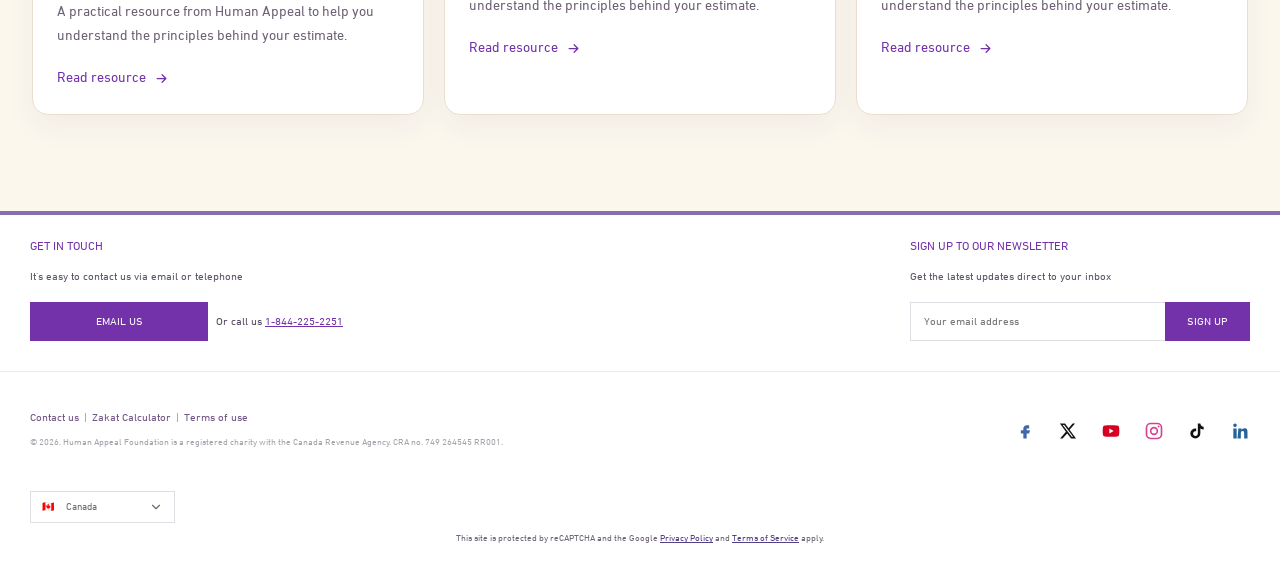
==== commit 3e4bbdde: "Add files via upload" ====
--- a/index-v2.html
+++ b/index-v2.html
@@ -10,6 +10,7 @@
     />
     <link rel="icon" type="image/svg+xml" href="assets/images/favicon.svg" />
     <link rel="stylesheet" href="css/styles.css" />
+<style>.card,.nis{background:#e9ddf5;border-color:#d3bfe6}</style>
   </head>
   <body id="top">
     <div class="shell">
@@ -898,7 +899,145 @@
                       quote for your exact item.
                     </p>
                   </div>
-                  <div class="card">
+                  <div style="display: flex; flex-direction: column; gap: 28px">
+                    <div class="card" style="flex: 1">
+                      <div
+                        class="chip"
+                        style="background: #e5f3fb; color: #1f6d98"
+                      >
+                        <svg
+                          width="17"
+                          height="17"
+                          viewBox="0 0 24 24"
+                          fill="none"
+                          stroke="currentColor"
+                          stroke-width="2"
+                          stroke-linecap="round"
+                          stroke-linejoin="round"
+                          aria-hidden="true"
+                        >
+                          <path
+                            d="M12 3v18M5 21h14M5 7h14M5 7l-3 7a3 3 0 006 0zM19 7l-3 7a3 3 0 006 0z"
+                          />
+                        </svg>
+                      </div>
+                      <div class="ch">
+                        <div>
+                          <h3>Business inventory</h3>
+                          <p>
+                            Stock held for sale, valued at today’s reasonable
+                            selling price.
+                          </p>
+                        </div>
+                        <div style="display: flex; gap: 8px; align-items: center">
+                          <span class="tot" data-tot="business"></span
+                          ><span class="info"
+                            ><button
+                              class="ib"
+                              type="button"
+                              aria-label="More information: Business inventory"
+                              aria-expanded="false"
+                            >
+                              i
+                            </button>
+                            <div class="pop" role="tooltip">
+                              <b>Business inventory</b>
+                              <p>
+                                Enter the current reasonable selling value of
+                                stock held for sale.
+                              </p>
+                              <a
+                                href="https://humanappeal.ca/appeals/zakat-and-nisab"
+                                target="_blank"
+                                rel="noreferrer"
+                                >Watch the Human Appeal video explanation</a
+                              >
+                            </div></span
+                          >
+                        </div>
+                      </div>
+                      <div data-list="business"></div>
+                    </div>
+                    <div
+                      class="card"
+                      id="interest-calculation"
+                      style="scroll-margin-top: 100px; flex: 1"
+                    >
+                      <div
+                        class="chip"
+                        style="background: #ffe9ef; color: #b51c48"
+                      >
+                        <svg
+                          width="17"
+                          height="17"
+                          viewBox="0 0 24 24"
+                          fill="none"
+                          stroke="currentColor"
+                          stroke-width="2"
+                          stroke-linecap="round"
+                          stroke-linejoin="round"
+                          aria-hidden="true"
+                        >
+                          <path
+                            d="M12 21s-8-5-8-11a4.5 4.5 0 018-2.5A4.5 4.5 0 0120 10c0 6-8 11-8 11z"
+                          />
+                        </svg>
+                      </div>
+                      <div class="ch">
+                        <div>
+                          <h3>Interest received</h3>
+                          <p>
+                            Track interest separately as an amount to set aside
+                            for donation.
+                          </p>
+                        </div>
+                        <span class="info"
+                          ><button
+                            class="ib"
+                            type="button"
+                            aria-label="More information: Interest received"
+                            aria-expanded="false"
+                          >
+                            i
+                          </button>
+                          <div class="pop" role="tooltip">
+                            <b>Interest received</b>
+                            <p>
+                              This amount is kept outside your Zakatable wealth
+                              and Zakat total. This calculator provides a planning
+                              estimate, not a religious ruling.
+                            </p>
+                            <a
+                              href="https://humanappeal.ca/appeals/zakat-and-nisab"
+                              target="_blank"
+                              rel="noreferrer"
+                              >Watch the Human Appeal video explanation</a
+                            >
+                          </div></span
+                        >
+                      </div>
+                      <label class="money" style="display: block"
+                        ><span class="sr"
+                          >Interest received in Canadian dollars</span
+                        ><b>$</b
+                        ><input
+                          class="fi"
+                          id="interest"
+                          type="number"
+                          min="0"
+                          step=".01"
+                          placeholder="0.00 CAD"
+                      /></label>
+                      <p class="help">Not included in your Zakat calculation.</p>
+                      <button
+                        class="full"
+                        id="intBtn"
+                        type="button"
+                        style="display: none"
+                      ></button>
+                    </div>
+                  </div>
+                  <div class="card span">
                     <div
                       class="chip"
                       style="background: #e2f6f0; color: #00785e"
@@ -1029,142 +1168,6 @@
                         in CAD.</span
                       >
                     </div>
-                  </div>
-                  <div class="card">
-                    <div
-                      class="chip"
-                      style="background: #e5f3fb; color: #1f6d98"
-                    >
-                      <svg
-                        width="17"
-                        height="17"
-                        viewBox="0 0 24 24"
-                        fill="none"
-                        stroke="currentColor"
-                        stroke-width="2"
-                        stroke-linecap="round"
-                        stroke-linejoin="round"
-                        aria-hidden="true"
-                      >
-                        <path
-                          d="M12 3v18M5 21h14M5 7h14M5 7l-3 7a3 3 0 006 0zM19 7l-3 7a3 3 0 006 0z"
-                        />
-                      </svg>
-                    </div>
-                    <div class="ch">
-                      <div>
-                        <h3>Business inventory</h3>
-                        <p>
-                          Stock held for sale, valued at today’s reasonable
-                          selling price.
-                        </p>
-                      </div>
-                      <div style="display: flex; gap: 8px; align-items: center">
-                        <span class="tot" data-tot="business"></span
-                        ><span class="info"
-                          ><button
-                            class="ib"
-                            type="button"
-                            aria-label="More information: Business inventory"
-                            aria-expanded="false"
-                          >
-                            i
-                          </button>
-                          <div class="pop" role="tooltip">
-                            <b>Business inventory</b>
-                            <p>
-                              Enter the current reasonable selling value of
-                              stock held for sale.
-                            </p>
-                            <a
-                              href="https://humanappeal.ca/appeals/zakat-and-nisab"
-                              target="_blank"
-                              rel="noreferrer"
-                              >Watch the Human Appeal video explanation</a
-                            >
-                          </div></span
-                        >
-                      </div>
-                    </div>
-                    <div data-list="business"></div>
-                  </div>
-                  <div
-                    class="card"
-                    id="interest-calculation"
-                    style="scroll-margin-top: 100px"
-                  >
-                    <div
-                      class="chip"
-                      style="background: #ffe9ef; color: #b51c48"
-                    >
-                      <svg
-                        width="17"
-                        height="17"
-                        viewBox="0 0 24 24"
-                        fill="none"
-                        stroke="currentColor"
-                        stroke-width="2"
-                        stroke-linecap="round"
-                        stroke-linejoin="round"
-                        aria-hidden="true"
-                      >
-                        <path
-                          d="M12 21s-8-5-8-11a4.5 4.5 0 018-2.5A4.5 4.5 0 0120 10c0 6-8 11-8 11z"
-                        />
-                      </svg>
-                    </div>
-                    <div class="ch">
-                      <div>
-                        <h3>Interest received</h3>
-                        <p>
-                          Track interest separately as an amount to set aside
-                          for donation.
-                        </p>
-                      </div>
-                      <span class="info"
-                        ><button
-                          class="ib"
-                          type="button"
-                          aria-label="More information: Interest received"
-                          aria-expanded="false"
-                        >
-                          i
-                        </button>
-                        <div class="pop" role="tooltip">
-                          <b>Interest received</b>
-                          <p>
-                            This amount is kept outside your Zakatable wealth
-                            and Zakat total. This calculator provides a planning
-                            estimate, not a religious ruling.
-                          </p>
-                          <a
-                            href="https://humanappeal.ca/appeals/zakat-and-nisab"
-                            target="_blank"
-                            rel="noreferrer"
-                            >Watch the Human Appeal video explanation</a
-                          >
-                        </div></span
-                      >
-                    </div>
-                    <label class="money" style="display: block"
-                      ><span class="sr"
-                        >Interest received in Canadian dollars</span
-                      ><b>$</b
-                      ><input
-                        class="fi"
-                        id="interest"
-                        type="number"
-                        min="0"
-                        step=".01"
-                        placeholder="0.00 CAD"
-                    /></label>
-                    <p class="help">Not included in your Zakat calculation.</p>
-                    <button
-                      class="full"
-                      id="intBtn"
-                      type="button"
-                      style="display: none"
-                    ></button>
                   </div>
                 </div>
               </div>
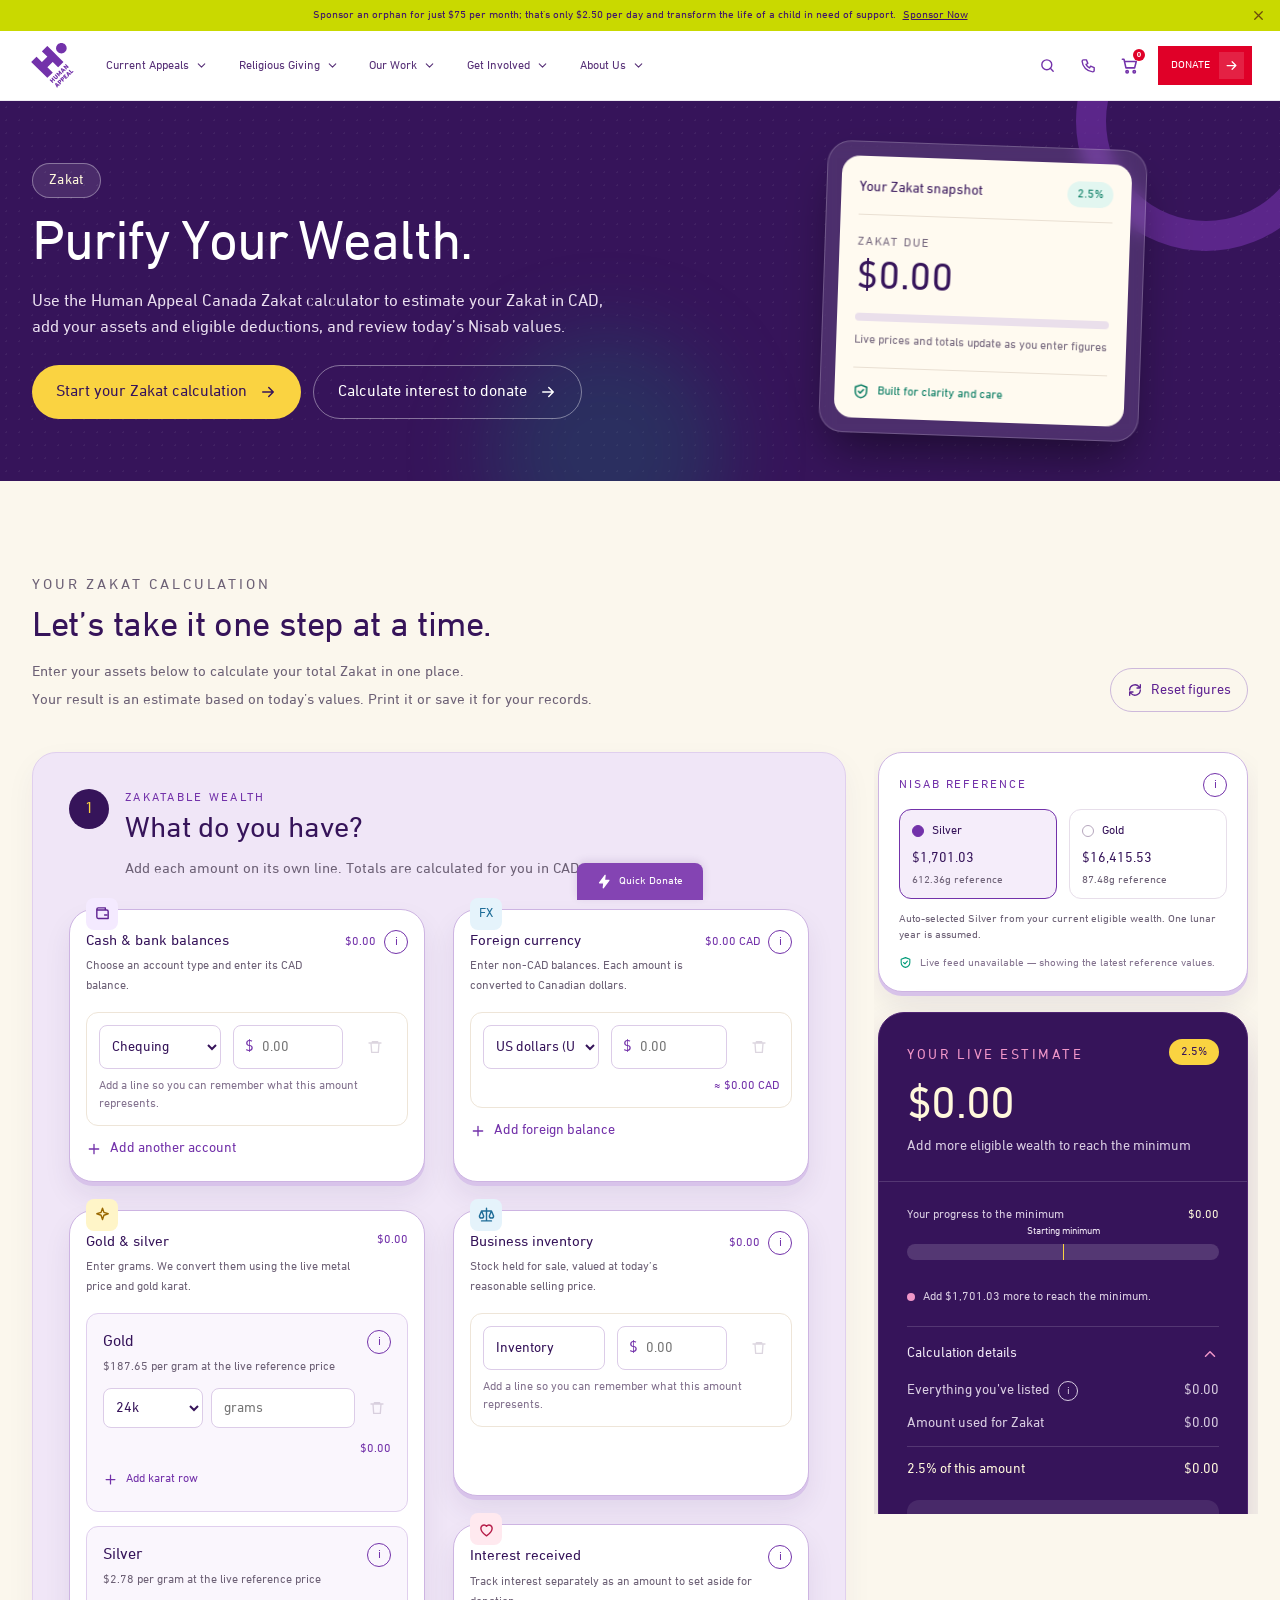
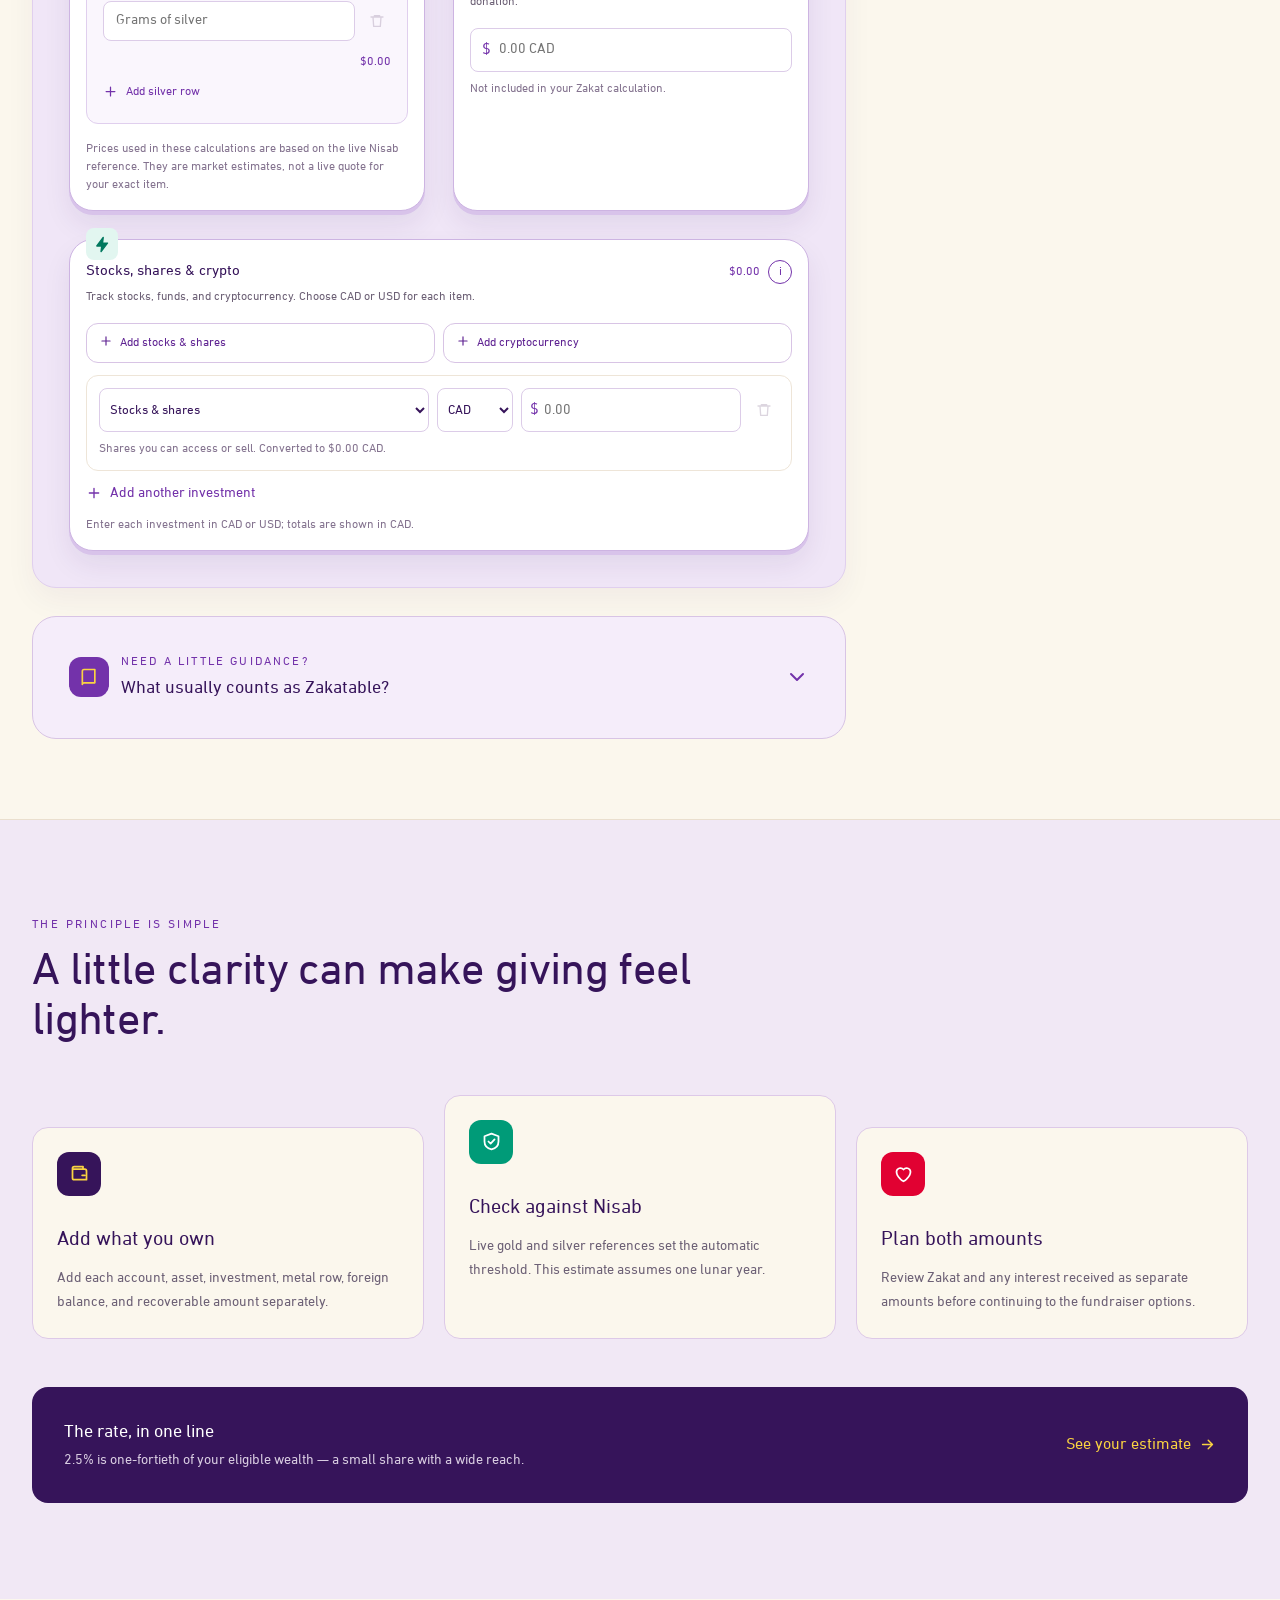
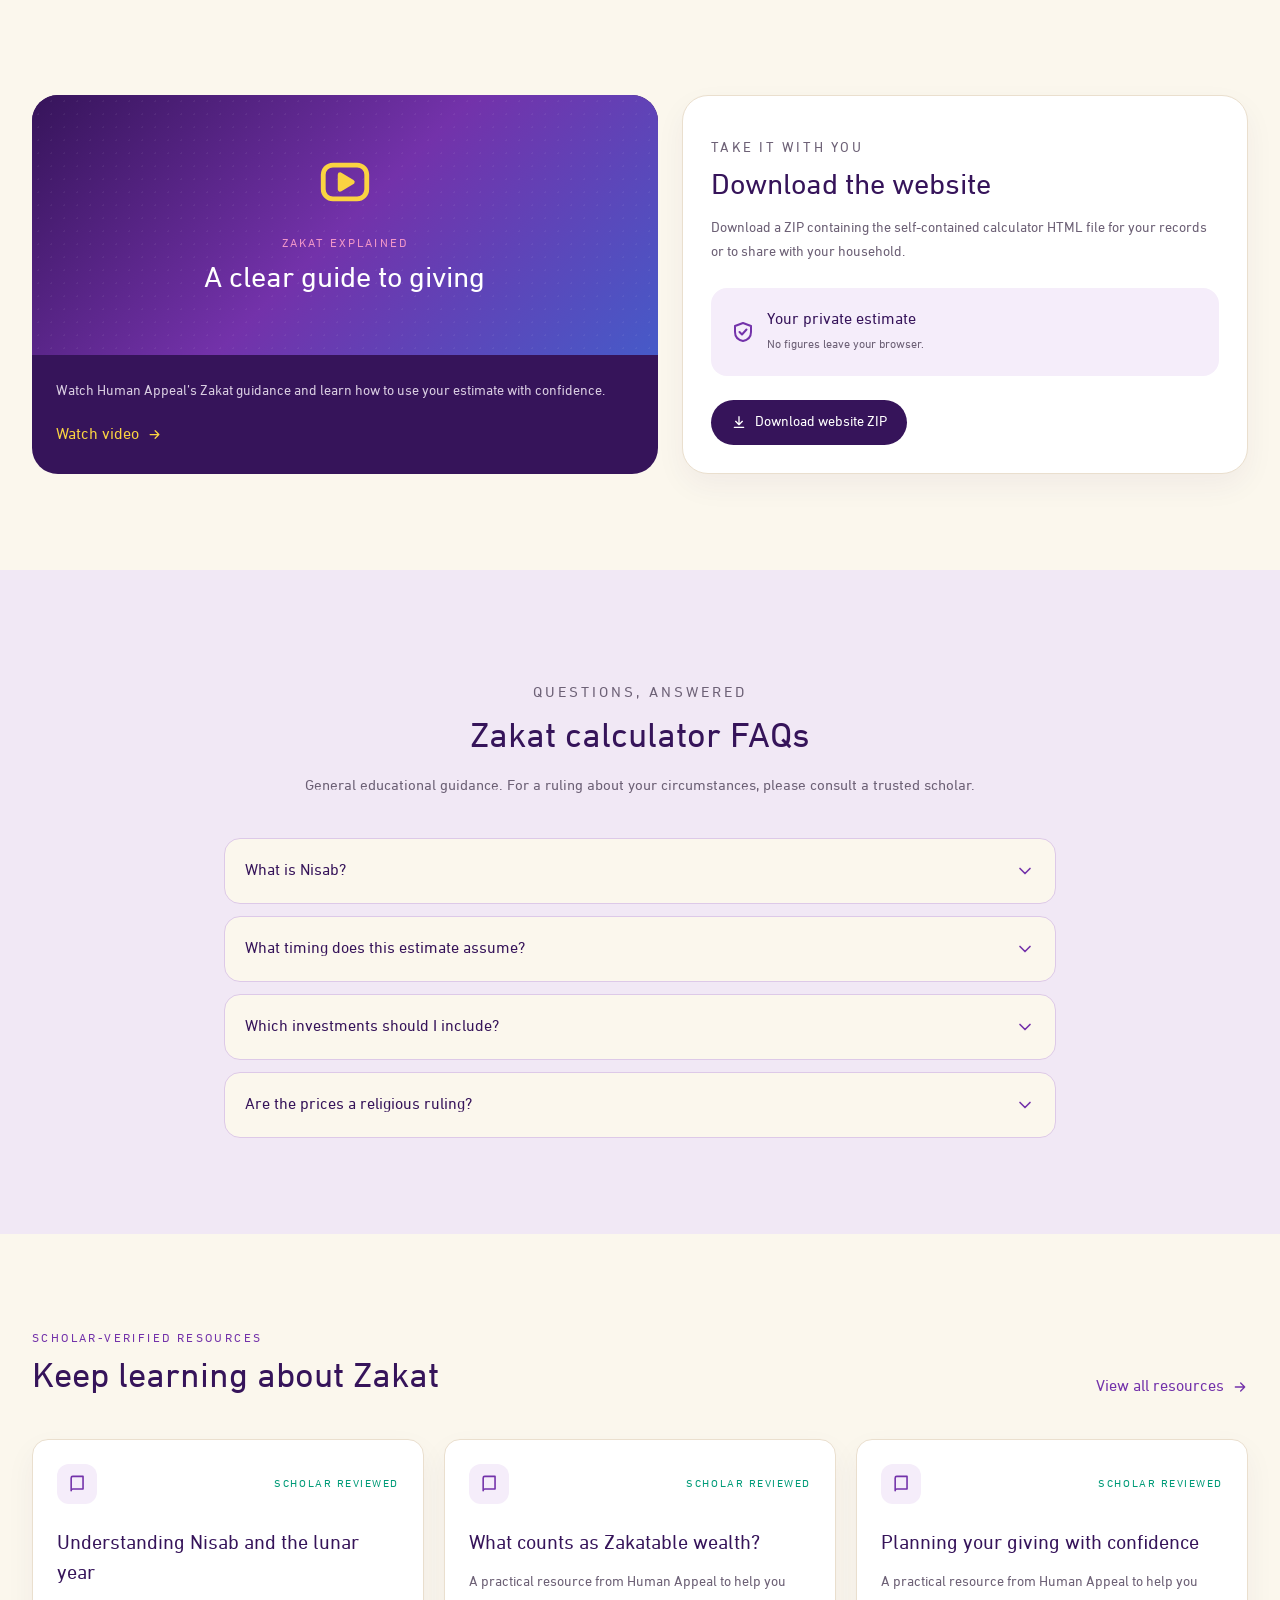
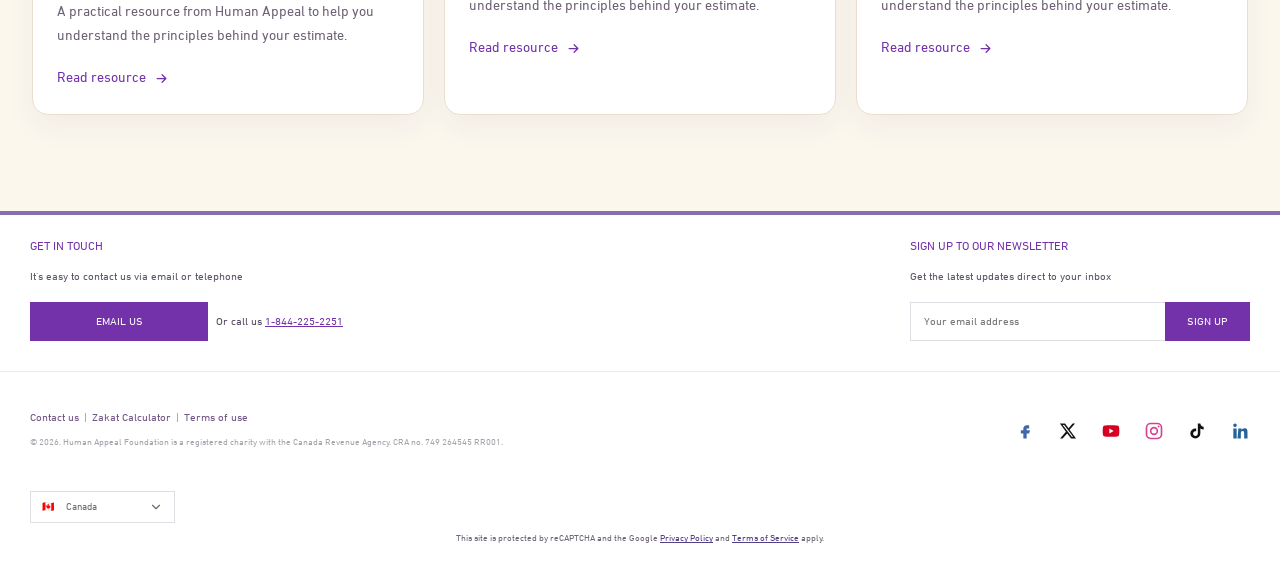
==== commit 5946a601: "Add files via upload" ====
--- a/index-v2.html
+++ b/index-v2.html
@@ -10,7 +10,11 @@
     />
     <link rel="icon" type="image/svg+xml" href="assets/images/favicon.svg" />
     <link rel="stylesheet" href="css/styles.css" />
-<style>.card,.nis{background:#e9ddf5;border-color:#d3bfe6}</style>
+<style>
+.panel{background:#f0e6f7;border-color:#e0cfee}
+.card,.nis{background:#fff;border:1px solid #cdb4e2;border-radius:24px;box-shadow:0 4px 0 #d8c3ea,0 14px 28px #36145a14}
+.mbox{background:#faf6fd;border-color:#e0cfee}
+</style>
   </head>
   <body id="top">
     <div class="shell">
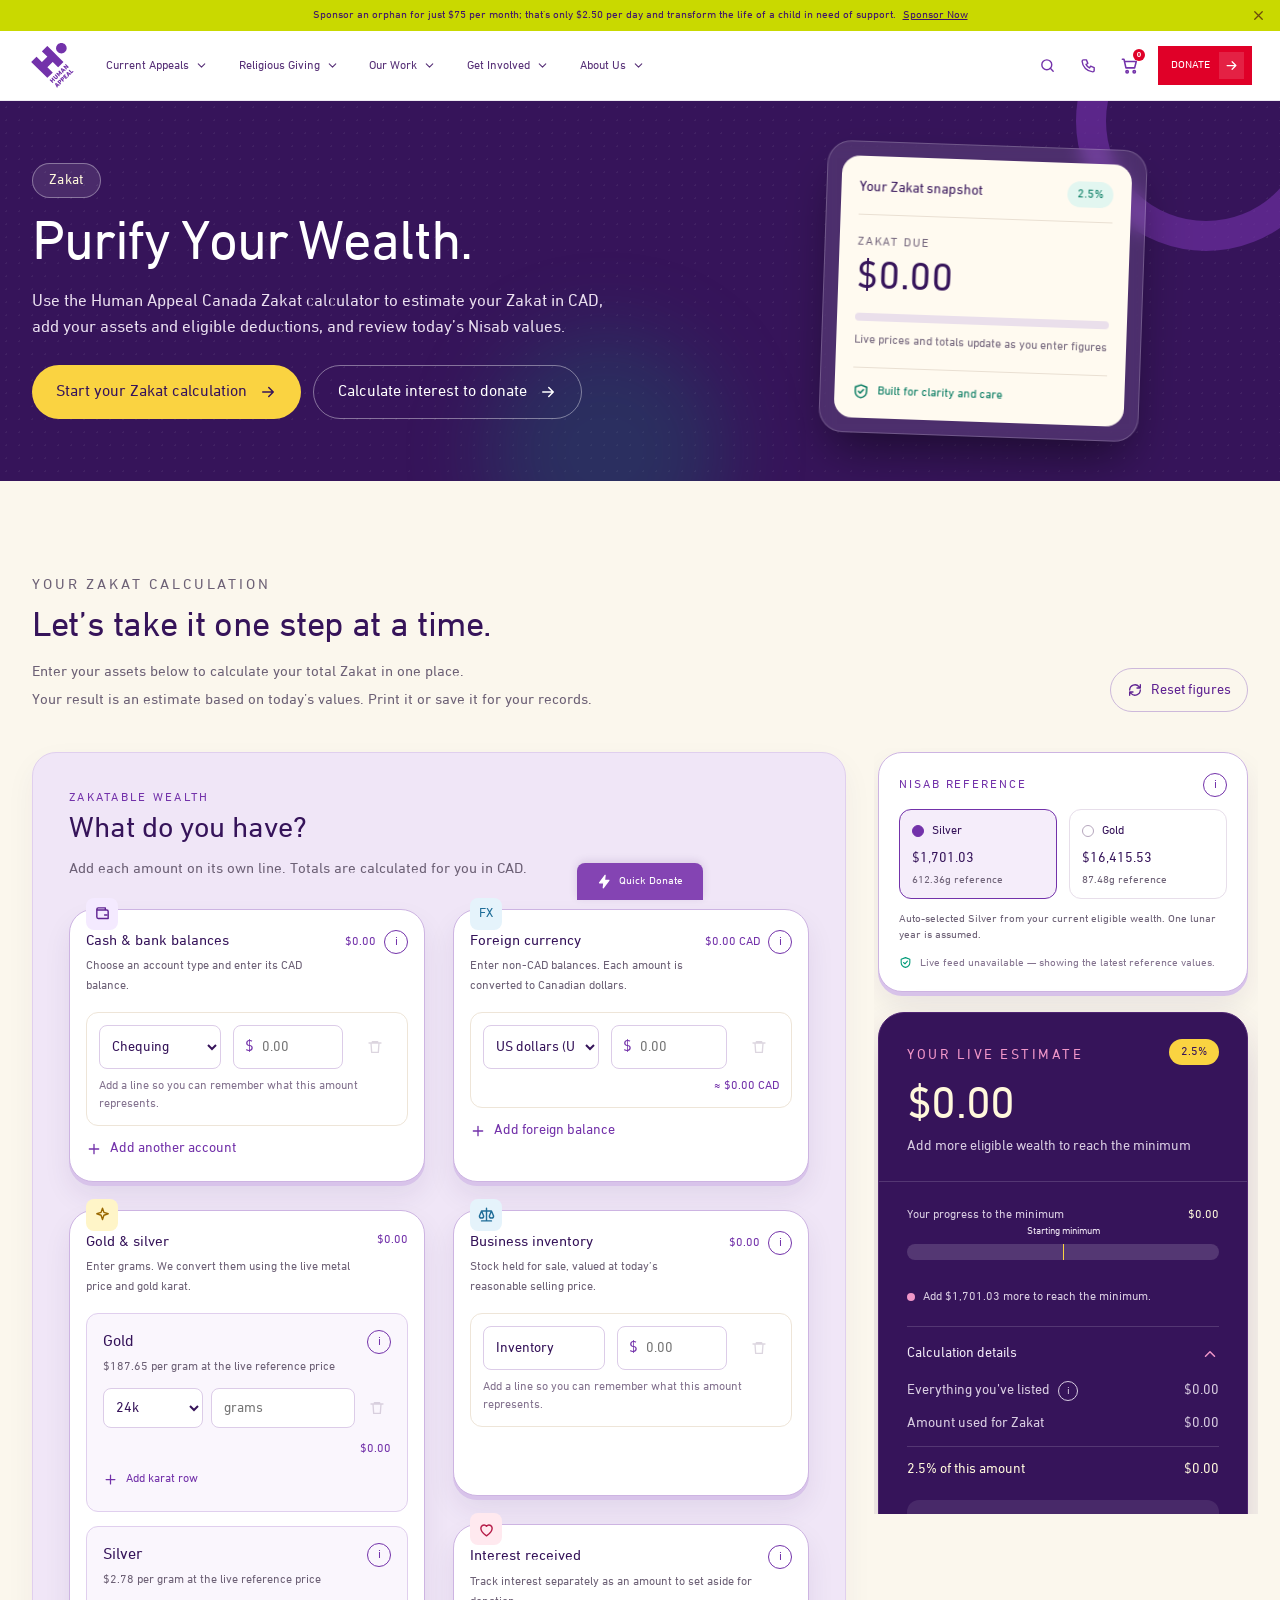
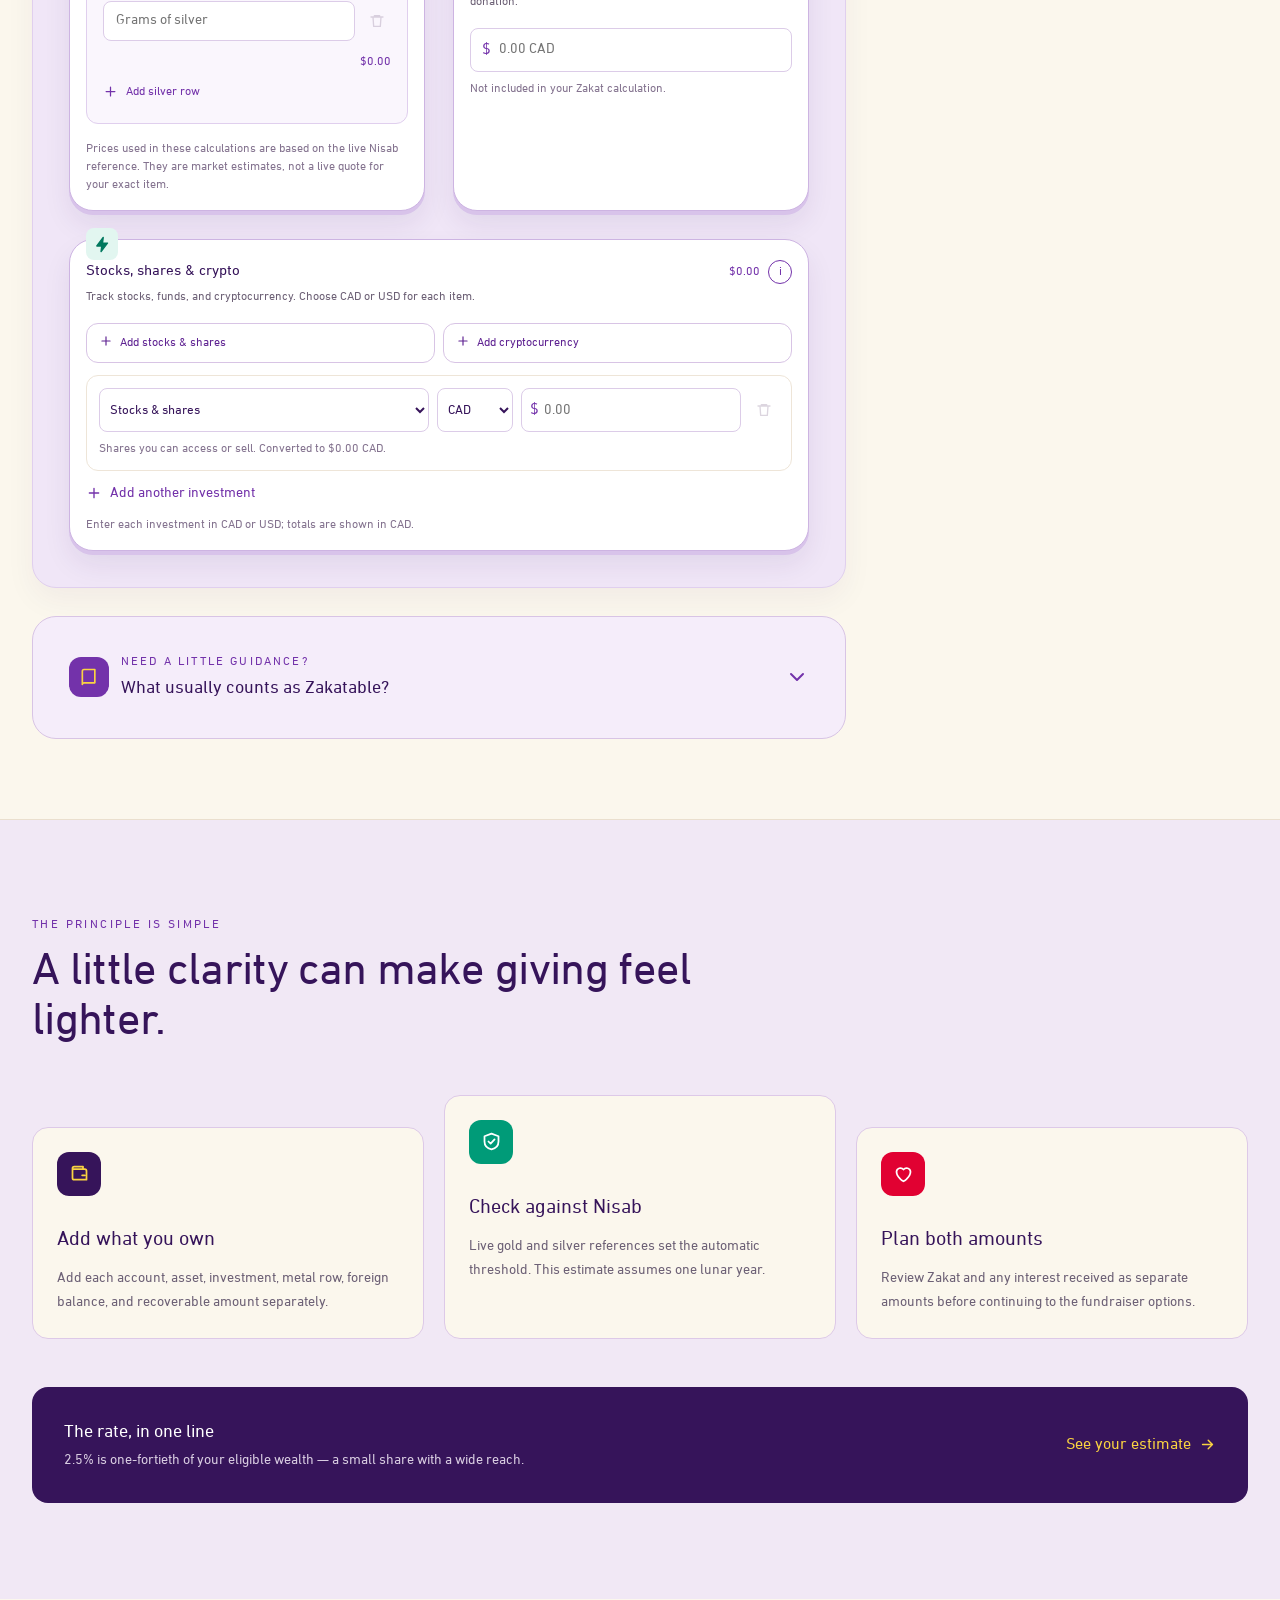
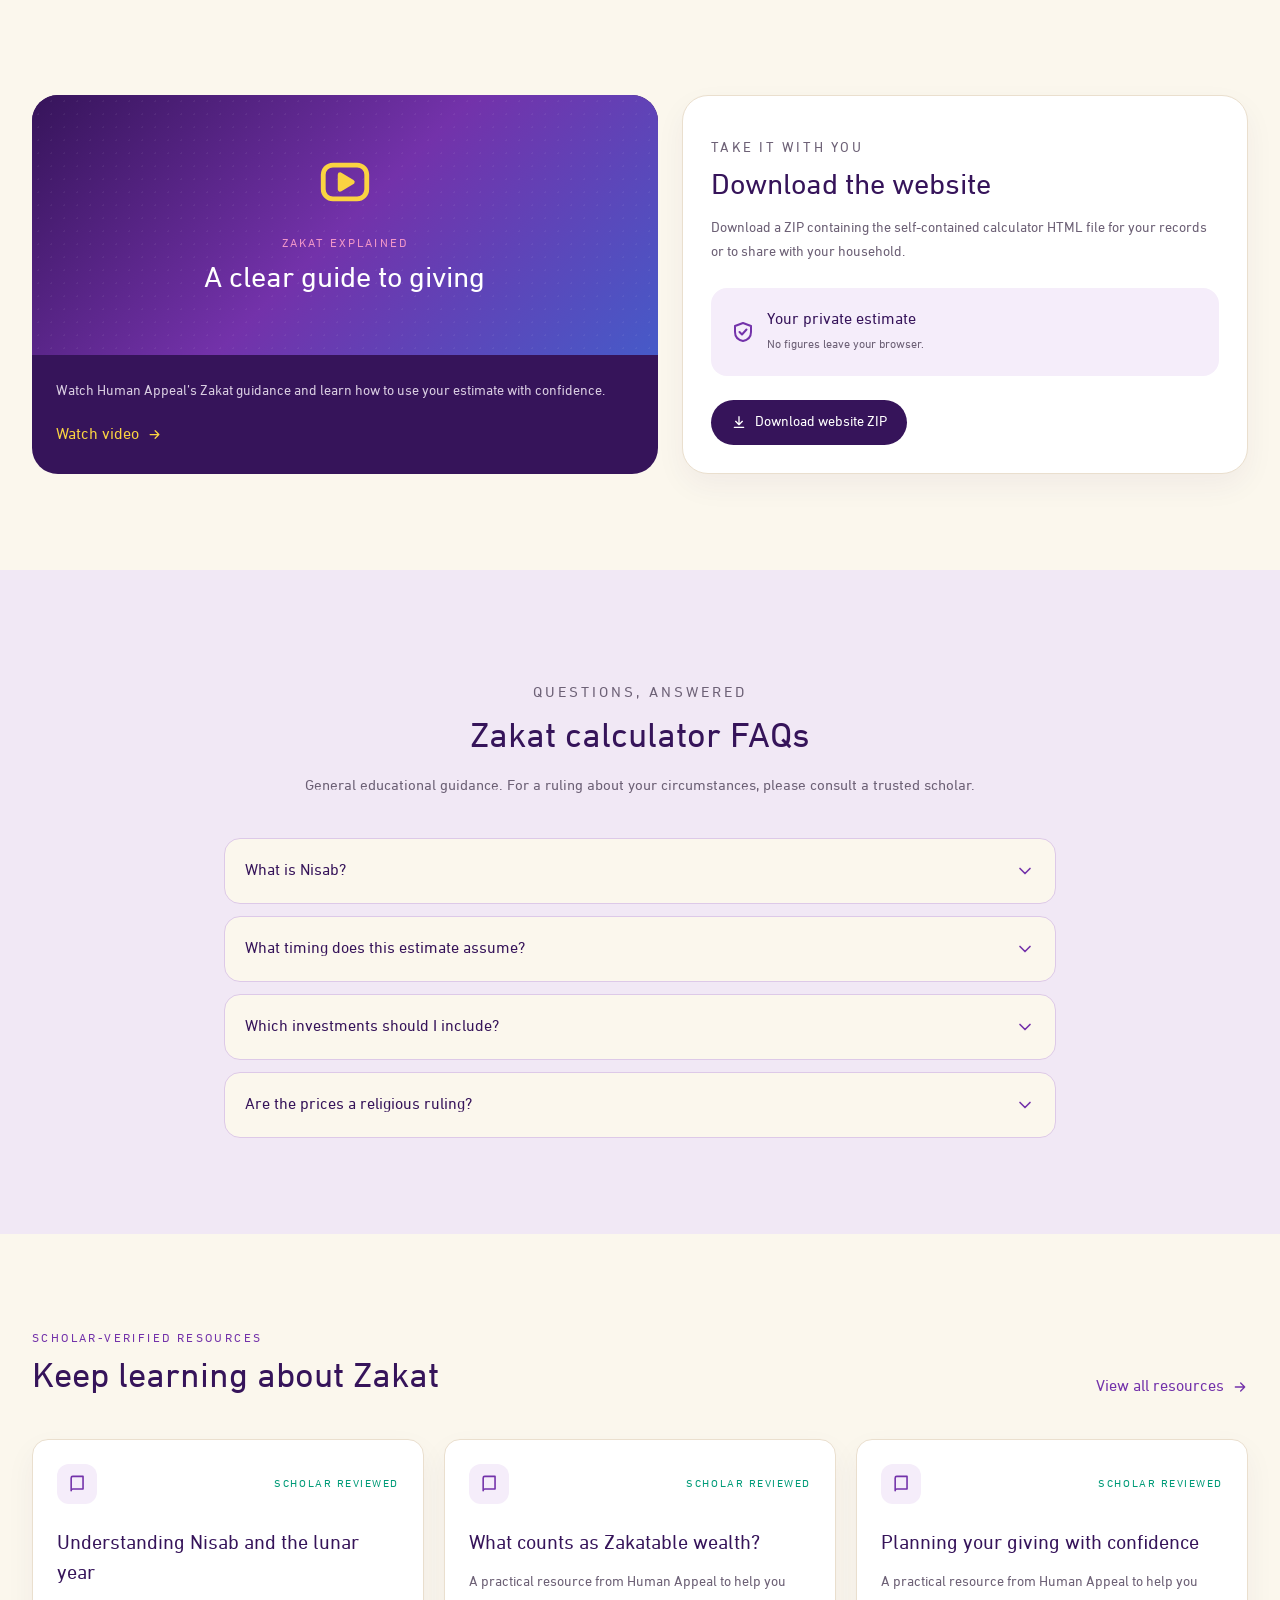
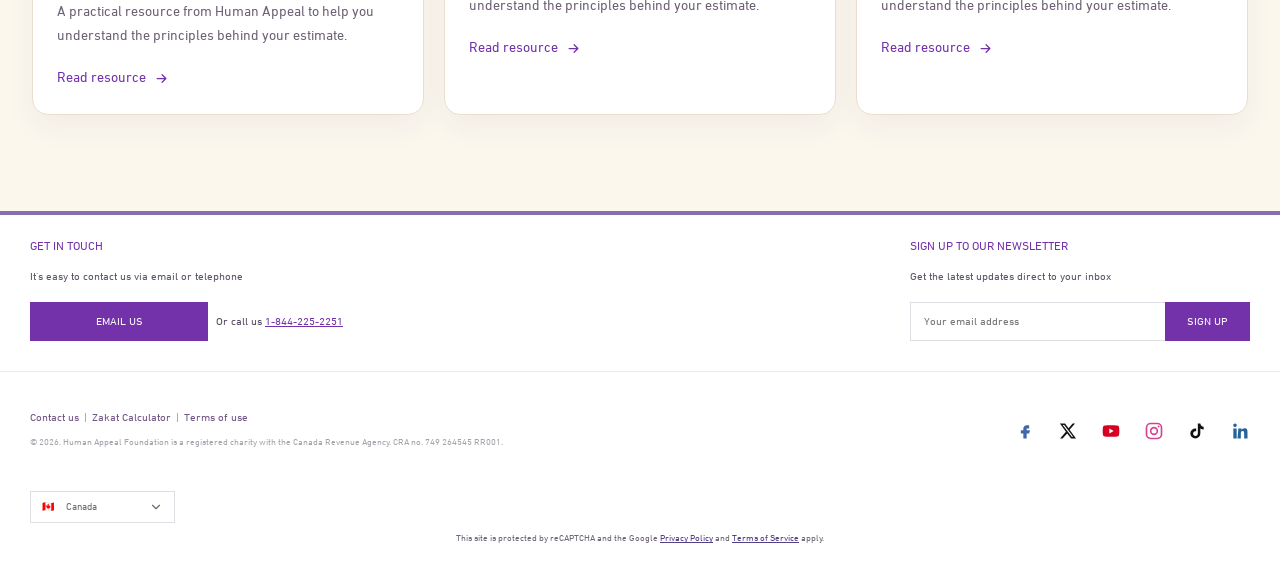
==== commit 648c92d9: "Add files via upload" ====
--- a/index-v2.html
+++ b/index-v2.html
@@ -10,11 +10,7 @@
     />
     <link rel="icon" type="image/svg+xml" href="assets/images/favicon.svg" />
     <link rel="stylesheet" href="css/styles.css" />
-<style>
-.panel{background:#f0e6f7;border-color:#e0cfee}
-.card,.nis{background:#fff;border:1px solid #cdb4e2;border-radius:24px;box-shadow:0 4px 0 #d8c3ea,0 14px 28px #36145a14}
-.mbox{background:#faf6fd;border-color:#e0cfee}
-</style>
+<style>.panel{background:#f0e6f7;border-color:#e0cfee}.card,.nis{background:#fff;border:1px solid #cdb4e2;border-radius:24px;box-shadow:0 4px 0 #d8c3ea,0 14px 28px #36145a14}.mbox{background:#faf6fd;border-color:#e0cfee}</style>
   </head>
   <body id="top">
     <div class="shell">
@@ -637,7 +633,7 @@
             <div class="stack">
               <div class="panel">
                 <div class="sh">
-                  <div class="num">1</div>
+                  
                   <div>
                     <p class="eyebrow" style="margin-bottom: 4px">
                       Zakatable wealth
